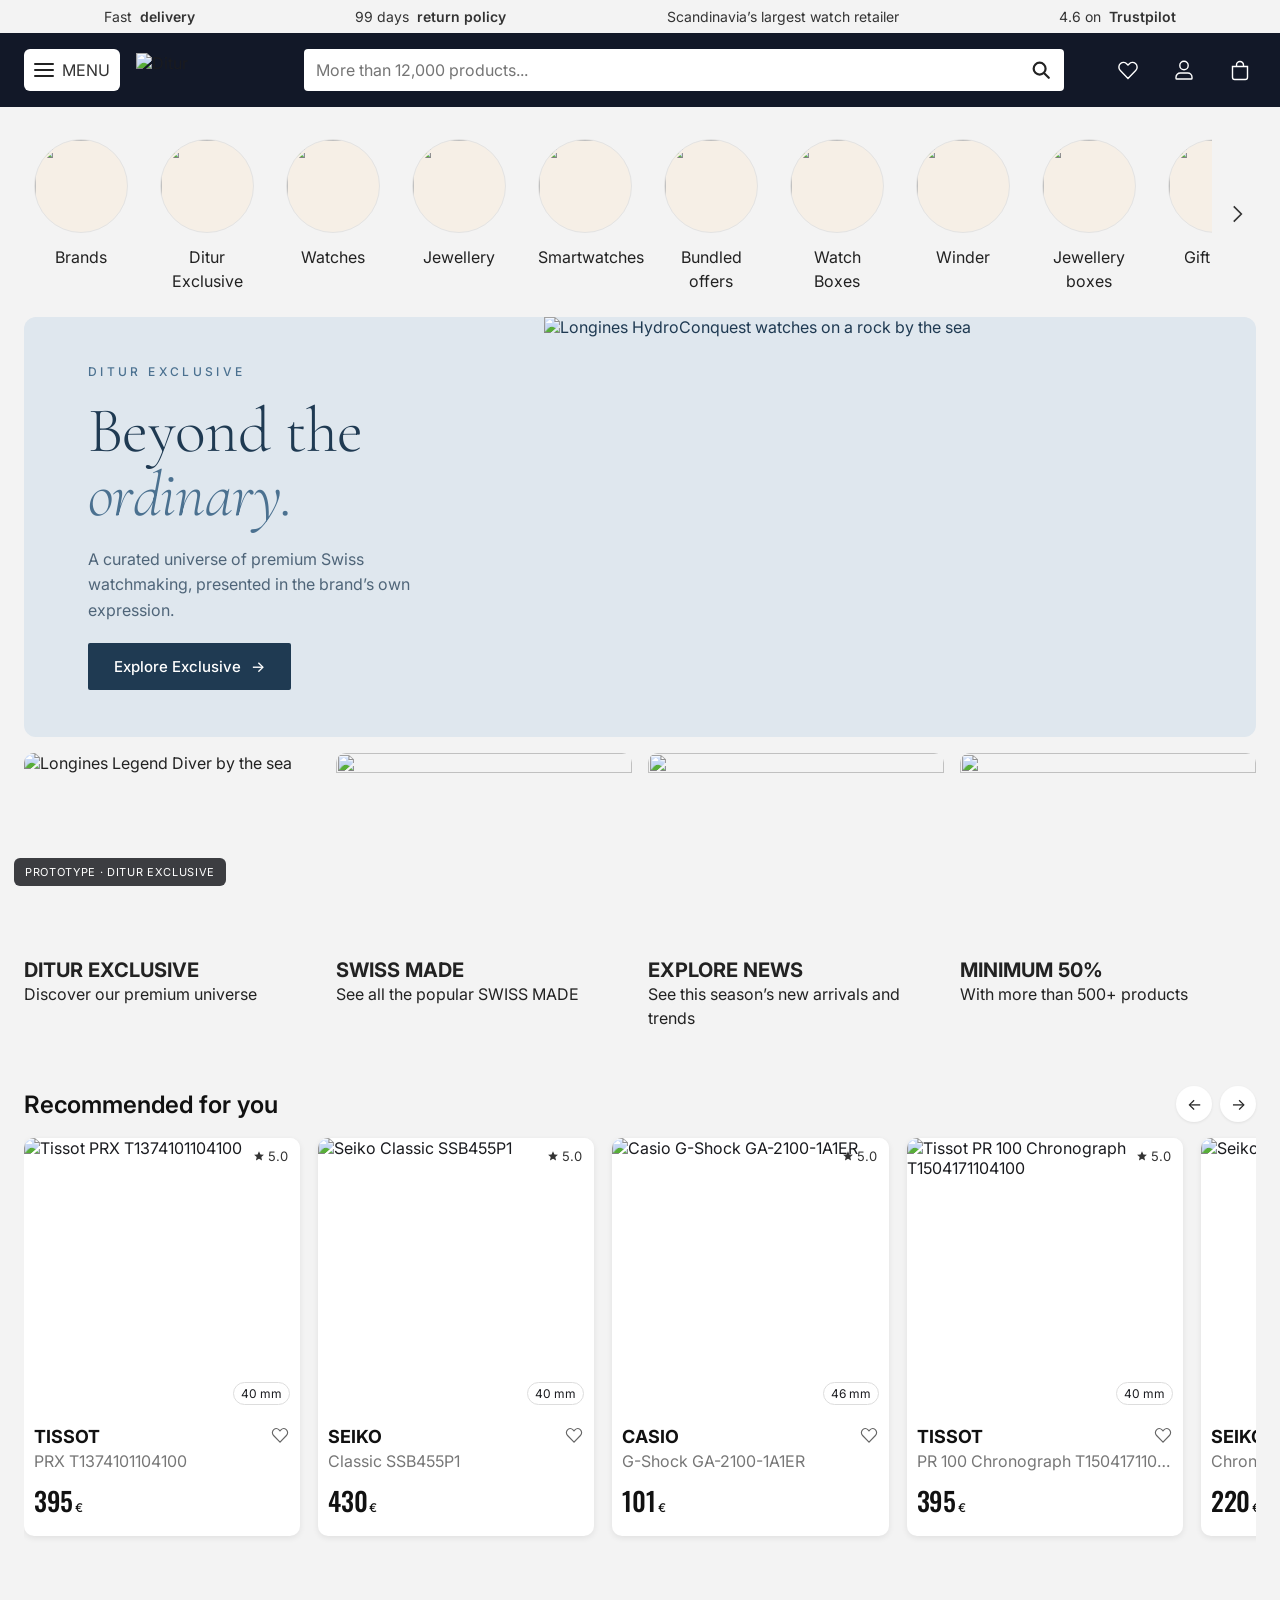
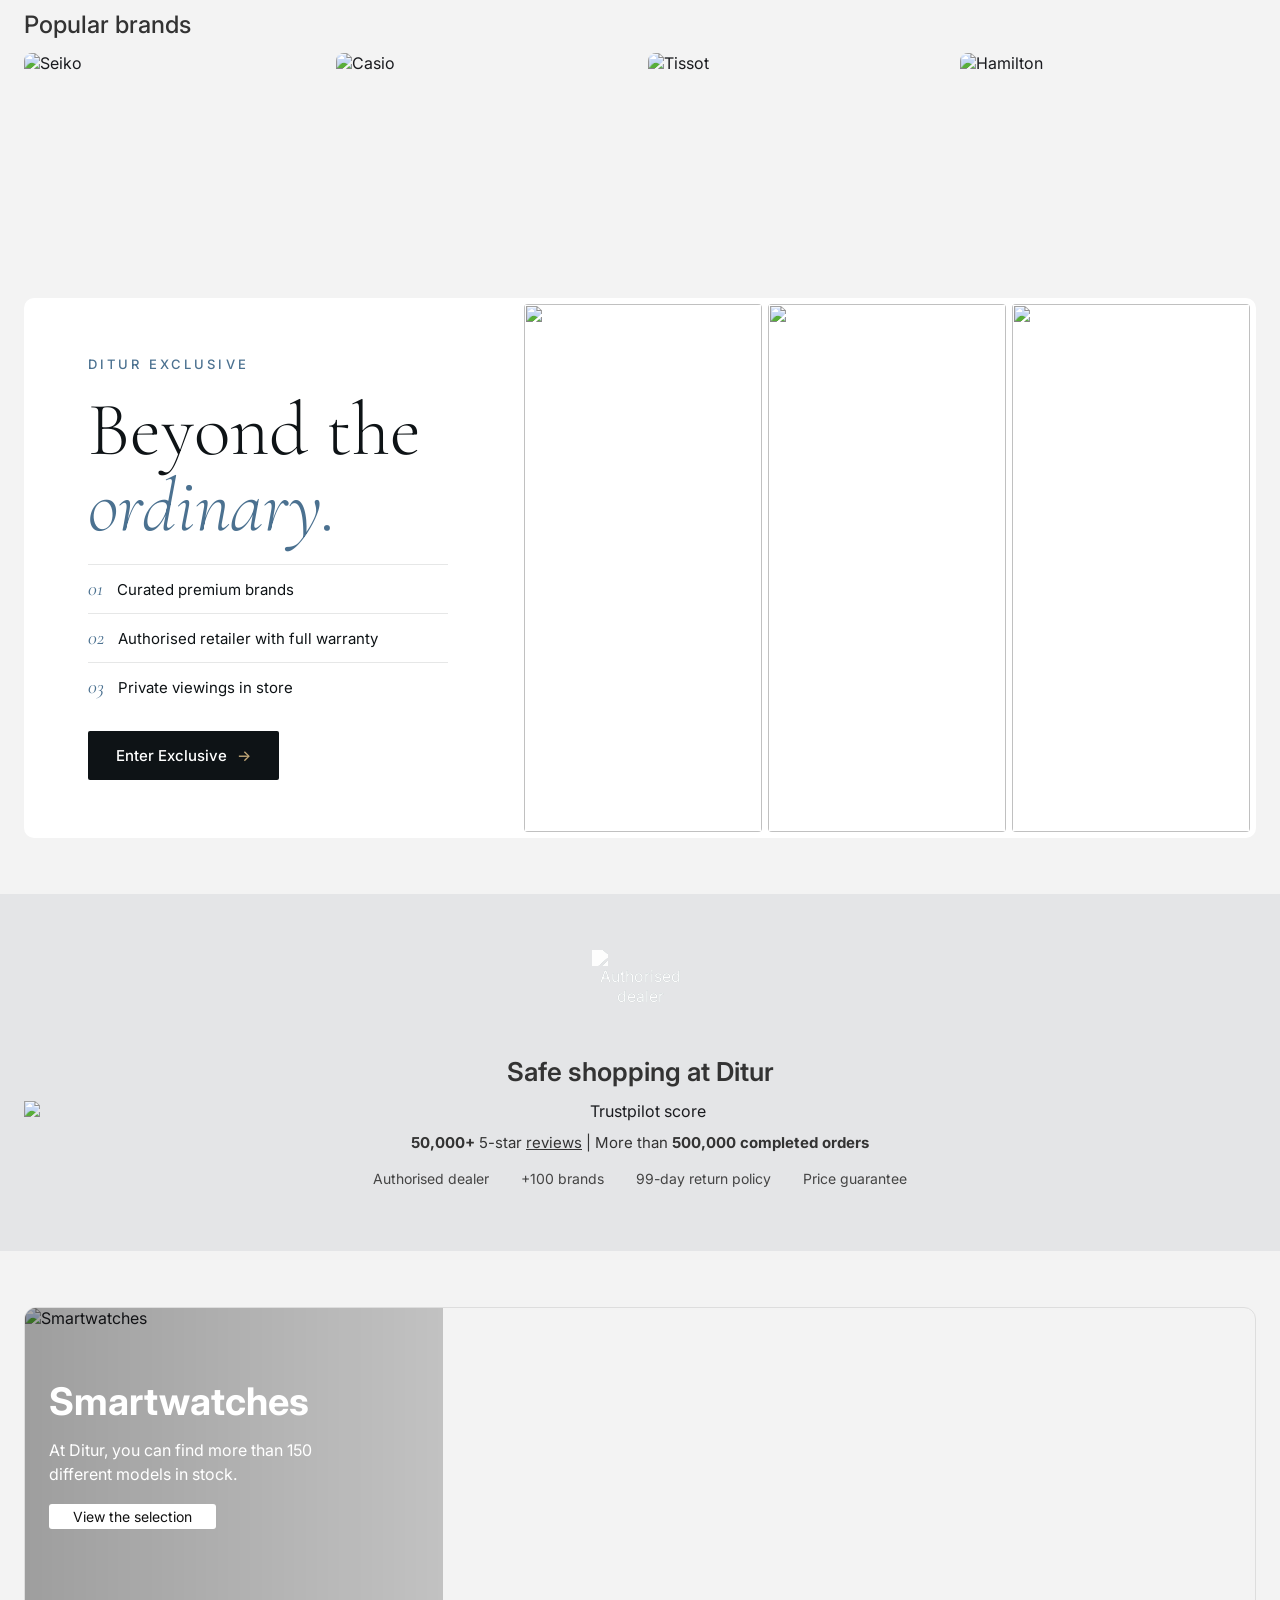
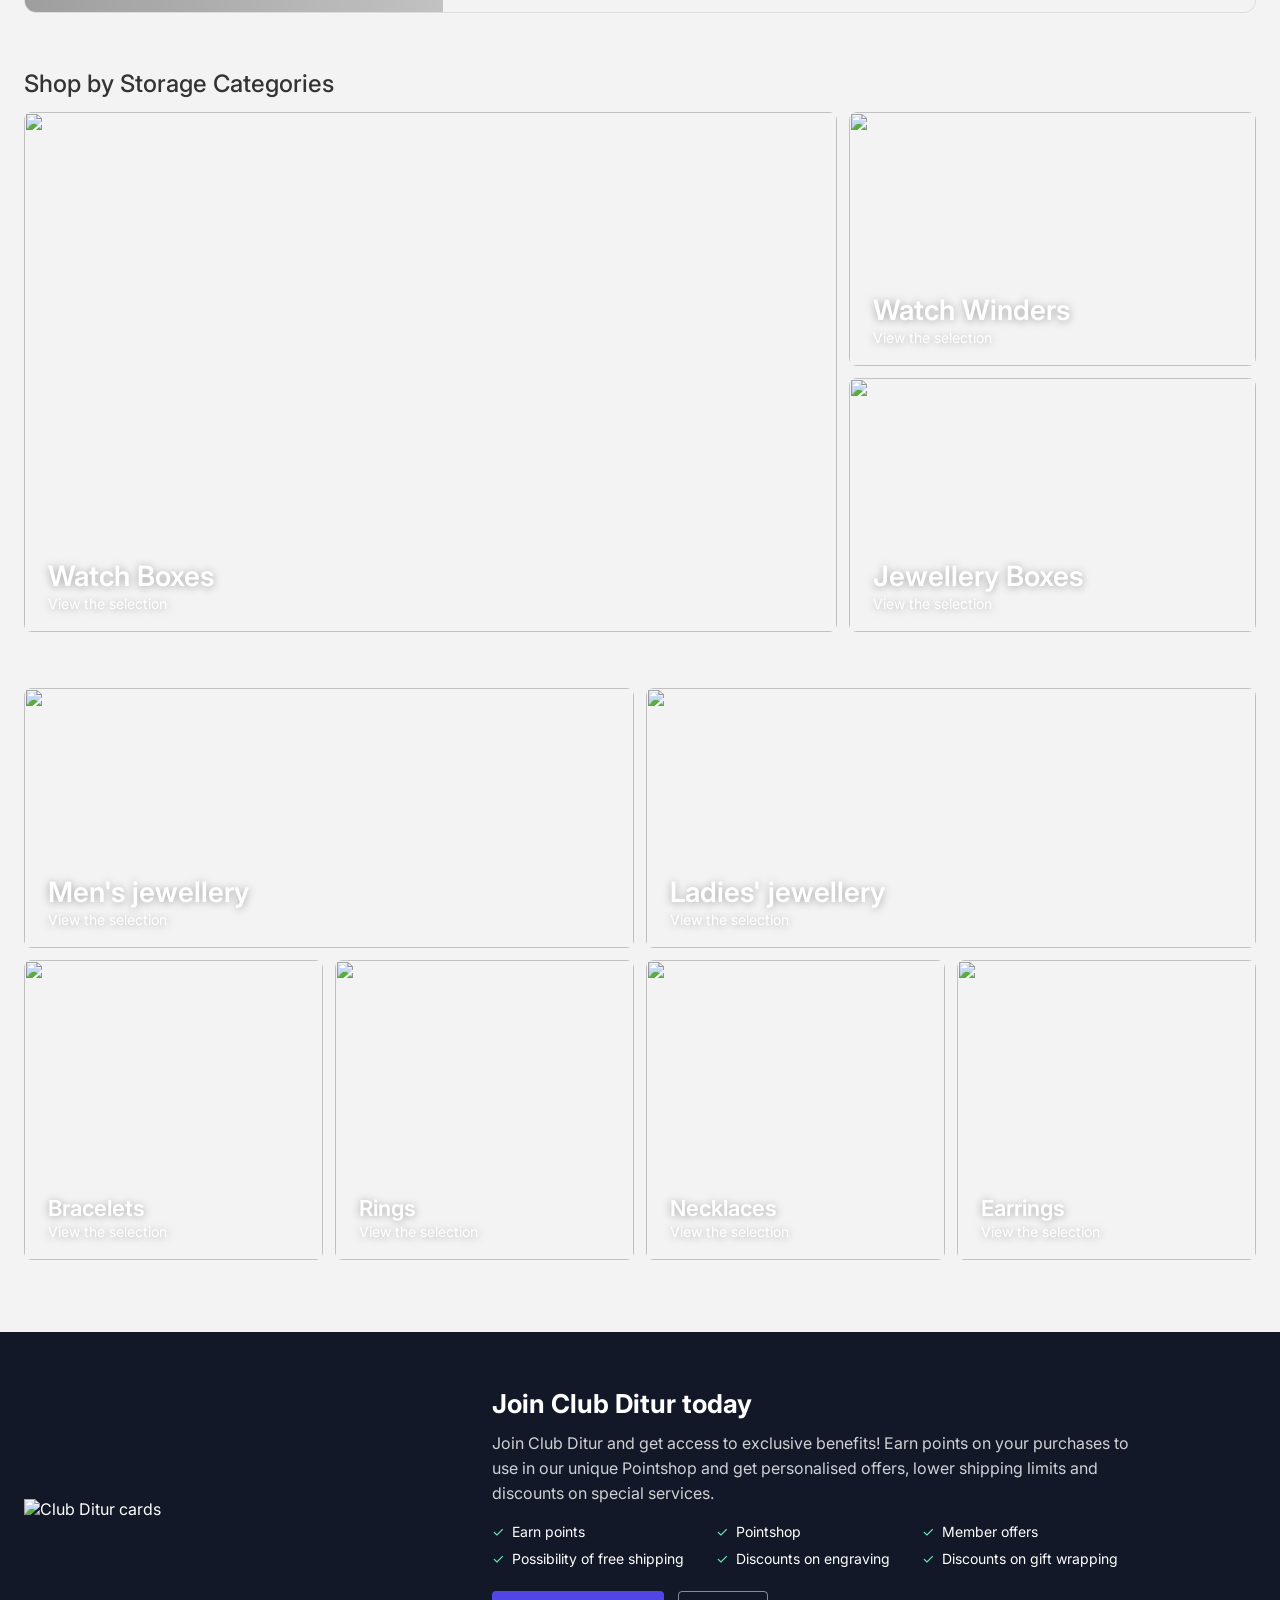
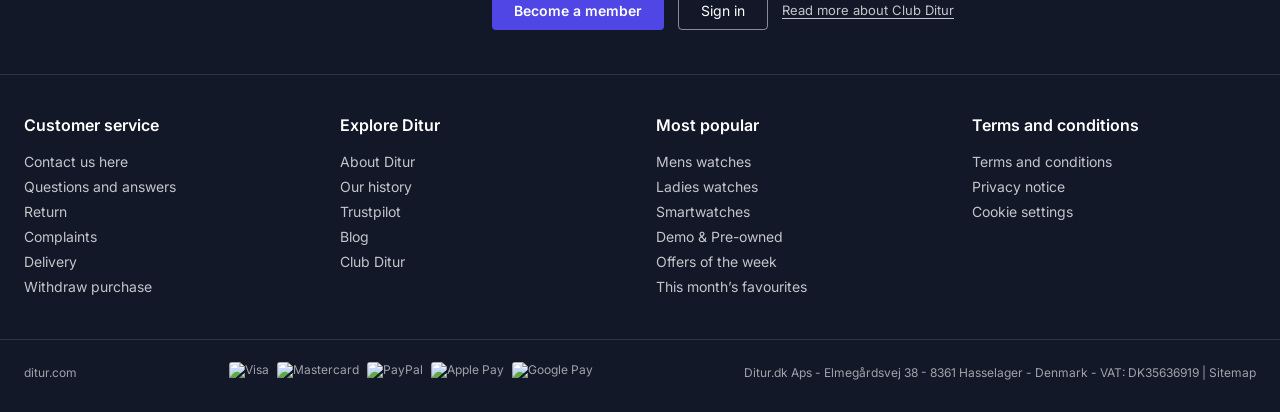
==== index.html @ abeaf521 "Add files via upload" ====
<!DOCTYPE html>
<html lang="en">
<head>
<meta charset="UTF-8">
<meta name="viewport" content="width=device-width, initial-scale=1">
<title>Ditur: Watches at the best prices</title>
<link rel="preconnect" href="https://fonts.googleapis.com">
<link href="https://fonts.googleapis.com/css2?family=Inter:wght@400;500;600;700&family=DM+Sans:wght@400;600&family=Oswald:wght@500&family=Cormorant+Garamond:ital,wght@0,300;0,500;0,700;1,300;1,400&display=swap" rel="stylesheet">
<link rel="stylesheet" href="style.css">
<link rel="stylesheet" href="exclusive-v2.css">
<link rel="stylesheet" href="live.css">
</head>
<body class="home">
  <div id="topbar"></div>
  <header id="header"></header>

  <main>
    <nav class="cats wrap" aria-label="Categories">
      <div class="cats-rail" id="cats-rail">
        <a href="#"><img src="img/live/FP-TOP_Q4_Update-BRANDS_1.jpg" alt=""><span>Brands</span></a>
        <a href="exclusive.html" class="cat-exclusive"><img src="img/live/EXCLUSIVE_FP_Top.jpg" alt=""><span>Ditur Exclusive</span></a>
        <a href="#"><img src="img/live/URE_FP_Top.jpg" alt=""><span>Watches</span></a>
        <a href="#"><img src="img/live/SMYKKER_FP_Top.jpg" alt=""><span>Jewellery</span></a>
        <a href="#"><img src="img/live/SMARTWATCHES_FP_Top.jpg" alt=""><span>Smartwatches</span></a>
        <a href="#"><img src="img/live/FP-TOP_Q4_Update-Urboks_inkl_ure.jpg" alt=""><span>Bundled offers</span></a>
        <a href="#"><img src="img/live/Urboks_FP_Top.jpg" alt=""><span>Watch Boxes</span></a>
        <a href="#"><img src="img/live/WATCHWINDER_FP_Top.jpg" alt=""><span>Winder</span></a>
        <a href="#"><img src="img/live/SMYKKESKRIN_FP_Top_org.jpg" alt=""><span>Jewellery boxes</span></a>
        <a href="#"><img src="img/live/GAVES_T_FP_Top_org_1.jpg" alt=""><span>Gift Sets</span></a>
        <a href="#"><img src="img/live/URREMME_FP_Top_org.jpg" alt=""><span>Watch Straps</span></a>
        <a href="#"><img src="img/live/Accessories_FP_Top_1.jpg" alt=""><span>Accessories</span></a>
        <a href="#"><img src="img/live/TILBEH_R_FP_Top_org.jpg" alt=""><span>Equipment</span></a>
        <a href="#"><img src="img/live/V_GURE_FP_Top_org.jpg" alt=""><span>Wall Clocks</span></a>
        <a href="#"><img src="img/live/SALE_FP_Top_org.jpg" alt=""><span>Sale</span></a>
      </div>
      <button type="button" class="cats-next" aria-label="More categories" onclick="document.getElementById('cats-rail').scrollBy({left: 500, behavior: 'smooth'})"><svg viewBox="0 0 24 24" width="26" height="26" fill="none" stroke="currentColor" stroke-width="1.5"><path d="m9 5 7 7-7 7"/></svg></button>
    </nav>

    <section class="hero-live wrap">
      <a href="exclusive.html" class="hx hx-a on" data-v="a">
        <div class="hx-copy">
          <p class="hx-eyebrow">Ditur Exclusive</p>
          <h2>Beyond the <em>ordinary.</em></h2>
          <p class="hx-lead">A curated universe of premium Swiss watchmaking, presented in the brand’s own expression.</p>
          <span class="hx-btn">Explore Exclusive <i>→</i></span>
        </div>
        <div class="hx-img"><img src="img/hero.jpg" alt="Longines HydroConquest watches on a rock by the sea"></div>
      </a>
    </section>

    <section class="campaigns wrap">
      <a href="exclusive.html" class="camp-exclusive"><img src="img/live/EXCLUSIVE_campaign.jpg" alt="Longines Legend Diver by the sea"><b>DITUR EXCLUSIVE</b><span>Discover our premium universe</span></a>
      <a href="#"><img src="img/live/Swiss_1.jpg" alt=""><b>SWISS MADE</b><span>See all the popular SWISS MADE</span></a>
      <a href="#"><img src="img/live/News.jpg" alt=""><b>EXPLORE NEWS</b><span>See this season’s new arrivals and trends</span></a>
      <a href="#"><img src="img/live/Minimum_50_.jpg" alt=""><b>MINIMUM 50%</b><span>With more than 500+ products</span></a>
    </section>

    <section class="popular wrap" id="popular"></section>

    <section class="brands wrap">
      <h2 class="sec-title">Popular brands</h2>
      <div class="brands-rail">
        <a href="#"><img src="img/live/Seiko_brandbanner_2.jpg" alt="Seiko"></a>
        <a href="#"><img src="img/live/casio_brandbanner.jpg" alt="Casio"></a>
        <a href="#"><img src="img/live/tissot_brandbanner_1.jpg" alt="Tissot"></a>
        <a href="#"><img src="img/live/BRAND_SLIDER_HAMILTON_1.jpg" alt="Hamilton"></a>
        <a href="#"><img src="img/live/Citizen_brandbanner.jpg" alt="Citizen"></a>
        <a href="#"><img src="img/live/orient_brandbanner.jpg" alt="Orient"></a>
        <a href="#"><img src="img/live/maserati_brandbanner_1.jpg" alt="Maserati"></a>
        <a href="#"><img src="img/live/fossil_brandbanner.jpg" alt="Fossil"></a>
        <a href="#"><img src="img/live/Samsung_brand_banner.jpg" alt="Samsung"></a>
      </div>
    </section>

    <div class="exb-wrap">
      <section class="exb exb-c exb-blue on">
        <a href="exclusive.html">
          <div class="exb-c-copy">
            <p class="eyebrow">Ditur Exclusive</p>
            <h2>Beyond the<br><em>ordinary.</em></h2>
            <ul>
              <li><b>01</b>Curated premium brands</li>
              <li><b>02</b>Authorised retailer with full warranty</li>
              <li><b>03</b>Private viewings in store</li>
            </ul>
            <span class="btn-light">Enter Exclusive <span>→</span></span>
          </div>
          <div class="exb-c-imgs"><img src="img/col-conquest-heritage.jpg" alt=""><img src="img/hero.jpg" alt=""><img src="img/col-legend-diver.jpg" alt=""></div>
        </a>
      </section>
    </div>

    <section class="safe">
      <img src="img/live/AUTHORIZED_HVID.png" alt="Authorised dealer" class="safe-badge">
      <h2>Safe shopping at Ditur</h2>
      <img src="img/live/Secure_shopping_green.png" alt="Trustpilot score" class="safe-stars">
      <p><b>50,000+</b> 5-star <u>reviews</u> | More than <b>500,000 completed orders</b></p>
      <ul><li>Authorised dealer</li><li>+100 brands</li><li>99-day return policy</li><li>Price guarantee</li></ul>
    </section>

    <section class="wide-banner wrap">
      <a href="#" class="wb-inner">
        <img src="img/live/DESKTOP_-_SMARTWATCH_-_FP_ELEMENT_new2.jpg" alt="Smartwatches">
        <div><h3>Smartwatches</h3><p>At Ditur, you can find more than 150 different models in stock.</p><span>View the selection</span></div>
      </a>
    </section>

    <section class="storage wrap">
      <h2 class="sec-title">Shop by Storage Categories</h2>
      <div class="storage-grid">
        <a href="#"><img src="img/live/FP-storage-category-Watch-boxes.jpg" alt=""><span><b>Watch Boxes</b>View the selection</span></a>
        <a href="#"><img src="img/live/FP-storage-category-Watch-winders.jpg" alt=""><span><b>Watch Winders</b>View the selection</span></a>
        <a href="#"><img src="img/live/FP-storage-category-Jewellery-boxes.jpg" alt=""><span><b>Jewellery Boxes</b>View the selection</span></a>
      </div>
    </section>

    <section class="jewel wrap">
      <div class="jewel-wide">
        <a href="#"><img src="img/live/HERRE_FORSIDE_SMYKKE_ELEMENT.jpg" alt=""><span><b>Men's jewellery</b>View the selection</span></a>
        <a href="#"><img src="img/live/DAME_FORSIDE_SMYKKE_ELEMENT.jpg" alt=""><span><b>Ladies' jewellery</b>View the selection</span></a>
      </div>
      <div class="jewel-sq">
        <a href="#"><img src="img/live/armb_nd_herre_og_dame.jpg" alt=""><span><b>Bracelets</b>View the selection</span></a>
        <a href="#"><img src="img/live/fingerringe_1.jpg" alt=""><span><b>Rings</b>View the selection</span></a>
        <a href="#"><img src="img/live/halsk_der_4.jpg" alt=""><span><b>Necklaces</b>View the selection</span></a>
        <a href="#"><img src="img/live/_reinge_i_guld_1.jpg" alt=""><span><b>Earrings</b>View the selection</span></a>
      </div>
    </section>
  </main>
  <footer id="footer"></footer>

  <div class="proto-flag">PROTOTYPE · DITUR EXCLUSIVE</div>
  <script src="app.js"></script>
  <script src="store.js"></script>
</body>
</html>
---- style.css ----
:root {
  --ink: #1a1b1f;
  --muted: #6b6e76;
  --line: #e4e4e6;
  --bg: #f3f3f3;
  --header: #62666f;
  --topbar: #f2f2f2;
  --cta: #4338ca;
  --cta-hover: #3730a3;
  --green: #22c55e;
  --mist: #7c97a0;
  --wrap: 1380px;
}

* { box-sizing: border-box; }
html { scroll-behavior: smooth; }
body { margin: 0; font-family: "Inter", system-ui, sans-serif; color: var(--ink); background: #fff; -webkit-font-smoothing: antialiased; }
img { display: block; max-width: 100%; }
a { color: inherit; text-decoration: none; }
button { font: inherit; cursor: pointer; }
.wrap { max-width: var(--wrap); margin: 0 auto; padding: 0 24px; }
.price { font-family: "Oswald", "Inter", sans-serif; font-weight: 500; font-size: 22px; letter-spacing: -.01em; margin: 6px 0 0; }
.price small { font-family: "Inter"; font-size: 11px; font-weight: 500; margin-left: 2px; }

/* prototype-mærkat */
.proto-flag { position: fixed; left: 14px; bottom: 14px; z-index: 60; background: rgba(20,21,26,.82); color: #fff; font-size: 11px; letter-spacing: .06em; padding: 7px 11px; border-radius: 6px; backdrop-filter: blur(6px); }

/* --- topbar + header --- */
#topbar { background: var(--topbar); color: #555; font-size: 13px; }
.topbar-inner { max-width: var(--wrap); margin: 0 auto; padding: 9px 24px; display: flex; justify-content: space-between; }
.topbar-inner span { display: inline-flex; align-items: center; gap: 9px; }
#header { background: var(--header); position: sticky; top: 0; z-index: 40; }
.header-inner { max-width: var(--wrap); margin: 0 auto; padding: 15px 24px; display: flex; align-items: center; gap: 16px; }
.menu-btn { display: inline-flex; align-items: center; gap: 10px; background: #fff; color: #333; border: 0; border-radius: 5px; padding: 0 12px; height: 38px; font-size: 14px; }
.burger, .burger::before, .burger::after { display: block; width: 17px; height: 2px; background: #444; border-radius: 2px; position: relative; }
.burger::before, .burger::after { content: ""; position: absolute; left: 0; }
.burger::before { top: -6px; } .burger::after { top: 6px; }
.logo img { height: 31px; width: auto; }
.search { flex: 1; max-width: 888px; margin-left: 52px; position: relative; }
.search input { width: 100%; height: 45px; border: 0; border-radius: 4px; padding: 0 48px 0 12px; font: 14px Inter; color: #333; }
.search span { position: absolute; right: 12px; top: 12px; color: #222; }
.header-icons { display: flex; gap: 14px; margin-left: auto; color: #fff; }
.header-icons a { position: relative; display: inline-flex; padding: 4px; }
.badge { position: absolute; top: -3px; right: -5px; background: #fff; color: var(--ink); font-size: 10px; min-width: 17px; height: 17px; border-radius: 9px; display: grid; place-items: center; font-weight: 700; }
.badge:empty { display: none; }

/* --- homepage --- */
.home { background: var(--bg); padding-bottom: 0; }
.home-img { max-width: var(--wrap); margin: 0 auto; padding: 0 24px; }
.home-img img { width: 100%; height: auto; }
.home-full img { width: 100%; height: auto; }
.home-img.campaign { max-width: 1328px; }

.ex-banner { max-width: 1582px; margin: 60px auto; padding: 0 24px; }
.ex-banner a { position: relative; display: grid; place-items: center; height: 467px; border-radius: 12px; overflow: hidden; color: #fff; text-align: center; isolation: isolate; }
.ex-banner .bg { position: absolute; inset: 0; background: url(img/banner1.jpg) 50% 100% / cover; z-index: -2; transform: scale(1.02); transition: transform 1.6s cubic-bezier(.2,.7,.2,1); }
.ex-banner a::after { content: ""; position: absolute; inset: 0; background: radial-gradient(ellipse at center, rgba(8,9,12,.42), rgba(8,9,12,.78)); z-index: -1; }
.ex-banner a:hover .bg { transform: scale(1.08); }
.ex-banner .kick { font-size: 18px; margin: 0; letter-spacing: .02em; }
.ex-banner h2 { font-size: 64px; margin: 6px 0 18px; font-weight: 700; letter-spacing: -.01em; }
.ex-banner p.lead { max-width: 610px; margin: 0 auto 30px; font-size: 17px; line-height: 1.5; }
.btn-white { display: inline-flex; align-items: center; gap: 8px; background: #fff; color: var(--ink); height: 64px; padding: 0 76px; border-radius: 10px; font-size: 22px; transition: transform .25s, box-shadow .25s; }
.ex-banner a:hover .btn-white { transform: translateY(-2px); box-shadow: 0 10px 30px rgba(0,0,0,.35); }
.btn-white .arr { transition: transform .25s; }
.ex-banner a:hover .arr { transform: translateX(4px); }

/* --- exclusive hero --- */
.ex-hero { position: relative; padding-bottom: 56px; background: var(--mist); overflow: hidden; isolation: isolate; }
.ex-hero .bg { position: absolute; inset: 0 0 auto; height: 640px; background: url(img/hero.jpg) right top / max(100% - 320px, 1100px) auto no-repeat; z-index: -2; transform-origin: 50% 0; }
.ex-hero::before { content: ""; position: absolute; inset: 0 0 auto; height: 640px; z-index: -1;
  background: linear-gradient(90deg, var(--mist) 0%, var(--mist) calc(360px - 2vw), rgba(124,151,160,.0) calc(360px + 22vw)),
              linear-gradient(180deg, rgba(124,151,160,0) 42%, var(--mist) 79%); }
.ex-hero .wrap { padding-top: 110px; }
.hero-copy { margin-left: 26px; max-width: 580px; color: #fff; }
.hero-copy .kick { font-size: 18px; margin: 0; opacity: .9; letter-spacing: .03em; }
.hero-copy h1 { font-size: 72px; margin: 2px 0 18px; font-weight: 700; letter-spacing: -.015em; line-height: 1.1; }
.hero-copy p { font-size: 17px; line-height: 1.32; margin: 0; text-shadow: 0 1px 12px rgba(0,0,0,.18); }
.hero-copy > * { opacity: 0; transform: translateY(18px); animation: rise .9s cubic-bezier(.2,.7,.2,1) forwards; }
.hero-copy > :nth-child(2) { animation-delay: .12s; } .hero-copy > :nth-child(3) { animation-delay: .24s; }
@keyframes rise { to { opacity: 1; transform: none; } }

.collections { display: grid; grid-template-columns: repeat(3, 1fr); gap: 10px; margin-top: 110px; }
.col-tile { position: relative; aspect-ratio: 453/450; border-radius: 12px; overflow: hidden; border: 0; padding: 0; background: #ccd; text-align: left; box-shadow: 0 18px 40px rgba(30,45,52,.18); }
.col-tile img { width: 100%; height: 100%; object-fit: cover; transition: transform 1.1s cubic-bezier(.2,.7,.2,1), filter .4s; }
.col-tile::after { content: ""; position: absolute; inset: 0; background: linear-gradient(180deg, transparent 60%, rgba(0,0,0,.35)); }
.col-tile span { position: absolute; right: 15px; bottom: 12px; z-index: 1; color: #fff; font-weight: 700; font-size: 20px; letter-spacing: .02em; display: flex; align-items: center; gap: 8px; }
.col-tile span i { font-style: normal; opacity: 0; transform: translateX(-6px); transition: .3s; }
.col-tile:hover img { transform: scale(1.06); }
.col-tile:hover span i { opacity: 1; transform: none; }
.col-tile.active { outline: 3px solid #fff; outline-offset: -3px; }

.reveal { opacity: 0; transform: translateY(26px); transition: opacity .8s, transform .8s cubic-bezier(.2,.7,.2,1); }
.reveal.in { opacity: 1; transform: none; }
.collections .col-tile:nth-child(2) { transition-delay: .1s; } .collections .col-tile:nth-child(3) { transition-delay: .2s; }

/* --- PLP --- */
.plp { max-width: 1536px; margin: 0 auto; padding: 32px 24px 40px; display: grid; grid-template-columns: 275px 1fr; gap: 32px; }
.filters h2 { font-size: 24px; margin: 0 0 22px; }
.chosen { font-size: 12px; margin-bottom: 18px; }
.chosen b { display: block; font-size: 13px; margin-bottom: 4px; }
.chosen p { color: var(--muted); margin: 0; }
.chips { display: flex; flex-wrap: wrap; gap: 6px; margin-top: 8px; }
.chip { border: 1px solid var(--ink); background: #fff; border-radius: 20px; padding: 4px 10px; font-size: 12px; display: inline-flex; gap: 6px; align-items: center; }
.chip-clear { border: 0; background: none; text-decoration: underline; font-size: 12px; padding: 4px 0; }
.facet { border-top: 1px solid var(--line); }
.facet > button { width: 100%; display: flex; justify-content: space-between; align-items: center; background: none; border: 0; padding: 15px 0; font-size: 13px; font-weight: 600; }
.facet > button .ic { width: 20px; height: 20px; border: 1px solid #bbb; border-radius: 4px; display: grid; place-items: center; transition: transform .25s; }
.facet.open > button .ic { transform: rotate(180deg); }
.facet ul { list-style: none; margin: 0; padding: 0 0 12px; display: none; }
.facet.open ul { display: block; }
.facet li label { display: flex; align-items: center; gap: 10px; font-size: 13px; padding: 5px 0; cursor: pointer; }
.facet li input { accent-color: var(--ink); width: 16px; height: 16px; }
.facet li .n { margin-left: auto; color: var(--muted); font-size: 12px; }

.plp-bar { display: flex; justify-content: space-between; align-items: center; font-size: 13px; margin-bottom: 18px; }
.plp-bar select { border: 0; font: 600 13px Inter; background: none; cursor: pointer; }
.filter-btn { display: none; }
.grid { display: grid; grid-template-columns: repeat(3, 1fr); gap: 36px 24px; }
.pcard { display: block; min-width: 0; }
.plp > div { min-width: 0; }
.pcard-img { position: relative; aspect-ratio: 1; background: #fff; overflow: hidden; }
.pcard-img img { position: absolute; inset: 0; width: 100%; height: 100%; object-fit: contain; transition: opacity .45s, transform .8s cubic-bezier(.2,.7,.2,1); }
.pcard--cover .pcard-img img, .pc-hover { object-fit: cover !important; }
.pc-hover { opacity: 0; }
.pcard:hover .pc-hover { opacity: 1; }
.pcard:hover .pc-main { transform: scale(1.04); }
.pc-tag { position: absolute; top: 0; left: 0; z-index: 2; background: var(--ink); color: #fff; font-size: 11px; font-weight: 600; padding: 4px 9px; }
.pc-mm { position: absolute; right: 8px; bottom: 8px; z-index: 2; background: #fff; font-size: 10px; padding: 3px 6px; border-radius: 3px; }
.pc-wish { position: absolute; right: 8px; top: 8px; z-index: 2; border: 0; background: rgba(255,255,255,.9); border-radius: 50%; width: 36px; height: 36px; display: grid; place-items: center; color: var(--ink); opacity: 0; transition: .25s; }
.pcard:hover .pc-wish, .pc-wish.on { opacity: 1; }
.pc-wish.on svg { fill: #e11d48; stroke: #e11d48; }
.pc-brand { font-size: 13px; font-weight: 700; margin: 14px 0 2px; letter-spacing: .02em; }
.pc-name { font-size: 13px; color: var(--muted); margin: 0; white-space: nowrap; overflow: hidden; text-overflow: ellipsis; }
.story-tile { position: relative; grid-row: span 1; overflow: hidden; background: #111; color: #fff; display: flex; align-items: flex-end; aspect-ratio: auto; min-height: 100%; }
.story-tile img { position: absolute; inset: 0; width: 100%; height: 100%; object-fit: cover; animation: kenburns 14s ease-in-out infinite alternate; opacity: .85; }
@keyframes kenburns { from { transform: scale(1.02) translate(0,0); } to { transform: scale(1.16) translate(-3%, -2%); } }
.story-tile div { position: relative; padding: 22px; background: linear-gradient(transparent, rgba(0,0,0,.7)); width: 100%; }
.story-tile p { margin: 0; font-size: 12px; letter-spacing: .14em; text-transform: uppercase; opacity: .8; }
.story-tile h3 { margin: 6px 0 10px; font-size: 22px; }
.story-tile span { font-size: 14px; text-decoration: underline; text-underline-offset: 4px; }
.empty { grid-column: 1 / -1; text-align: center; padding: 80px 0; color: var(--muted); }
.pagination { display: flex; justify-content: center; gap: 8px; padding: 30px 0 70px; font-size: 14px; }
.pagination span { min-width: 36px; height: 36px; border: 1px solid var(--line); display: grid; place-items: center; border-radius: 4px; }
.pagination .on { background: var(--ink); color: #fff; border-color: var(--ink); }

/* --- PDP --- */
.crumbs { max-width: var(--wrap); margin: 0 auto; padding: 12px 24px; font-size: 12px; color: var(--muted); }
.crumbs a:hover { text-decoration: underline; }
.pdp { max-width: var(--wrap); margin: 0 auto; padding: 18px 24px 60px; display: grid; grid-template-columns: 1fr 532px; gap: 48px; align-items: start; }
.gallery { display: grid; grid-template-columns: 76px 1fr; gap: 8px; }
.thumbs { display: flex; flex-direction: column; gap: 8px; }
.thumbs button { border: 1px solid transparent; padding: 0; border-radius: 6px; overflow: hidden; background: #fff; aspect-ratio: 1; }
.thumbs button img { width: 100%; height: 100%; object-fit: cover; }
.thumbs button.on { border-color: var(--ink); }
.stage { position: relative; aspect-ratio: 1; background: #fff; overflow: hidden; }
.stage img { width: 100%; height: 100%; object-fit: cover; transition: opacity .35s; }
.stage img.contain { object-fit: contain; }
.stage .nav { position: absolute; top: 50%; transform: translateY(-50%); width: 32px; height: 32px; border: 0; border-radius: 4px; background: rgba(255,255,255,.7); display: grid; place-items: center; }
.stage .nav.prev { left: 10px; } .stage .nav.next { right: 10px; }
.stage .nav.prev svg { transform: rotate(90deg); } .stage .nav.next svg { transform: rotate(-90deg); }
.stage .pc-mm { right: 14px; bottom: 14px; font-size: 12px; }

.buy .row1 { display: flex; justify-content: space-between; align-items: center; }
.ex-tag { background: var(--ink); color: #fff; font-size: 11px; font-weight: 700; padding: 3px 8px; border-radius: 2px; letter-spacing: .02em; }
.stars { display: inline-flex; align-items: center; gap: 2px; font-size: 14px; }
.stars span { margin-left: 6px; color: #333; }
.buy h1 { font-size: 24px; margin: 14px 0 0; }
.buy .sub { margin: 2px 0 0; font-size: 14px; color: #444; }
.buy .price { font-size: 38px; margin-top: 16px; }
.buy .price small { font-size: 15px; }
.klarna { font-size: 12px; margin: 4px 0 18px; }
.stock { font-size: 12px; margin: 0 0 6px; display: flex; align-items: center; gap: 8px; }
.dot { width: 11px; height: 11px; border-radius: 50%; background: var(--green); box-shadow: 0 0 0 0 rgba(34,197,94,.5); animation: pulse 2s infinite; }
@keyframes pulse { 70% { box-shadow: 0 0 0 7px rgba(34,197,94,0); } 100% { box-shadow: 0 0 0 0 rgba(34,197,94,0); } }
.cta-row { display: flex; gap: 10px; margin-top: 16px; }
.btn-primary { flex: 1; height: 48px; border: 0; border-radius: 4px; background: var(--cta); color: #fff; font-size: 17px; font-weight: 600; transition: background .2s, transform .1s; width: 100%; }
.btn-primary:hover { background: var(--cta-hover); }
.btn-primary:active { transform: scale(.99); }
.btn-wish { width: 56px; height: 48px; border: 1px solid #ccc; border-radius: 4px; background: #fff; display: grid; place-items: center; }
.btn-wish.on svg { fill: #e11d48; stroke: #e11d48; }
.usps { display: grid; grid-template-columns: 1fr 1fr; gap: 12px; margin: 26px 0 30px; font-size: 14px; justify-items: center; }
.usps span { display: inline-flex; gap: 8px; align-items: center; }
.buy h4 { font-size: 14px; margin: 0 0 10px; }
.models { display: flex; gap: 12px; margin-bottom: 40px; }
.models a { width: 60px; height: 60px; border: 1px solid var(--line); border-radius: 4px; overflow: hidden; background: #fff; display: grid; place-items: center; transition: border-color .2s; }
.models a img { width: 100%; height: 100%; object-fit: contain; }
.models a.on, .models a:hover { border-color: var(--ink); }
.warranty { display: grid; grid-template-columns: repeat(6, 1fr); gap: 8px; margin: 0 0 16px; }
.warranty button { border: 1px solid var(--line); border-radius: 3px; background: #fff; padding: 8px 2px; font-size: 11px; line-height: 1.3; }
.warranty button b { display: block; font-size: 12px; }
.warranty button.on { border-color: var(--ink); box-shadow: inset 0 0 0 1px var(--ink); }
.extras { border: 1px solid var(--line); border-radius: 4px; }
.extras label { display: flex; align-items: center; gap: 14px; padding: 10px 14px; border-top: 1px solid var(--line); font-size: 13px; font-weight: 600; cursor: pointer; min-height: 56px; }
.extras label:first-child { border-top: 0; }
.extras label img, .extras .noimg { width: 34px; height: 34px; object-fit: contain; }
.extras .noimg { display: grid; place-items: center; font-size: 18px; color: var(--muted); }
.extras label .p { margin-left: auto; }
.extras input { width: 22px; height: 22px; accent-color: var(--ink); }
.acc { border-top: 1px solid var(--line); }
.acc > button { width: 100%; background: none; border: 0; display: flex; justify-content: space-between; padding: 22px 0; font-size: 16px; font-weight: 600; }
.acc > button::after { content: "+"; font-size: 22px; font-weight: 300; line-height: 1; }
.acc.open > button::after { content: "–"; }
.acc .body { display: none; padding: 0 8px 24px; font-size: 14px; line-height: 1.5; }
.acc.open .body { display: block; }
.acc .body h5 { font-size: 16px; margin: 14px 0 2px; }
.specs { width: 100%; border-collapse: collapse; }
.specs td { padding: 8px 0; border-bottom: 1px solid var(--line); }
.specs td:first-child { color: var(--muted); width: 40%; }
.brand-story { background: #0f1a2c; color: #fff; border-radius: 10px; overflow: hidden; display: grid; grid-template-columns: 1fr 1fr; margin: 0 0 60px; }
.brand-story img { width: 100%; height: 100%; object-fit: cover; min-height: 320px; }
.brand-story div { padding: 44px; align-self: center; }
.brand-story p.k { font-size: 12px; letter-spacing: .18em; text-transform: uppercase; opacity: .7; margin: 0; }
.brand-story h3 { font-size: 30px; margin: 8px 0 14px; }
.brand-story p { line-height: 1.55; opacity: .9; }
.brand-story a { display: inline-block; margin-top: 10px; border-bottom: 1px solid #fff; padding-bottom: 3px; }
.pdp-accs { margin-top: 48px; }
.related h3 { font-size: 22px; margin: 0 0 20px; }
.rail { display: grid; grid-auto-flow: column; grid-auto-columns: calc((100% - 72px) / 4); gap: 24px; overflow-x: auto; scroll-snap-type: x mandatory; padding-bottom: 12px; scrollbar-width: thin; }
.rail .pcard { scroll-snap-align: start; }
.trust { max-width: var(--wrap); margin: 50px auto 0; padding: 0 24px; }
.footer img { width: 100%; }

/* --- drawer + toast --- */
.drawer-bg { position: fixed; inset: 0; background: rgba(0,0,0,.4); opacity: 0; pointer-events: none; transition: opacity .3s; z-index: 70; }
.drawer { position: fixed; top: 0; right: 0; bottom: 0; width: min(420px, 100%); background: #fff; z-index: 71; transform: translateX(100%); transition: transform .35s cubic-bezier(.2,.7,.2,1); display: flex; flex-direction: column; }
.drawer-open .drawer-bg { opacity: 1; pointer-events: auto; }
.drawer-open .drawer { transform: none; }
.drawer header { display: flex; justify-content: space-between; align-items: center; padding: 18px 20px; border-bottom: 1px solid var(--line); }
.drawer h3 { margin: 0; font-size: 18px; }
.drawer-close { background: none; border: 0; }
.drawer-body { flex: 1; overflow: auto; padding: 8px 20px; }
.cart-item { display: grid; grid-template-columns: 80px 1fr 24px; gap: 14px; padding: 16px 0; border-bottom: 1px solid var(--line); font-size: 13px; }
.cart-item img { width: 80px; height: 80px; object-fit: contain; border: 1px solid var(--line); }
.cart-item p { margin: 0 0 3px; }
.ci-brand { font-weight: 700; display: flex; gap: 8px; align-items: center; }
.ci-name { color: var(--muted); }
.ci-extra { font-size: 12px; color: var(--muted); }
.ci-price { font-weight: 700; margin-top: 6px !important; }
.ci-remove { background: none; border: 0; padding: 0; color: var(--muted); }
.cart-empty { color: var(--muted); padding: 30px 0; }
.drawer footer { padding: 18px 20px 22px; border-top: 1px solid var(--line); }
.cart-sum { display: flex; justify-content: space-between; font-size: 16px; }
.cart-free { font-size: 12px; color: #16a34a; margin: 6px 0 14px; }
.toast { position: fixed; left: 50%; bottom: 26px; transform: translate(-50%, 30px); background: var(--ink); color: #fff; padding: 12px 18px; border-radius: 6px; font-size: 14px; opacity: 0; pointer-events: none; transition: .3s; z-index: 80; }
.toast.show { opacity: 1; transform: translate(-50%, 0); }

/* --- tablet / mobil --- */
@media (max-width: 1100px) {
  .topbar-inner span:nth-child(3) { display: none; }
  .search { margin-left: 16px; }
  .pdp { grid-template-columns: 1fr; }
  .pdp-left { display: contents; }
  .gallery { order: 1; } .buy { order: 2; } .pdp-accs { order: 3; margin-top: 0 !important; }
  .rail { grid-auto-columns: calc((100% - 24px) / 2.3); }
}
@media (max-width: 760px) {
  .topbar-inner { justify-content: center; font-size: 12px; padding: 8px 16px; }
  .topbar-inner span:not(:first-child) { display: none; }
  .header-inner { flex-wrap: wrap; padding: 10px 16px; gap: 10px; }
  .menu-btn { height: 34px; padding: 0 10px; font-size: 13px; }
  .logo img { height: 25px; }
  .search { order: 5; flex-basis: 100%; margin: 0; }
  .search input { height: 40px; }
  .search span { top: 9px; }
  .header-icons { gap: 8px; }
  .wrap, .home-img { padding: 0 16px; }

  .ex-banner { padding: 0 16px; margin: 36px auto; }
  .ex-banner a { height: 420px; padding: 0 22px; }
  .ex-banner h2 { font-size: 44px; }
  .ex-banner p.lead { font-size: 15px; }
  .btn-white { height: 52px; padding: 0 40px; font-size: 18px; }

  .ex-hero { min-height: 0; padding-bottom: 32px; }
  .ex-hero .bg, .ex-hero::before { height: 300px; }
  .ex-hero .bg { background: url(img/hero.jpg) 70% 18% / cover; }
  .ex-hero::before { background: linear-gradient(180deg, rgba(124,151,160,.55) 0%, rgba(124,151,160,0) 40%, var(--mist) 100%); }
  .ex-hero .wrap { padding-top: 22px; }
  .hero-copy { margin: 0; }
  .hero-copy .kick { font-size: 14px; }
  .hero-copy h1 { font-size: 36px; margin: 0 0 8px; }
  .hero-copy p { font-size: 13px; text-shadow: 0 1px 8px rgba(0,0,0,.35); }
  .collections { grid-template-columns: none; grid-auto-flow: column; grid-auto-columns: 42%; overflow-x: auto; scroll-snap-type: x mandatory; margin: 26px -16px 0; scrollbar-width: none; padding: 0 16px 10px; }
  .col-tile { scroll-snap-align: start; }
  .col-tile { aspect-ratio: 160/226; }
  .col-tile span { font-size: 13px; left: 12px; right: 8px; line-height: 1.2; }
  .col-tile span i { display: none; }

  .plp { grid-template-columns: 1fr; padding: 22px 16px; gap: 0; }
  .filters { position: fixed; inset: 0; z-index: 72; background: #fff; padding: 20px; overflow: auto; transform: translateX(-100%); transition: transform .35s; }
  .filters-open .filters { transform: none; }
  .filters .close-f { display: flex !important; }
  .filter-btn { display: inline-flex; align-items: center; gap: 6px; border: 1px solid var(--ink); background: #fff; border-radius: 4px; padding: 8px 14px; font-size: 13px; font-weight: 600; }
  .plp-bar { flex-wrap: wrap; gap: 10px; }
  .grid { grid-template-columns: 1fr 1fr; gap: 26px 12px; }
  .pc-wish { opacity: 1; width: 30px; height: 30px; }
  .pc-wish svg { width: 18px; height: 18px; }
  .price { font-size: 19px; }
  .story-tile { grid-column: 1 / -1; min-height: 340px; }

  .pdp { padding: 8px 16px 40px; gap: 26px; }
  .gallery { grid-template-columns: 1fr; }
  .thumbs { flex-direction: row; order: 2; overflow-x: auto; }
  .thumbs button { width: 64px; flex: none; }
  .warranty { grid-template-columns: repeat(3, 1fr); }
  .usps { justify-items: start; font-size: 13px; }
  .brand-story { grid-template-columns: 1fr; }
  .brand-story div { padding: 28px; }
  .rail { grid-auto-columns: 46%; gap: 12px; }
  .proto-flag { display: none; }
}
.close-f { display: none; justify-content: space-between; align-items: center; margin-bottom: 14px; }
.close-f button { background: none; border: 0; }
---- exclusive-v2.css ----
/* Exclusive v2 - idéer fra Figma ("Exclusive - nye idéer") */
:root { --ex-ink: #0e1316; --ex-navy: #16233f; --ex-gold: #c2a878; --ex-gold-dark: #99804f; --ex-paper: #f6f4ef; }
.eyebrow { display: flex; align-items: center; gap: 12px; margin: 0; font-size: 13px; font-weight: 500; letter-spacing: .24em; text-transform: uppercase; color: var(--ex-gold-dark); }
.eyebrow::before { content: ""; width: 36px; height: 1px; background: currentColor; }
.btn-light, .btn-ghost, .btn-ink { display: inline-flex; align-items: center; gap: 10px; padding: 15px 28px; border-radius: 2px; font-size: 15px; font-weight: 500; transition: background .25s, color .25s; }
.btn-light { background: #fff; color: var(--ink); }
.btn-ghost { border: 1px solid rgba(255,255,255,.6); color: #fff; }
.btn-ghost:hover { background: rgba(255,255,255,.12); }
.btn-ink { background: var(--ex-ink); color: #fff; border: 0; }
.btn-ink span { color: var(--ex-gold); }
.btn-light span, .btn-ink span { display: inline-block; transition: transform .25s; }
.btn-light:hover span, .btn-ink:hover span { transform: translateX(4px); }

/* hero */
.ex-hero { background: var(--ex-ink); }
.ex-hero::before { background: linear-gradient(90deg, var(--ex-ink) 0%, var(--ex-ink) calc(320px - 2vw), rgba(14,19,22,.15) calc(320px + 26vw), rgba(14,19,22,0) 100%),
  linear-gradient(180deg, rgba(14,19,22,0) 40%, var(--ex-ink) 82%); }
.ex-hero .wrap { position: relative; padding-top: 104px; }
.hero-copy { max-width: 600px; }
.hero-copy .eyebrow { color: var(--ex-gold); margin-bottom: 22px; }
.hero-copy h1 { font-size: 88px; margin: 0; letter-spacing: -.02em; line-height: 1; }
.hero-copy .serif-sub { font-family: "Cormorant Garamond", Georgia, serif; font-style: italic; font-weight: 300; font-size: 40px; margin: 4px 0 22px; opacity: .92; }
.hero-copy .lead { font-size: 17px; line-height: 1.55; opacity: .85; max-width: 560px; }
.hero-ctas { display: flex; flex-wrap: wrap; gap: 12px; margin-top: 30px; }
.hero-copy > :nth-child(4) { animation-delay: .36s; } .hero-copy > :nth-child(5) { animation-delay: .48s; }
.seal { position: absolute; right: 24px; top: 110px; width: 148px; height: 148px; border-radius: 50%; border: 1px solid var(--ex-gold); display: grid; place-content: center; text-align: center; gap: 2px; background: rgba(14,19,22,.35); backdrop-filter: blur(4px); color: #fff; opacity: 0; animation: rise 1s .5s cubic-bezier(.2,.7,.2,1) forwards; }
.seal span { font-size: 10px; font-weight: 500; letter-spacing: .2em; text-transform: uppercase; color: var(--ex-gold); }
.seal b { font-family: "Cormorant Garamond", Georgia, serif; font-style: italic; font-weight: 400; font-size: 27px; }
.collections { margin-top: 96px; }
.col-tile { border-radius: 2px; aspect-ratio: 453/400; box-shadow: none; }
.col-tile::after { background: linear-gradient(180deg, transparent 35%, rgba(14,19,22,.88)); }
.col-tile .ct { left: 28px; right: 28px; bottom: 26px; display: flex; flex-direction: column; align-items: flex-start; gap: 6px; font-size: inherit; font-weight: 400; }
.col-tile .ct em { font-family: "Cormorant Garamond", Georgia, serif; font-style: italic; font-size: 34px; line-height: 1; color: var(--ex-gold); }
.col-tile .ct strong { font-size: 18px; font-weight: 600; letter-spacing: .08em; text-transform: uppercase; }
.col-tile .ct small { font-size: 14px; opacity: .8; }
.col-tile .ct i { opacity: 1; transform: none; padding-top: 6px; font-size: 13px; font-weight: 500; letter-spacing: .12em; text-transform: uppercase; color: var(--ex-gold); transition: letter-spacing .3s; }
.col-tile:hover .ct i { letter-spacing: .2em; }
.col-tile.active { outline: 2px solid var(--ex-gold); outline-offset: -2px; }
.scroll-hint { color: #fff; opacity: .5; font-size: 12px; letter-spacing: .12em; text-transform: uppercase; margin: 30px 0 0; }

/* service-bånd */
.usp-band { background: var(--ex-ink); border-top: 1px solid rgba(194,168,120,.18); }
.usp-inner { max-width: var(--wrap); margin: 0 auto; padding: 40px 24px; display: grid; grid-template-columns: repeat(4, 1fr); }
.usp-inner > div { display: flex; gap: 16px; align-items: center; padding: 0 30px; color: var(--ex-gold); }
.usp-inner > div + div { border-left: 1px solid rgba(194,168,120,.35); }
.usp-inner > div:first-child { padding-left: 0; }
.usp-inner svg { flex: none; }
.usp-inner p { margin: 0; display: grid; gap: 3px; }
.usp-inner b { color: #fff; font-size: 15px; font-weight: 600; }
.usp-inner span { color: rgba(255,255,255,.6); font-size: 13px; }

/* produktkort */
.pcard { background: #fff; transition: box-shadow .35s; }
.pcard:hover { box-shadow: inset 0 -2px 0 var(--ex-gold), 0 18px 40px rgba(14,19,22,.10); }
.pc-tag { display: inline-flex; align-items: center; gap: 6px; background: var(--ex-ink); font-size: 10px; font-weight: 500; letter-spacing: .18em; text-transform: uppercase; padding: 6px 10px; }
.pc-tag i { width: 5px; height: 5px; border-radius: 50%; background: var(--ex-gold); }
.pc-specs { position: absolute; left: 0; right: 0; bottom: 0; z-index: 3; display: flex; justify-content: space-between; align-items: center; padding: 12px 16px; background: rgba(14,19,22,.88); color: rgba(255,255,255,.85); font-size: 11px; transform: translateY(100%); transition: transform .35s cubic-bezier(.2,.7,.2,1); }
.pc-specs b { color: var(--ex-gold); font-weight: 500; letter-spacing: .1em; text-transform: uppercase; }
.pcard:hover .pc-specs { transform: none; }
.pcard:hover .pc-mm { opacity: 0; }
.pc-info { padding: 18px 4px 12px; }
.pc-col { margin: 0 0 4px; font-size: 11px; font-weight: 500; letter-spacing: .18em; text-transform: uppercase; color: var(--ex-gold-dark); }
.pc-col em { font-style: normal; color: var(--ink); }
.pc-info .pc-name { font-family: "Cormorant Garamond", Georgia, serif; font-weight: 500; font-size: 24px; line-height: 1.15; color: var(--ink); white-space: normal; }
.pc-ref { margin: 2px 0 0; font-size: 12px; color: var(--muted); }
.pc-info .price { margin-top: 8px; }

/* heritage */
.heritage { background: var(--ex-paper); color: var(--ink); }
.heritage-inner { max-width: var(--wrap); margin: 0 auto; padding: 104px 24px 96px; }
.heritage-story { display: grid; grid-template-columns: minmax(0, .85fr) minmax(0, 1.15fr); gap: 88px; align-items: center; }
.heritage .eyebrow { color: #4b7190; }
.heritage .year { font-family: "Cormorant Garamond", Georgia, serif; font-weight: 300; font-size: 190px; line-height: .82; letter-spacing: -.04em; color: var(--ex-navy); margin: 28px 0 20px; }
.heritage .year::before { content: "SINCE"; display: block; margin: 0 0 12px 8px; font: 500 11px/1 "Inter", system-ui, sans-serif; letter-spacing: .24em; color: #4b7190; }
.her-lead { font-size: 18px; line-height: 1.65; max-width: 500px; margin: 0; color: #42484c; }
.heritage-image { min-width: 0; margin: 0; }
.heritage-image img { display: block; width: 100%; aspect-ratio: 1.16; object-fit: cover; border-radius: 10px; }
.heritage-image figcaption { padding-top: 12px; color: #687178; font-size: 12px; letter-spacing: .08em; text-transform: uppercase; }
.timeline { list-style: none; padding: 0; margin: 68px 0 0; display: grid; grid-template-columns: repeat(3, minmax(0, 1fr)); gap: 32px; }
.timeline li { font-size: 14px; line-height: 1.5; color: #42484c; }
.timeline em { display: block; font-family: "Cormorant Garamond", Georgia, serif; font-size: 30px; font-style: normal; line-height: 1; color: var(--ex-navy); margin-bottom: 8px; }

/* personlig fremvisning */
.viewing { background: var(--ex-paper); padding: 100px 24px; }
.viewing-card { max-width: var(--wrap); margin: 0 auto; background: #fff; display: grid; grid-template-columns: 620px 1fr; }
.viewing-card img { width: 100%; height: 100%; min-height: 520px; object-fit: cover; }
.viewing-card > div { padding: 64px 72px; align-self: center; }
.viewing h2 { font-family: "Cormorant Garamond", Georgia, serif; font-style: italic; font-weight: 300; font-size: 44px; line-height: 1.14; margin: 22px 0 18px; max-width: 560px; }
.viewing p { font-size: 16px; line-height: 1.55; color: var(--muted); max-width: 560px; }
.steps { list-style: none; padding: 0; margin: 24px 0 30px; display: flex; flex-wrap: wrap; gap: 28px; font-size: 14px; font-weight: 500; }
.steps li { display: flex; align-items: center; gap: 10px; }
.steps i { width: 30px; height: 30px; border-radius: 50%; border: 1px solid var(--ex-gold); display: grid; place-items: center; font-family: "Cormorant Garamond", Georgia, serif; font-size: 17px; color: var(--ex-gold-dark); }
.viewing-cta { display: flex; align-items: center; gap: 18px; }
.viewing-cta small { color: var(--muted); font-size: 13px; }

/* booking-dialog */
.modal { position: fixed; inset: 0; z-index: 75; background: rgba(14,19,22,.55); display: grid; place-items: center; padding: 16px; opacity: 0; pointer-events: none; transition: opacity .3s; }
.modal.open { opacity: 1; pointer-events: auto; }
.modal-card { position: relative; background: #fff; width: min(520px, 100%); max-height: 100%; overflow: auto; padding: 40px; border-top: 2px solid var(--ex-gold); transform: translateY(16px); transition: transform .35s cubic-bezier(.2,.7,.2,1); }
.modal.open .modal-card { transform: none; }
.modal-close { position: absolute; right: 14px; top: 14px; background: none; border: 0; }
.modal h3 { font-family: "Cormorant Garamond", Georgia, serif; font-style: italic; font-weight: 300; font-size: 36px; margin: 14px 0 4px; }
.bk-product { color: var(--muted); font-size: 14px; margin: 0 0 18px; }
.modal h4 { font-size: 13px; margin: 18px 0 10px; }
.bk-chips { display: flex; flex-wrap: wrap; gap: 8px; }
.bk-chips button { border: 1px solid var(--line); background: #fff; border-radius: 2px; padding: 9px 14px; font-size: 13px; text-transform: capitalize; }
.bk-chips button b { display: block; font-size: 11px; font-weight: 500; color: var(--muted); }
.bk-chips button.on { border-color: var(--ex-ink); box-shadow: inset 0 0 0 1px var(--ex-ink); }
.bk-fields { display: grid; grid-template-columns: 1fr 1fr; gap: 8px; margin-bottom: 22px; }
.bk-fields input { border: 1px solid var(--line); border-radius: 2px; padding: 12px; font: 14px Inter, sans-serif; min-width: 0; }
.modal .btn-ink { width: 100%; justify-content: center; }
.bk-note { font-size: 12px; color: var(--muted); text-align: center; margin: 12px 0 0; }

/* PDP: det følger med */
.package { border: 1px solid rgba(194,168,120,.5); background: var(--ex-paper); margin: 0 0 16px; }
.package header { display: flex; justify-content: space-between; align-items: center; background: var(--ex-ink); color: #fff; padding: 16px 22px; }
.package header span { font-family: "Cormorant Garamond", Georgia, serif; font-style: italic; font-size: 21px; }
.package header b { font-size: 10px; font-weight: 500; letter-spacing: .2em; text-transform: uppercase; color: var(--ex-gold); }
.package > div { display: flex; gap: 14px; align-items: center; padding: 14px 22px; border-top: 1px solid rgba(14,19,22,.08); }
.package > div:first-of-type { border-top: 0; }
.package svg { flex: none; }
.package p { margin: 0; display: grid; gap: 2px; }
.package p b { font-size: 14px; }
.package p span { font-size: 12px; color: var(--muted); }
.book-link { display: inline-block; margin-top: 14px; font-size: 14px; color: var(--ex-gold-dark); border-bottom: 1px solid currentColor; padding-bottom: 2px; }

/* forside-banner v2 */
.ex-banner2 { max-width: 1582px; margin: 60px auto; padding: 0 24px; }
.ex-banner2 a { display: grid; grid-template-columns: 640px 1fr; min-height: 520px; border-radius: 12px; overflow: hidden; background: var(--ex-ink); color: #fff; }
.eb-text { padding: 72px 64px 72px 80px; display: flex; flex-direction: column; align-items: flex-start; gap: 20px; justify-content: center; }
.eb-text .eyebrow { color: var(--ex-gold); }
.eb-text h2 { font-family: "Cormorant Garamond", Georgia, serif; font-style: italic; font-weight: 300; font-size: 96px; line-height: 1; margin: 0; }
.eb-text .lead { font-size: 17px; line-height: 1.55; opacity: .8; max-width: 460px; margin: 0; }
.eb-thumbs { display: flex; gap: 8px; }
.eb-thumbs img { width: 72px; height: 72px; object-fit: cover; border-radius: 2px; transition: transform .3s; }
.ex-banner2 a:hover .eb-thumbs img { transform: translateY(-3px); }
.ex-banner2 a:hover .eb-thumbs img:nth-child(2) { transition-delay: .05s; }
.ex-banner2 a:hover .eb-thumbs img:nth-child(3) { transition-delay: .1s; }
.eb-img { overflow: hidden; }
.eb-img img { width: 100%; height: 100%; object-fit: cover; object-position: 60% 50%; transition: transform 1.6s cubic-bezier(.2,.7,.2,1); }
.ex-banner2 a:hover .eb-img img { transform: scale(1.05); }
.ex-banner2 a:hover .btn-light span { transform: translateX(4px); }

@media (max-width: 1100px) {
  .usp-inner { grid-template-columns: 1fr 1fr; gap: 24px 0; }
  .usp-inner > div:nth-child(3) { border-left: 0; padding-left: 0; }
  .heritage-story, .viewing-card, .ex-banner2 a { grid-template-columns: 1fr; }
  .heritage-story { gap: 36px; }
  .heritage-image img { aspect-ratio: 1.5; }
  .seal { display: none; }
}
@media (max-width: 760px) {
  .ex-hero::before { background: linear-gradient(180deg, rgba(14,19,22,.5) 0%, rgba(14,19,22,.1) 40%, var(--ex-ink) 100%); }
  .hero-copy .eyebrow { font-size: 11px; margin-bottom: 12px; }
  .hero-copy h1 { font-size: 44px; }
  .hero-copy .serif-sub { font-size: 26px; margin-bottom: 12px; }
  .hero-copy .lead { font-size: 14px; }
  .hero-ctas { margin-top: 18px; }
  .btn-light, .btn-ghost, .btn-ink { padding: 13px 20px; font-size: 14px; }
  .collections { margin-top: 36px; }
  .col-tile .ct { left: 14px; right: 10px; bottom: 14px; gap: 3px; }
  .col-tile .ct em { font-size: 24px; }
  .col-tile .ct strong { font-size: 13px; }
  .col-tile .ct small, .col-tile .ct i { display: none; }
  .scroll-hint { display: none; }
  .usp-inner { grid-template-columns: 1fr; padding: 28px 16px; gap: 18px; }
  .usp-inner > div { padding: 0 !important; border-left: 0 !important; }
  .pc-info .pc-name { font-size: 19px; }
  .pc-tag { font-size: 9px; padding: 5px 7px; }
  .pc-specs { display: none; }
  .heritage-inner { padding: 64px 16px; }
  .heritage-story { gap: 28px; }
  .heritage .year { font-size: 120px; }
  .timeline { grid-template-columns: 1fr; gap: 0; margin-top: 40px; }
  .timeline li { display: grid; grid-template-columns: 72px 1fr; align-items: baseline; gap: 12px; }
  .timeline em { margin: 0; }
  .viewing { padding: 48px 16px; }
  .viewing-card img { min-height: 280px; }
  .viewing-card > div { padding: 32px 22px; }
  .viewing h2 { font-size: 32px; }
  .viewing-cta { flex-wrap: wrap; }
  .modal-card { padding: 30px 22px; }
  .ex-banner2 { padding: 0 16px; margin: 36px auto; }
  .eb-text { padding: 40px 26px; }
  .eb-text h2 { font-size: 64px; }
  .eb-img { height: 260px; order: -1; }
}

/* menu */
.menu-bg { position: fixed; inset: 0; z-index: 72; background: rgba(0,0,0,.45); opacity: 0; pointer-events: none; transition: opacity .3s; }
.menu-drawer { position: fixed; top: 0; left: 0; bottom: 0; z-index: 73; width: min(444px, 100%); background: #f2f2f2; overflow-y: auto; padding: 18px 30px 30px; transform: translateX(-100%); transition: transform .35s cubic-bezier(.2,.7,.2,1); }
.menu-open .menu-bg { opacity: 1; pointer-events: auto; }
.menu-open .menu-drawer { transform: none; }
.mn-top { display: flex; align-items: center; gap: 12px; margin-bottom: 18px; }
.mn-logo img { height: 26px; filter: invert(1) brightness(.25); }
.mn-sign { margin-left: auto; border: 1px solid #d4d4d4; background: #fff; border-radius: 8px; padding: 7px 24px; font-size: 15px; }
.mn-close { width: 40px; height: 40px; border-radius: 50%; border: 1px solid #d4d4d4; background: #fff; display: grid; place-items: center; }
.mn-group { background: #fff; border: 1px solid #e2e2e2; border-radius: 8px; padding: 0 14px; margin-bottom: 16px; }
.mn-row { display: flex; align-items: center; gap: 14px; padding: 12px 2px; font-size: 16px; color: #222; border-top: 1px solid #e6e6e6; }
.mn-group .mn-row:first-child { border-top: 0; }
.mn-row span { flex: 1; }
.mn-row:hover { color: #000; }
.mn-row:hover > svg:last-child { transform: translateX(3px); }
.mn-row > svg:last-child { transition: transform .2s; }
.mn-exclusive { margin: 6px -14px 0; padding: 14px 16px; border-top: 0; background: var(--ex-ink); color: #fff !important; border-radius: 0 0 7px 7px; }
.mn-exclusive > svg:first-child { color: var(--ex-gold); }
.mn-exclusive span { font-weight: 600; letter-spacing: .2em; font-size: 14px; }
.mn-exclusive em { font-style: normal; font-size: 10px; font-weight: 600; letter-spacing: .12em; text-transform: uppercase; color: var(--ex-ink); background: var(--ex-gold); padding: 3px 7px; border-radius: 2px; }
.mn-plain { display: grid; gap: 4px; padding: 4px 16px; }
.mn-plain a { display: flex; gap: 14px; align-items: center; padding: 8px 0; font-size: 16px; }

/* populært lige nu (almindeligt sortiment) */
.popular { margin: 40px auto 0; }
.pop-head { display: flex; justify-content: space-between; align-items: center; margin-bottom: 14px; }
.pop-head h2 { font-size: 22px; margin: 0; color: #444; }
.pop-nav { width: 30px; height: 30px; border-radius: 50%; border: 0; background: #fff; color: #888; margin-left: 8px; box-shadow: 0 1px 3px rgba(0,0,0,.08); }
.pop-rail { display: grid; grid-auto-flow: column; grid-auto-columns: calc((100% - 48px) / 4.6); gap: 12px; overflow-x: auto; scroll-snap-type: x mandatory; padding: 2px 2px 18px; scrollbar-width: thin; }
.scard { scroll-snap-align: start; background: #fff; border-radius: 6px; box-shadow: 0 1px 4px rgba(0,0,0,.08); overflow: hidden; transition: box-shadow .25s; }
.scard:hover { box-shadow: 0 6px 18px rgba(0,0,0,.12); }
.scard-img { position: relative; aspect-ratio: 1; background: #fafafa; }
.scard-img img { width: 100%; height: 100%; object-fit: contain; mix-blend-mode: multiply; }
.sc-rate { position: absolute; right: 10px; top: 8px; z-index: 1; font-size: 11px; display: flex; gap: 3px; align-items: center; color: #333; }
.sc-rate svg { width: 12px; height: 12px; }
.sc-body { padding: 12px 10px 14px; }
.sc-brand { display: flex; justify-content: space-between; align-items: center; margin: 0; font-size: 15px; font-weight: 600; color: #333; }
.sc-brand svg { width: 20px; height: 20px; color: #666; }
.sc-name { margin: 2px 0 0; font-size: 13px; color: #8a8a8a; white-space: nowrap; overflow: hidden; text-overflow: ellipsis; }
.scard .price { color: #e0526b; font-size: 22px; }
@media (max-width: 760px) {
  .pop-rail { grid-auto-columns: 46%; }
  .popular { padding: 0 16px; }
  .menu-drawer { padding: 14px 16px 24px; }
}
---- live.css ----
/* Matcher ditur.com (live) - header, forside-sektioner, footer */
:root { --header: #121828; --bg: #f3f3f3; }
body { background: var(--bg); }
.pdp, .crumbs { background: transparent; }

/* topbar + header */
#topbar { background: #f3f3f3; color: #333; font-size: 14px; }
.topbar-inner { max-width: 1352px; padding: 8px 24px; justify-content: space-around; }
.topbar-inner b { font-weight: 600; }
#header { background: var(--header); }
.header-inner { max-width: 1352px; padding: 16px 24px; }
.menu-btn { height: 42px; border-radius: 6px; font-size: 16px; padding: 0 10px; gap: 8px; }
.burger, .burger::before, .burger::after { width: 20px; height: 2px; background: #222; }
.burger::before { top: -6px; } .burger::after { top: 6px; }
.logo img { height: 34px; }
.search { max-width: 760px; margin-left: 100px; }
.search input { height: 42px; border-radius: 4px; font-size: 16px; }
.search span { top: 10px; }
.header-icons { gap: 24px; }

/* kategorier */
.cats { position: relative; display: flex; align-items: center; padding-top: 32px; max-width: 1352px; }
.cats-rail { display: flex; gap: 32px; overflow-x: auto; scroll-behavior: smooth; scrollbar-width: none; padding: 0 10px; }
.cats-rail::-webkit-scrollbar { display: none; }
.cats-rail a { flex: none; width: 94px; text-align: center; font-size: 16px; line-height: 1.5; color: #222; }
.cats-rail img { width: 94px; height: 94px; border-radius: 50%; object-fit: cover; margin: 0 auto 12px; border: 1px solid #e3e3e3; background: #f6efe6; transition: transform .25s; }
.cats-rail a:hover img { transform: translateY(-3px); }
.cats-next { flex: none; border: 0; background: none; color: #333; margin-left: 6px; }

/* hero */
.hero-live { max-width: 1428px; margin-top: 24px; }
.hero-live-inner { position: relative; display: block; border-radius: 12px; overflow: hidden; }
.hero-live-inner > img { width: 100%; height: 420px; object-fit: cover; object-position: 70% 50%; }
.hero-box { position: absolute; left: 48px; top: 50%; transform: translateY(-50%); width: 526px; height: 222px; display: flex; flex-direction: column; align-items: center; justify-content: center; gap: 10px; color: #fff; text-align: center; border: 1px solid rgba(110,160,255,.55); border-radius: 8px; background: linear-gradient(135deg, rgba(20,40,110,.85), rgba(12,30,80,.75)); }
.hero-box img { height: 50px; }
.hero-box p { margin: 0; font-size: 19px; font-weight: 600; }
.hero-box span { background: #fff; color: #111; font-size: 14px; font-weight: 600; padding: 5px 24px; border-radius: 3px; }

/* kampagner */
.campaigns { max-width: 1296px; display: grid; grid-template-columns: repeat(4, 1fr); gap: 16px; margin-top: 16px; }
.campaigns a { display: block; color: #222; }
.campaigns img { width: 100%; aspect-ratio: 3/2; object-fit: cover; border-radius: 10px; margin-bottom: 8px; transition: filter .25s; }
.campaigns a:hover img { filter: brightness(1.06); }
.campaigns b { display: block; font-size: 20px; font-weight: 700; }
.campaigns span { font-size: 16px; line-height: 1.5; }

/* produktkort (live) */
.popular { max-width: 1296px; margin-top: 56px; }
.pop-head h2 { font-size: 24px; font-weight: 600; color: #111; }
.pop-nav { width: 36px; height: 36px; color: #222; font-size: 16px; }
.pop-rail { grid-auto-columns: calc((100% - 54px) / 4.25); gap: 18px; }
.scard { border-radius: 10px; box-shadow: 0 2px 6px rgba(0,0,0,.08); }
.scard-img { background: #fff; }
.sc-rate { font-size: 13px; right: 12px; top: 10px; }
.scard .pc-mm { border-radius: 12px; border: 1px solid #ddd; font-size: 12px; padding: 3px 7px; right: 10px; bottom: 10px; }
.sc-body { padding: 10px 10px 16px; }
.sc-brand { font-size: 18px; font-weight: 700; color: #111; }
.sc-name { font-size: 16px; color: #777; }
.scard .price { color: #111; font-size: 26px; margin-top: 10px; }
.scard .price small { font-size: 12px; }

/* sektionstitler + brands */
.sec-title { font-size: 24px; font-weight: 500; color: #333; margin: 0 0 14px; }
.brands { max-width: 1296px; margin-top: 56px; }
.brands-rail { display: grid; grid-auto-flow: column; grid-auto-columns: calc((100% - 48px) / 4); gap: 16px; overflow-x: auto; scroll-snap-type: x mandatory; padding-bottom: 12px; scrollbar-width: thin; }
.brands-rail a { scroll-snap-align: start; border-radius: 8px; overflow: hidden; }
.brands-rail img { width: 100%; aspect-ratio: 750/450; object-fit: cover; transition: transform .4s; }
.brands-rail a:hover img { transform: scale(1.04); }

/* exclusive-banner på forsiden: samme bredde som hero */
.home .ex-banner2 { max-width: 1428px; margin: 56px auto; }

/* safe shopping */
.safe { background: #e4e5e7; text-align: center; padding: 56px 24px 64px; margin-top: 56px; }
.safe-badge { width: 96px; height: 96px; margin: 0 auto 10px; filter: brightness(0) invert(1) drop-shadow(0 0 0 #9aa); opacity: .9; }
.safe h2 { font-size: 26px; font-weight: 600; color: #333; margin: 0 0 14px; }
.safe-stars { height: 22px; width: auto; margin: 0 auto 10px; }
.safe p { margin: 0 0 18px; font-size: 15px; color: #333; }
.safe ul { list-style: none; padding: 0; margin: 0; display: flex; justify-content: center; flex-wrap: wrap; gap: 32px; font-size: 14px; color: #444; }

/* bred banner (smartwatches) */
.wide-banner { max-width: 1296px; margin-top: 56px; }
.wb-inner { position: relative; display: block; border-radius: 12px; overflow: hidden; border: 1px solid #ddd; }
.wb-inner img { width: 100%; height: 304px; object-fit: cover; }
.wb-inner > div { position: absolute; left: 0; top: 0; bottom: 0; width: 34%; padding: 70px 24px; background: linear-gradient(90deg, rgba(0,0,0,.35), rgba(0,0,0,.2)); color: #fff; }
.wb-inner h3 { margin: 0 0 14px; font-size: 38px; }
.wb-inner p { margin: 0 0 18px; font-size: 16px; line-height: 1.5; max-width: 300px; }
.wb-inner span { display: inline-block; background: #fff; color: #111; padding: 4px 24px; border-radius: 3px; font-size: 14px; }

/* storage + smykker */
.storage, .jewel { max-width: 1296px; margin-top: 56px; }
.storage-grid { display: grid; grid-template-columns: 2fr 1fr; grid-template-rows: 1fr 1fr; gap: 12px; height: 520px; }
.storage-grid a:first-child { grid-row: span 2; }
.storage-grid a, .jewel a { position: relative; border-radius: 8px; overflow: hidden; color: #fff; }
.storage-grid img, .jewel img { width: 100%; height: 100%; object-fit: cover; transition: transform .5s; }
.storage-grid a:hover img, .jewel a:hover img { transform: scale(1.04); }
.storage-grid span, .jewel span { position: absolute; left: 24px; bottom: 20px; font-size: 14px; text-shadow: 0 1px 8px rgba(0,0,0,.35); }
.storage-grid b, .jewel b { display: block; font-size: 28px; font-weight: 600; margin-bottom: 2px; }
.jewel-wide { display: grid; grid-template-columns: 1fr 1fr; gap: 12px; height: 260px; }
.jewel-sq { display: grid; grid-template-columns: repeat(4, 1fr); gap: 12px; margin-top: 12px; height: 300px; }
.jewel-sq b { font-size: 22px; }

/* footer */
.site-footer { background: var(--header); color: #fff; margin-top: 72px; padding: 56px 0 28px; }
.club { display: grid; grid-template-columns: 420px 1fr; gap: 48px; align-items: center; max-width: 1296px; padding-bottom: 44px; border-bottom: 1px solid rgba(255,255,255,.12); }
.club img { width: 100%; }
.club h3 { font-size: 26px; margin: 0 0 12px; }
.club p { color: rgba(255,255,255,.8); line-height: 1.55; margin: 0 0 16px; max-width: 640px; }
.club ul { list-style: none; padding: 0; margin: 0 0 22px; display: grid; grid-template-columns: repeat(3, auto); justify-content: start; gap: 8px 32px; font-size: 14px; }
.club li::before { content: "✓"; color: #6ee7b7; margin-right: 8px; }
.club-cta { display: flex; align-items: center; gap: 14px; flex-wrap: wrap; }
.club-join { background: #4f46e5; color: #fff; padding: 11px 22px; border-radius: 4px; font-weight: 600; font-size: 14px; }
.club-sign { border: 1px solid rgba(255,255,255,.5); padding: 10px 22px; border-radius: 4px; font-size: 14px; }
.club-more { font-size: 13px; text-decoration: underline; color: rgba(255,255,255,.75); }
.foot-cols { max-width: 1296px; display: grid; grid-template-columns: repeat(4, 1fr); gap: 32px; padding: 40px 24px; }
.foot-cols h4 { font-size: 16px; margin: 0 0 14px; }
.foot-cols a { display: block; font-size: 14px; color: rgba(255,255,255,.75); padding: 4px 0; }
.foot-cols a:hover { color: #fff; }
.foot-bottom { max-width: 1296px; display: flex; justify-content: space-between; align-items: center; gap: 20px; flex-wrap: wrap; font-size: 12px; color: rgba(255,255,255,.6); border-top: 1px solid rgba(255,255,255,.12); padding-top: 22px; }
.pay { display: flex; gap: 8px; }
.pay img { height: 22px; width: auto; background: #fff; border-radius: 3px; padding: 2px 4px; }

@media (max-width: 1100px) {
  .search { margin-left: 16px; }
  .campaigns { grid-template-columns: 1fr 1fr; }
  .club { grid-template-columns: 1fr; }
  .foot-cols { grid-template-columns: 1fr 1fr; }
}
@media (max-width: 760px) {
  .topbar-inner { justify-content: center; }
  .cats-rail { gap: 14px; } .cats-rail a { width: 74px; font-size: 13px; } .cats-rail img { width: 74px; height: 74px; }
  .cats-next { display: none; }
  .hero-live-inner > img { height: 300px; object-position: 75% 50%; }
  .hero-box { left: 16px; right: 16px; width: auto; height: auto; padding: 18px; top: auto; bottom: 16px; transform: none; }
  .hero-box img { height: 34px; } .hero-box p { font-size: 15px; }
  .campaigns { padding: 0 16px; gap: 12px; } .campaigns b { font-size: 16px; } .campaigns span { font-size: 13px; }
  .pop-rail { grid-auto-columns: 62%; }
  .brands-rail { grid-auto-columns: 80%; }
  .wb-inner img { height: 220px; } .wb-inner > div { width: 70%; padding: 30px 18px; } .wb-inner h3 { font-size: 26px; }
  .storage-grid { grid-template-columns: 1fr 1fr; height: 360px; }
  .jewel-wide { grid-template-columns: 1fr; height: 300px; } .jewel-sq { grid-template-columns: 1fr 1fr; height: 400px; }
  .storage-grid b, .jewel b { font-size: 20px; }
  .club ul { grid-template-columns: 1fr 1fr; }
  .foot-cols { padding: 32px 16px; }
}

/* PDP: bento-grid (kun Longines) */
.bento { margin: 10px auto 60px; }
.bento-head { display: flex; justify-content: space-between; align-items: baseline; margin-bottom: 16px; }
.bento-head h3 { font-size: 24px; margin: 0; }
.bento-head span { font-size: 13px; color: var(--muted); }
.bento-row { position: relative; margin-bottom: 14px; }
.bento-track { display: flex; gap: 14px; overflow-x: auto; scroll-snap-type: x proximity; scrollbar-width: none; cursor: grab; padding: 2px 2px 6px; user-select: none; }
.bento-track::-webkit-scrollbar { display: none; }
.bento-track.dragging { cursor: grabbing; scroll-snap-type: none; }
.bento-track.dragging a { pointer-events: none; }
.bcard { flex: 0 0 262px; height: 410px; background: #fff; border-radius: 10px; box-shadow: 0 2px 6px rgba(0,0,0,.07); overflow: hidden; scroll-snap-align: start; position: relative; display: flex; flex-direction: column; transition: box-shadow .25s; }
.bcard:hover { box-shadow: 0 10px 26px rgba(0,0,0,.12); }
.bcard-img { position: relative; height: 270px; background: #fff; }
.bcard-img img { width: 100%; height: 100%; object-fit: contain; padding: 14px; transition: transform .5s; }
.bcard:hover .bcard-img img { transform: scale(1.05); }
.bc-rate { position: absolute; right: 12px; top: 10px; font-size: 12px; display: flex; gap: 3px; align-items: center; z-index: 1; }
.bc-rate svg { width: 12px; height: 12px; }
.bcard .pc-mm { border: 1px solid #ddd; border-radius: 12px; right: 10px; bottom: 10px; }
.bc-brand { display: flex; justify-content: space-between; align-items: center; margin: 8px 12px 0; font-size: 17px; font-weight: 700; }
.bc-brand .pc-wish { position: static; opacity: 1; width: 26px; height: 26px; background: none; }
.bc-brand .pc-wish svg { width: 20px; height: 20px; }
.bc-name { margin: 2px 12px 0; font-size: 14px; color: #777; white-space: nowrap; overflow: hidden; text-overflow: ellipsis; }
.bcard .price { margin: 8px 12px 0; font-size: 24px; }
.bcard--wide { flex-basis: 538px; color: #fff; }
#bento-2 .bcard--wide:first-child { flex-basis: 680px; }
.bcard--wide > img { position: absolute; inset: 0; width: 100%; height: 100%; object-fit: cover; transition: transform 1.2s cubic-bezier(.2,.7,.2,1); }
.bcard--wide:hover > img { transform: scale(1.05); }
.bcard--wide::after { content: ''; position: absolute; inset: 0; background: linear-gradient(180deg, transparent 55%, rgba(0,0,0,.6)); }
.bcard--wide .pc-tag { position: absolute; left: 12px; top: 12px; z-index: 2; }
.bcard--wide > .pc-wish { position: absolute; right: 12px; top: 12px; opacity: 1; z-index: 2; }
.bw-text { position: absolute; left: 18px; bottom: 16px; z-index: 2; display: grid; gap: 2px; }
.bw-text b { font-size: 18px; }
.bw-text small { font-size: 13px; opacity: .85; }
.bw-text em { font-style: normal; font-family: Oswald, Inter, sans-serif; font-size: 22px; margin-top: 4px; }
.bcard--wide .pc-mm { z-index: 2; color: #111; }
.bento-nav { position: absolute; top: 50%; transform: translateY(-50%); z-index: 3; width: 40px; height: 40px; border-radius: 50%; border: 0; background: #fff; box-shadow: 0 2px 10px rgba(0,0,0,.15); font-size: 16px; opacity: 0; transition: opacity .2s; }
.bento-row:hover .bento-nav { opacity: 1; }
.bento-nav.prev { left: -14px; } .bento-nav.next { right: -14px; }
@media (max-width: 760px) {
  .bcard { flex-basis: 200px; height: 340px; } .bcard-img { height: 210px; }
  .bcard--wide, #bento-2 .bcard--wide:first-child { flex-basis: 300px; }
  .bento-nav { display: none; }
  .bento-head span { display: none; }
}

/* Produktkort i Longines-stil (Exclusive PLP + PDP-bento) */
.lcard { display: flex; flex-direction: column; min-width: 0; color: #1d1d1b; }
.lc-img { position: relative; aspect-ratio: 318/398; background: #ededed; overflow: hidden; }
.lc-main { position: absolute; inset: 0; width: 100%; height: 100%; object-fit: contain; padding: 9% 10%; mix-blend-mode: multiply; transition: transform .6s cubic-bezier(.2,.7,.2,1), opacity .3s; }
.lc-main.cover { object-fit: cover; padding: 0; mix-blend-mode: normal; }
.lcard:hover .lc-main:not(.cover) { transform: scale(1.04); }
.lc-new { position: absolute; left: 6px; top: 6px; z-index: 2; background: #fff; font-size: 12px; padding: 5px 10px; }
.lc-next { position: absolute; right: 8px; top: 50%; transform: translateY(-50%); z-index: 2; width: 36px; height: 36px; border: 0; background: none; color: #1d1d1b; display: grid; place-items: center; opacity: 0; transition: opacity .25s; }
.lcard:hover .lc-next { opacity: 1; }
.lcard .pc-wish { position: absolute; right: 8px; top: 8px; z-index: 2; background: rgba(255,255,255,.85); opacity: 0; }
.lcard:hover .pc-wish, .lcard .pc-wish.on { opacity: 1; }
.lc-thumbs { display: flex; gap: 6px; max-height: 0; overflow: hidden; margin-top: 0; transition: max-height .35s ease, margin .35s ease; }
.lcard:hover .lc-thumbs { max-height: 60px; margin-top: 10px; }
.lc-thumbs button { width: 44px; height: 44px; flex: none; border: 1px solid transparent; background: #ededed; padding: 0; cursor: pointer; }
.lc-thumbs button.on { border-color: #1d1d1b; }
.lc-thumbs img { width: 100%; height: 100%; object-fit: contain; mix-blend-mode: multiply; padding: 3px; }
.lc-title { margin: 16px 0 0; font-size: 14px; font-weight: 700; letter-spacing: .02em; text-transform: uppercase; line-height: 1.25; }
.lc-spec { margin: 8px 0 0; font-size: 14px; color: #5f5f5f; line-height: 1.4; }
.lc-price { margin: 10px 0 0; font-size: 14px; color: #5f5f5f; }
.lc-shop { display: none; margin-top: 10px; align-self: flex-start; font-size: 14px; color: #1d1d1b; border-bottom: 1px solid currentColor; padding-bottom: 2px; }
.lcard:hover .lc-price { display: none; }
.lcard:hover .lc-shop { display: inline-block; }
.plp .grid { gap: 40px 14px; }
.story-tile { min-height: 0; aspect-ratio: auto; }
.bento-track .lcard { flex: 0 0 300px; scroll-snap-align: start; }
.bento-track { align-items: flex-start; }
.bcard--wide { border-radius: 0; box-shadow: none; height: 376px; align-self: flex-start; }
.bento-track .lcard .lc-img { aspect-ratio: 300/376; }
.bento-row { min-height: 0; }
@media (max-width: 760px) {
  .lc-next, .lcard .pc-wish { opacity: 1; }
  .lc-thumbs { display: none; }
  .bento-track .lcard { flex-basis: 200px; }
  .lc-title, .lc-spec, .lc-price { font-size: 12px; }
}

/* skjul synlige scrollbars overalt (scroll virker stadig) */
html, body, * { scrollbar-width: none !important; -ms-overflow-style: none !important; }
*::-webkit-scrollbar { display: none !important; width: 0 !important; height: 0 !important; }

/* Exclusive-banner varianter på forsiden */
.exb-wrap { max-width: 1428px; margin: 56px auto; padding: 0 24px; }
.exb-switch { display: flex; justify-content: flex-end; align-items: center; gap: 6px; margin-bottom: 10px; font-size: 12px; }
.exb-switch span { color: #888; margin-right: 4px; letter-spacing: .08em; text-transform: uppercase; }
.exb-switch button { border: 1px solid #d5d5d5; background: #fff; border-radius: 999px; padding: 6px 12px; font-size: 12px; color: #444; }
.exb-switch button[aria-selected="true"] { background: var(--ex-ink); border-color: var(--ex-ink); color: #fff; }
.exb { display: none; }
.exb.on { display: block; animation: rise .6s cubic-bezier(.2,.7,.2,1) both; }
.home .exb-wrap .ex-banner2 { max-width: none; margin: 0; padding: 0; }
/* B: fuldt billede, centreret */
.exb-b a { position: relative; display: grid; place-items: center; min-height: 500px; border-radius: 12px; overflow: hidden; color: #fff; text-align: center; isolation: isolate; }
.exb-b .bg { position: absolute; inset: 0; z-index: -2; background: url(img/banner1.jpg) 50% 100% / cover; transition: transform 1.6s cubic-bezier(.2,.7,.2,1); }
.exb-b a::after { content: ''; position: absolute; inset: 0; z-index: -1; background: radial-gradient(ellipse at center, rgba(8,9,12,.45), rgba(8,9,12,.82)); }
.exb-b a:hover .bg { transform: scale(1.06); }
.exb-b-copy { max-width: 640px; padding: 40px 24px; display: flex; flex-direction: column; align-items: center; gap: 16px; }
.exb-b .eyebrow { color: var(--ex-gold); }
.exb-b .eyebrow::after { content: ''; width: 36px; height: 1px; background: currentColor; }
.exb-b h2 { font-size: 72px; margin: 0; letter-spacing: -.02em; }
.exb-b p:not(.eyebrow) { margin: 0 0 8px; font-size: 17px; line-height: 1.55; opacity: .9; }
/* C: editorial, lys */
.exb-c a { display: grid; grid-template-columns: 1fr 1.25fr; min-height: 500px; border-radius: 12px; overflow: hidden; background: #fff; color: var(--ink); }
.exb-c-copy { padding: 64px 72px; display: flex; flex-direction: column; justify-content: center; align-items: flex-start; gap: 20px; }
.exb-c h2 { font-family: 'Cormorant Garamond', Georgia, serif; font-weight: 300; font-size: 76px; line-height: .98; margin: 0; }
.exb-c h2 em { color: var(--ex-gold-dark); }
.exb-c ul { list-style: none; padding: 0; margin: 4px 0 10px; display: grid; gap: 10px; font-size: 15px; }
.exb-c li { display: flex; gap: 14px; align-items: baseline; border-top: 1px solid rgba(14,19,22,.1); padding-top: 10px; min-width: 320px; }
.exb-c li b { font-family: 'Cormorant Garamond', Georgia, serif; font-style: italic; font-weight: 400; font-size: 20px; color: var(--ex-gold-dark); }
.exb-c .btn-light { background: var(--ex-ink); color: #fff; }
.exb-c .btn-light span { color: var(--ex-gold); }
.exb-c-imgs { display: grid; grid-template-columns: 1fr 1.3fr 1fr; gap: 8px; padding: 8px; }
.exb-c-imgs img { width: 100%; height: 100%; object-fit: cover; transition: transform .8s cubic-bezier(.2,.7,.2,1); }
.exb-c-imgs img:nth-child(2) { margin-top: 40px; height: calc(100% - 40px); }
.exb-c a:hover .exb-c-imgs img { transform: translateY(-6px); }
@media (max-width: 760px) {
  .exb-wrap { padding: 0 16px; margin: 36px auto; }
  .exb-switch { flex-wrap: wrap; }
  .exb-b h2 { font-size: 48px; }
  .exb-c a { grid-template-columns: 1fr; }
  .exb-c-copy { padding: 36px 24px; }
  .exb-c h2 { font-size: 52px; }
  .exb-c li { min-width: 0; }
  .exb-c-imgs { height: 240px; }
}

/* Hover uden at kortets højde ændrer sig */
.lc-thumbs, .lcard:hover .lc-thumbs { position: absolute; left: 10px; bottom: 10px; z-index: 2; max-height: none; margin: 0; overflow: visible; opacity: 0; transform: translateY(8px); transition: opacity .3s, transform .3s; pointer-events: none; }
.lcard:hover .lc-thumbs { opacity: 1; transform: none; pointer-events: auto; }
.lc-thumbs button { background: rgba(255,255,255,.7); }
.lc-foot { display: grid; margin-top: 10px; }
.lc-foot > * { grid-area: 1 / 1; margin: 0; align-self: start; justify-self: start; transition: opacity .25s; }
.lc-price, .lcard:hover .lc-price { display: block; }
.lc-shop, .lcard:hover .lc-shop { display: inline-block; }
.lc-shop { opacity: 0; }
.lcard:hover .lc-price { opacity: 0; }
.lcard:hover .lc-shop { opacity: 1; }

/* Exclusive-mærke uden prik */
.pc-tag i { display: none; }

/* Forside-banner: Figma Idé 7 B (Editorial) med blå accent #4B7190 */
.exb-blue { --exb-accent: #4b7190; }
.exb-blue a { grid-template-columns: 620px 1fr; height: 540px; min-height: 0; }
.exb-blue .exb-c-copy { padding: 0 56px 0 80px; gap: 20px; }
.exb-blue .eyebrow { color: var(--exb-accent); }
.exb-blue h2 { font-size: 76px; line-height: 1; }
.exb-blue h2 em { color: var(--exb-accent); }
.exb-blue ul { gap: 0; margin: 0; }
.exb-blue li { min-width: 360px; padding: 12px 0; font-size: 15px; }
.exb-blue li b { color: var(--exb-accent); }
.exb-blue .btn-light span { color: var(--ex-gold); }
.exb-blue .exb-c-imgs { grid-template-columns: repeat(3, 1fr); gap: 8px; padding: 8px 8px 8px 0; }
.exb-blue .exb-c-imgs img, .exb-blue .exb-c-imgs img:nth-child(2) { margin-top: 0; height: 100%; }
.exb-blue .exb-c-imgs img:nth-child(2) { object-position: 45% 50%; }
@media (max-width: 1100px) { .exb-blue a { grid-template-columns: 1fr; height: auto; } .exb-blue .exb-c-copy { padding: 48px 40px; } .exb-blue .exb-c-imgs { height: 360px; padding: 0 8px 8px; } }
@media (max-width: 760px) { .exb-blue h2 { font-size: 52px; } .exb-blue li { min-width: 0; } .exb-blue .exb-c-copy { padding: 36px 24px; } .exb-blue .exb-c-imgs { height: 240px; } }

/* Exclusive hero + service-bånd: lyst look (Figma Idé 1 + 2, blå accent) */
:root { --ex-paper2: #f4f2ee; --ex-blue: #4b7190; }
.ex-hero { background: var(--ex-paper2); }
.ex-hero .bg { background: url(img/hero.jpg) right top / max(100% - 420px, 1100px) auto no-repeat; }
.ex-hero::before { background: linear-gradient(90deg, var(--ex-paper2) 0%, var(--ex-paper2) calc(420px - 2vw), rgba(244,242,238,.35) calc(420px + 18vw), rgba(244,242,238,0) calc(420px + 28vw)),
  linear-gradient(180deg, rgba(244,242,238,0) 45%, var(--ex-paper2) 82%); }
.hero-copy { color: var(--ink); }
.hero-copy .eyebrow { color: var(--ex-blue); }
.hero-copy .serif-sub { opacity: .85; }
.hero-copy .lead { color: #5f6368; opacity: 1; text-shadow: none; }
.hero-ctas .btn-light { background: var(--ex-ink); color: #fff; }
.hero-ctas .btn-ghost { border-color: rgba(14,19,22,.45); color: var(--ink); }
.hero-ctas .btn-ghost:hover { background: rgba(14,19,22,.05); }
.col-tile { border-radius: 4px; box-shadow: 0 16px 36px rgba(14,19,22,.12); }
.col-tile::after { background: linear-gradient(180deg, transparent 45%, rgba(14,19,22,.6)); }
.col-tile .ct em { color: rgba(255,255,255,.9); }
.col-tile .ct i { color: #fff; }
.col-tile.active { outline-color: var(--ex-blue); }
.scroll-hint { color: var(--ink); }
.usp-band { background: #fff; border-top: 1px solid rgba(14,19,22,.08); border-bottom: 1px solid rgba(14,19,22,.08); }
.usp-inner > div { color: var(--ex-blue); }
.usp-inner > div + div { border-left-color: rgba(75,113,144,.3); }
.usp-inner b { color: var(--ink); }
.usp-inner span { color: #5f6368; }
@media (max-width: 760px) {
  .ex-hero .bg { background: url(img/hero.jpg) 70% 18% / cover; }
  .ex-hero::before { background: linear-gradient(180deg, rgba(244,242,238,.2) 0%, rgba(244,242,238,.75) 45%, var(--ex-paper2) 100%); }
}

/* Mere blåt udtryk */
:root { --ex-mist: #dfe7ee; --ex-deep: #1f3a52; }
.ex-hero { background: var(--ex-mist); }
.ex-hero::before { background: linear-gradient(90deg, var(--ex-mist) 0%, var(--ex-mist) calc(420px - 2vw), rgba(223,231,238,.3) calc(420px + 18vw), rgba(223,231,238,0) calc(420px + 28vw)),
  linear-gradient(180deg, rgba(223,231,238,0) 45%, var(--ex-mist) 82%); }
.hero-copy h1, .hero-copy .serif-sub { color: var(--ex-deep); }
.hero-copy .lead { color: rgba(31,58,82,.75); }
.hero-ctas .btn-light { background: var(--ex-deep); }
.hero-ctas .btn-ghost { border-color: rgba(31,58,82,.5); color: var(--ex-deep); }
.scroll-hint { color: var(--ex-deep); }
.usp-band { background: var(--ex-blue); border: 0; }
.usp-inner > div { color: #fff; }
.usp-inner > div + div { border-left-color: rgba(255,255,255,.3); }
.usp-inner b { color: #fff; }
.usp-inner span { color: rgba(255,255,255,.75); }
@media (max-width: 760px) { .ex-hero::before { background: linear-gradient(180deg, rgba(223,231,238,.2) 0%, rgba(223,231,238,.75) 45%, var(--ex-mist) 100%); } }

/* Dybere blå hero */
:root { --ex-mist: #bccddc; }
.ex-hero .bg::after { content: ''; position: absolute; inset: 0; background: rgba(75,113,144,.18); }
.ex-hero::before { background: linear-gradient(90deg, var(--ex-mist) 0%, var(--ex-mist) calc(420px - 2vw), rgba(188,205,220,.4) calc(420px + 20vw), rgba(188,205,220,0) calc(420px + 34vw)),
  linear-gradient(180deg, rgba(188,205,220,0) 40%, var(--ex-mist) 82%); }
@media (max-width: 760px) { .ex-hero::before { background: linear-gradient(180deg, rgba(188,205,220,.25) 0%, rgba(188,205,220,.8) 45%, var(--ex-mist) 100%); } }

/* Story-flise: DolceVita */
.story-dolcevita img { object-position: 56% 50%; animation: none; opacity: 1; transition: transform 1.2s cubic-bezier(.2,.7,.2,1); }
.story-dolcevita:hover img { transform: scale(1.05); }
.story-dolcevita div { background: linear-gradient(transparent, rgba(14,19,22,.55)); }

/* PDP: "Included with your Longines" v2, lyseblå */
.package2 { background: #dfe7ee; border-radius: 6px; padding: 22px 22px 8px; margin: 0 0 16px; }
.pk-head { display: flex; justify-content: space-between; align-items: baseline; margin-bottom: 16px; }
.pk-head p { margin: 0; font-family: 'Cormorant Garamond', Georgia, serif; font-style: italic; font-size: 24px; color: #1f3a52; }
.pk-head span { font-size: 10px; font-weight: 600; letter-spacing: .2em; text-transform: uppercase; color: #4b7190; }
.pk-grid { display: grid; grid-template-columns: 1fr 1fr; gap: 0 18px; }
.pk-item { display: grid; grid-template-columns: 36px 1fr; column-gap: 12px; align-items: center; padding: 14px 0; border-top: 1px solid rgba(31,58,82,.12); }
.pk-item i { grid-row: span 2; width: 36px; height: 36px; border-radius: 50%; background: #fff; color: #4b7190; display: grid; place-items: center; }
.pk-item b { font-size: 13px; color: #1f3a52; }
.pk-item span { font-size: 12px; color: rgba(31,58,82,.65); }
.pk-item:last-child { grid-column: 1 / -1; }
@media (max-width: 760px) { .pk-grid { grid-template-columns: 1fr; } }

/* Film-sektion (Longines-video) */
.film { background: var(--ex-mist, #bccddc); padding: 72px 24px; }
.film-inner { position: relative; max-width: var(--wrap); margin: 0 auto; border-radius: 8px; overflow: hidden; aspect-ratio: 16/9; background: #1f3a52; box-shadow: 0 24px 60px rgba(31,58,82,.25); }
.film video { width: 100%; height: 100%; object-fit: cover; display: block; }
.film-ui { position: absolute; left: 0; right: 0; bottom: 0; display: flex; justify-content: space-between; align-items: center; padding: 24px 28px; }
.film-ui .eyebrow { color: #fff; }
.film-btns { display: flex; gap: 8px; }
.film-btns button { border: 1px solid rgba(255,255,255,.6); background: rgba(255,255,255,.12); color: #fff; padding: 8px 16px; border-radius: 999px; font-size: 12px; letter-spacing: .06em; backdrop-filter: blur(6px); }
.film-btns button:hover { background: rgba(255,255,255,.25); }
@media (max-width: 760px) { .film { padding: 40px 16px; } .film-ui { padding: 14px; } .film-ui .eyebrow { display: none; } }

/* Forside-banner: skil sig ud fra baggrunden + trappe-hover */
.exb-blue a { background: #dfe7ee; border-radius: 12px; overflow: hidden; box-shadow: 0 1px 0 rgba(31,58,82,.06), 0 18px 44px rgba(31,58,82,.14); transition: box-shadow .4s; }
.exb-blue a:hover { box-shadow: 0 1px 0 rgba(31,58,82,.06), 0 24px 56px rgba(31,58,82,.2); }
.exb-blue h2 { color: #1f3a52; }
.exb-blue li { border-top-color: rgba(31,58,82,.14); color: #1f3a52; }
.exb-blue .btn-light { background: #1f3a52; }
.exb-blue .exb-c-imgs img { border-radius: 4px; transition: transform .55s cubic-bezier(.2,.7,.2,1), box-shadow .55s; }
.exb-blue a:hover .exb-c-imgs img { transform: translateY(-10px); box-shadow: 0 14px 28px rgba(31,58,82,.22); }
.exb-blue .exb-c-imgs img:nth-child(1) { transition-delay: 0s; }
.exb-blue .exb-c-imgs img:nth-child(2) { transition-delay: .08s; }
.exb-blue .exb-c-imgs img:nth-child(3) { transition-delay: .16s; }
.exb-blue .exb-c-imgs { padding: 20px 20px 20px 0; gap: 10px; }

/* Forside-banner v3: papirflade, tynd blå kant, ingen skygger, diskret trappe-hover */
.exb-blue a, .exb-blue a:hover { background: #fff; border: 1px solid #bccddc; border-radius: 10px; box-shadow: none; grid-template-columns: 552px 1fr; }
.exb-blue h2 { color: #0e1316; }
.exb-blue li { color: #0e1316; border-top-color: rgba(14,19,22,.1); }
.exb-blue .btn-light { background: #0e1316; }
.exb-blue .exb-c-imgs { padding: 6px 6px 6px 0; gap: 6px; }
.exb-blue .exb-c-imgs img, .exb-blue a:hover .exb-c-imgs img { border-radius: 4px; box-shadow: none; }
.exb-blue .exb-c-imgs img:last-child { border-radius: 4px 8px 8px 4px; }
.exb-blue .exb-c-imgs img { transition: transform .9s cubic-bezier(.22,.61,.36,1); }
.exb-blue a:hover .exb-c-imgs img { transform: translateY(-4px); }
.exb-blue .exb-c-imgs img:nth-child(2) { transition-delay: .06s; }
.exb-blue .exb-c-imgs img:nth-child(3) { transition-delay: .12s; }
.exb-blue a:not(:hover) .exb-c-imgs img { transition-delay: 0s; }
@media (prefers-reduced-motion: reduce) { .exb-blue a:hover .exb-c-imgs img { transform: none; } }

/* Lysere kant på forside-banner */
.exb-blue a, .exb-blue a:hover { border-color: #dde6ee; }

/* Kun streg top og bund */
.exb-blue a, .exb-blue a:hover { border: 0; border-top: 1px solid #dde6ee; border-bottom: 1px solid #dde6ee; border-radius: 10px; }
.exb-blue .exb-c-imgs img:last-child { border-radius: 4px; }

/* Ingen streg */
.exb-blue a, .exb-blue a:hover { border: 0; }

/* Exclusive-banner samme bredde som Popular brands */
.home .exb-wrap { max-width: 1296px; }
.exb-blue a, .exb-blue a:hover { grid-template-columns: 500px 1fr; }
.exb-blue .exb-c-copy { padding: 0 48px 0 64px; }

/* Ingen streg foran eyebrow i forside-banneret */
.exb-blue .eyebrow::before { display: none; }

/* Ingen streg foran eyebrows overalt */
.eyebrow::before, .eyebrow::after { display: none !important; }

/* Private viewing: tekst under CTA, centrerede tal */
.viewing-cta { flex-direction: column; align-items: flex-start; gap: 10px; }
.steps i { font-family: "Inter", sans-serif; font-style: normal; font-size: 13px; font-weight: 500; line-height: 1; padding: 0; font-variant-numeric: lining-nums tabular-nums; }

/* Ingen streg i booking-dialogens eyebrow */
.modal .eyebrow::before, .modal .eyebrow::after { display: none !important; content: none !important; }

.story-legend img { object-position: 50% 50%; }

/* Ens ikonstørrelse i PDP-USPs */
.usps svg { width: 15px; height: 15px; flex: none; }

/* Tablet/mobil: banneret stables, også ved hover */
@media (max-width: 1100px) { .exb-blue a, .exb-blue a:hover { grid-template-columns: 1fr; } }

/* Exclusive intro: sekundviser tikker én omgang, derefter deler skærmen sig som et tæppe */
.intro { display: none; }
html.dx-intro .intro { display: block; position: fixed; inset: 0; z-index: 100; cursor: pointer; color: #1f3a52; }
.intro-half { position: absolute; left: 0; right: 0; height: 50.5%; background: #bccddc; transition: transform .75s cubic-bezier(.76,0,.24,1); }
.intro-top { top: 0; }
.intro-bottom { bottom: 0; }
.intro-dial { position: absolute; left: 50%; top: 50%; transform: translate(-50%, -50%); display: grid; justify-items: center; gap: 22px; transition: opacity .35s ease, transform .6s cubic-bezier(.76,0,.24,1); }
.intro-dial svg { overflow: visible; }
.intro-ring { stroke-dasharray: 360; stroke-dashoffset: 360; animation: intro-draw 1.2s linear forwards; }
.intro-hand { transform-origin: 80px 80px; animation: intro-tick 1.2s steps(60, end) forwards; }
.intro-dial p { margin: 0; font: 500 11px/1 Inter, sans-serif; letter-spacing: .32em; text-transform: uppercase; opacity: 0; animation: intro-fade .6s .2s ease forwards; }
@keyframes intro-draw { to { stroke-dashoffset: 0; } }
@keyframes intro-tick { to { transform: rotate(360deg); } }
@keyframes intro-fade { to { opacity: .8; } }
html.dx-intro.dx-intro-open .intro-top { transform: translateY(-100%); }
html.dx-intro.dx-intro-open .intro-bottom { transform: translateY(100%); }
html.dx-intro.dx-intro-open .intro-dial { opacity: 0; transform: translate(-50%, -50%) scale(.92); }
html.dx-intro.dx-intro-open .intro { pointer-events: none; }
/* hero-teksten venter med at glide ind til tæppet går op */
html.dx-intro:not(.dx-intro-open) .hero-copy > * { animation-play-state: paused; }
html.dx-intro:not(.dx-intro-open) body { overflow: hidden; }

/* Topbar: samme mørke farve som headeren, med ikoner */
#topbar { background: var(--header); color: rgba(255,255,255,.85); border-bottom: 1px solid rgba(255,255,255,.08); }
#topbar b { color: #fff; }
.topbar-inner span { display: inline-flex; align-items: center; gap: 8px; }
.topbar-inner svg { flex: none; opacity: .9; }

/* Film: fuld bredde, ingen boks (fashion-stil) */
.film { padding: 0; background: none; }
.film-inner { max-width: none; width: 100%; border-radius: 0; box-shadow: none; aspect-ratio: 21/9; background: #121828; }
.film video { object-position: 50% 55%; }
.film-ui { padding: 28px clamp(16px, 4vw, 56px); }
@media (max-width: 760px) { .film-inner { aspect-ratio: 4/5; } .film-ui { padding: 14px 16px; } }

/* Footer: Figma "Footer Variation 3b - Muted Minimal, Navy" (1:1 mål) */
.site-footer { background: #121828; color: rgba(255,255,255,.72); margin-top: 72px; padding: 72px 72px 48px; font-family: "DM Sans", Inter, sans-serif; display: grid; gap: 56px; }
.site-footer .wrap { max-width: 1296px; width: 100%; margin: 0 auto; padding: 0; }
.site-footer .club { display: grid; grid-template-columns: 420px 820px; gap: 56px; align-items: start; padding: 0 0 32px; border-bottom: 1px solid rgba(255,255,255,.12); }
.site-footer .club img { width: 420px; height: 257px; object-fit: contain; }
.site-footer .club > div { display: grid; gap: 24px; justify-items: start; }
.site-footer .club h3 { font: 700 56px/58px "Cormorant Garamond", Georgia, serif; color: #fff; margin: 0; }
.site-footer .club p { font-size: 16px; line-height: 29.34px; color: rgba(255,255,255,.72); margin: 0; max-width: 820px; }
.site-footer .club ul { list-style: none; padding: 0; margin: 0; display: grid; grid-template-columns: repeat(3, 257px); gap: 12px 24px; font-size: 14px; line-height: 18px; color: #fff; }
.site-footer .club li::before { content: "✓"; color: #c2a878; margin-right: 10px; }
.site-footer .club-cta { display: flex; align-items: center; gap: 16px; }
.site-footer .club-join { background: #fff; color: #121828; padding: 12px 18px; line-height: 18px; border-radius: 999px; font-weight: 600; font-size: 14px; }
.site-footer .club-sign { border: 1px solid rgba(255,255,255,.55); color: #fff; padding: 11px 17px; line-height: 18px; border-radius: 999px; font-size: 14px; }
.site-footer .club-more { font-size: 13px; color: rgba(255,255,255,.5); text-decoration: underline; text-underline-offset: 3px; }
.site-footer .club-more:hover { color: #fff; }
.site-footer .foot-cols { display: grid; grid-template-columns: repeat(4, 220px); gap: 56px; padding: 0; border: 0; }
.site-footer .foot-cols > div { display: grid; gap: 16px; align-content: start; }
.site-footer .foot-cols h4 { font: 700 16px/19px "Cormorant Garamond", Georgia, serif; color: #fff; margin: 0; }
.site-footer .foot-cols > div > a { font-size: 14px; line-height: 18px; color: rgba(255,255,255,.72); padding: 0; margin-top: -6px; }
.site-footer .foot-cols > div > h4 + a { margin-top: 0; }
.site-footer .foot-cols a:hover { color: #fff; }
.site-footer .foot-bottom { display: grid; grid-template-columns: 136px 400px 1fr; align-items: center; padding: 24px 0 0; border-top: 1px solid rgba(255,255,255,.12); font-size: 14px; color: rgba(255,255,255,.5); gap: 0; }
.site-footer .foot-bottom > span:last-child { justify-self: start; text-align: left; font-size: 13px; line-height: 20px; }
.site-footer .pay { display: flex; gap: 12px; align-items: center; }
.site-footer .pay img { height: 22px; width: auto; background: none; padding: 0; border-radius: 0; }
@media (max-width: 1439px) { .site-footer { padding-inline: clamp(24px, 5vw, 72px); } .site-footer .club { grid-template-columns: 420px minmax(0, 1fr); } .site-footer .club ul { grid-template-columns: repeat(3, minmax(0, 1fr)); } .site-footer .foot-cols { grid-template-columns: repeat(4, minmax(0, 220px)); } }
@media (max-width: 1100px) {
  .site-footer .club { grid-template-columns: 1fr; gap: 32px; } .site-footer .club img { width: 100%; max-width: 420px; height: auto; }
  .site-footer .foot-cols { grid-template-columns: 1fr 1fr; gap: 40px 24px; }
  .site-footer .foot-bottom { grid-template-columns: 1fr; gap: 16px; }
}
@media (max-width: 760px) { .site-footer { padding: 48px 16px 32px; gap: 40px; } .site-footer .club h3 { font-size: 40px; line-height: 44px; } .site-footer .club ul { grid-template-columns: 1fr 1fr; } .site-footer .club-cta { flex-wrap: wrap; } }

/* Scroll-animation for produktkort */
.sr-pre { opacity: 0; transform: translateY(32px); }
.sr-in { opacity: 1; transform: none; transition: opacity .7s ease var(--sr-d, 0ms), transform .9s cubic-bezier(.2,.7,.2,1) var(--sr-d, 0ms); }

@media (max-width: 1100px) { .site-footer .fbr { display: none; } }

/* Forside: Ditur Exclusive som kategori-cirkel og kampagnefelt */
.campaigns .camp-exclusive img { object-position: 50% 50%; }

/* Footer: kolonner og bundlinje fordelt over hele bredden */
.site-footer .foot-cols { grid-template-columns: repeat(4, minmax(0, 1fr)) !important; gap: 56px; }
.site-footer .foot-bottom { display: flex !important; justify-content: space-between; align-items: center; gap: 32px; }
.site-footer .foot-bottom > span:last-child { text-align: right; }
@media (max-width: 1100px) { .site-footer .foot-cols { grid-template-columns: 1fr 1fr !important; } .site-footer .foot-bottom { flex-direction: column; align-items: flex-start; } .site-footer .foot-bottom > span:last-child { text-align: left; } }

/* Forsiden (almindelig ditur.com): det gamle USP-bånd og den gamle footer. Exclusive og PDP beholder det nye. */
#topbar.topbar-classic { background: #f3f3f3; color: #333; border-bottom: 0; }
#topbar.topbar-classic b { color: #333; }
.site-footer.footer-classic { display: block; background: #121828; color: #fff; margin-top: 72px; padding: 56px 0 28px; font-family: Inter, system-ui, sans-serif; }
.footer-classic .wrap { max-width: 1296px; margin: 0 auto; padding-inline: 24px; width: auto; }
.footer-classic .club { display: grid; grid-template-columns: 420px 1fr; gap: 48px; align-items: center; padding: 0 24px 44px; border-bottom: 1px solid rgba(255,255,255,.12); }
.footer-classic .club img { width: 100%; height: auto; }
.footer-classic .club > div { display: block; }
.footer-classic .club h3 { font: 700 26px/1.2 Inter, sans-serif; color: #fff; margin: 0 0 12px; }
.footer-classic .club p { font-size: 16px; line-height: 1.55; color: rgba(255,255,255,.8); margin: 0 0 16px; max-width: 640px; }
.footer-classic .club ul { display: grid; grid-template-columns: repeat(3, auto); justify-content: start; gap: 8px 32px; margin: 0 0 22px; font-size: 14px; line-height: 1.4; color: #fff; }
.footer-classic .club li::before { content: "✓"; color: #6ee7b7; margin-right: 8px; }
.footer-classic .club-cta { display: flex; align-items: center; gap: 14px; flex-wrap: wrap; }
.footer-classic .club-join { background: #4f46e5; color: #fff; padding: 11px 22px; border-radius: 4px; font-weight: 600; font-size: 14px; line-height: normal; }
.footer-classic .club-sign { border: 1px solid rgba(255,255,255,.5); color: #fff; padding: 10px 22px; border-radius: 4px; font-size: 14px; line-height: normal; }
.footer-classic .club-more { font-size: 13px; text-decoration: underline; color: rgba(255,255,255,.75); }
.footer-classic .foot-cols { display: grid; grid-template-columns: repeat(4, 1fr) !important; gap: 32px; padding: 40px 24px; border: 0; }
.footer-classic .foot-cols > div { display: block; }
.footer-classic .foot-cols h4 { font: 600 16px Inter, sans-serif; color: #fff; margin: 0 0 14px; }
.footer-classic .foot-cols > div > a, .footer-classic .foot-cols > div > h4 + a { display: block; font-size: 14px; line-height: normal; color: rgba(255,255,255,.75); padding: 4px 0; margin: 0; }
.footer-classic .foot-bottom { display: flex !important; justify-content: space-between; align-items: center; gap: 20px; flex-wrap: wrap; font-size: 12px; color: rgba(255,255,255,.6); border-top: 1px solid rgba(255,255,255,.12); padding: 22px 24px 0; }
.footer-classic .foot-bottom > span:last-child { font-size: 12px; text-align: left; }
.footer-classic .pay { display: flex; gap: 8px; }
.footer-classic .pay img { height: 22px; width: auto; background: #fff; border-radius: 3px; padding: 2px 4px; }
@media (max-width: 1100px) { .footer-classic .club { grid-template-columns: 1fr; } .footer-classic .foot-cols { grid-template-columns: 1fr 1fr !important; } }

.footer-classic .pay img { background: none; padding: 0; }

/* Forside-hero: tre Ditur Exclusive-varianter (erstatter Maserati-banneret) */
.hx { display: none; position: relative; height: 420px; border-radius: 12px; overflow: hidden; color: #1f3a52; }
.hx.on { display: block; }
.hx img { width: 100%; height: 100%; object-fit: cover; }
.hx-eyebrow { margin: 0; font: 500 12px Inter, sans-serif; letter-spacing: .28em; text-transform: uppercase; color: #4b7190; }
.hx h2 { font: 300 64px/1 "Cormorant Garamond", Georgia, serif; margin: 0; letter-spacing: -.01em; }
.hx h2 em { font-style: italic; color: #4b7190; }
.hx-btn { display: inline-flex; align-items: center; gap: 10px; background: #1f3a52; color: #fff; padding: 14px 26px; border-radius: 2px; font: 500 15px Inter, sans-serif; }
.hx-btn i { font-style: normal; transition: transform .3s; }
.hx:hover .hx-btn i { transform: translateX(4px); }
.hx img { transition: transform 1.4s cubic-bezier(.2,.7,.2,1); }
.hx:hover img { transform: scale(1.03); }
/* A */
.hx-a.on { display: grid; grid-template-columns: 520px 1fr; background: #dfe7ee; }
.hx-copy { padding: 0 56px 0 64px; display: grid; align-content: center; gap: 20px; justify-items: start; }
.hx-lead { margin: 0; font: 16px/1.6 Inter, sans-serif; color: rgba(31,58,82,.75); max-width: 380px; }
.hx-img { overflow: hidden; }
/* B */
.hx-box { position: absolute; left: 48px; top: 50%; transform: translateY(-50%); width: 460px; padding: 36px 40px; display: grid; gap: 14px; justify-items: start; background: rgba(223,231,238,.82); backdrop-filter: blur(10px); border: 1px solid rgba(255,255,255,.6); border-radius: 8px; }
.hx-box h2 { font-size: 72px; }
.hx-box p:not(.hx-eyebrow) { margin: 0 0 6px; font: 16px/1.5 Inter, sans-serif; color: rgba(31,58,82,.8); }
.hx-b img { object-position: 70% 40%; }
/* C */
.hx-c::after { content: ""; position: absolute; inset: 0; background: linear-gradient(90deg, rgba(14,19,22,.55), rgba(14,19,22,.15) 55%, rgba(14,19,22,0)); }
.hx-c img { object-position: 50% 45%; }
.hx-center { position: absolute; left: 64px; top: 50%; transform: translateY(-50%); z-index: 1; color: #fff; display: grid; gap: 18px; justify-items: start; }
.hx-center .hx-eyebrow { color: rgba(255,255,255,.85); }
.hx-center h2 { font-size: 84px; color: #fff; }
.hx-center h2 em { color: #dfe7ee; }
.hx-link { font: 500 15px Inter, sans-serif; border-bottom: 1px solid currentColor; padding-bottom: 4px; }
/* Skifter */
.hx-switch { max-width: 1428px; display: flex; justify-content: flex-end; align-items: center; gap: 6px; margin-top: 10px; font: 12px Inter, sans-serif; }
.hx-switch span { color: #888; margin-right: 4px; letter-spacing: .08em; text-transform: uppercase; }
.hx-switch button { border: 1px solid #d5d5d5; background: #fff; border-radius: 999px; padding: 6px 12px; font-size: 12px; color: #444; }
.hx-switch button[aria-selected="true"] { background: #1f3a52; border-color: #1f3a52; color: #fff; }
@media (max-width: 900px) {
  .hx { height: auto; } .hx-a.on { grid-template-columns: 1fr; } .hx-copy { padding: 36px 24px; } .hx-img { height: 240px; order: -1; }
  .hx-b, .hx-c { height: 420px; } .hx-box { left: 16px; right: 16px; width: auto; top: auto; bottom: 16px; transform: none; padding: 24px; }
  .hx-center { left: 24px; } .hx h2 { font-size: 48px; } .hx-center h2, .hx-box h2 { font-size: 56px; }
}

.hx-a .hx-img img { object-position: 45% 40%; }
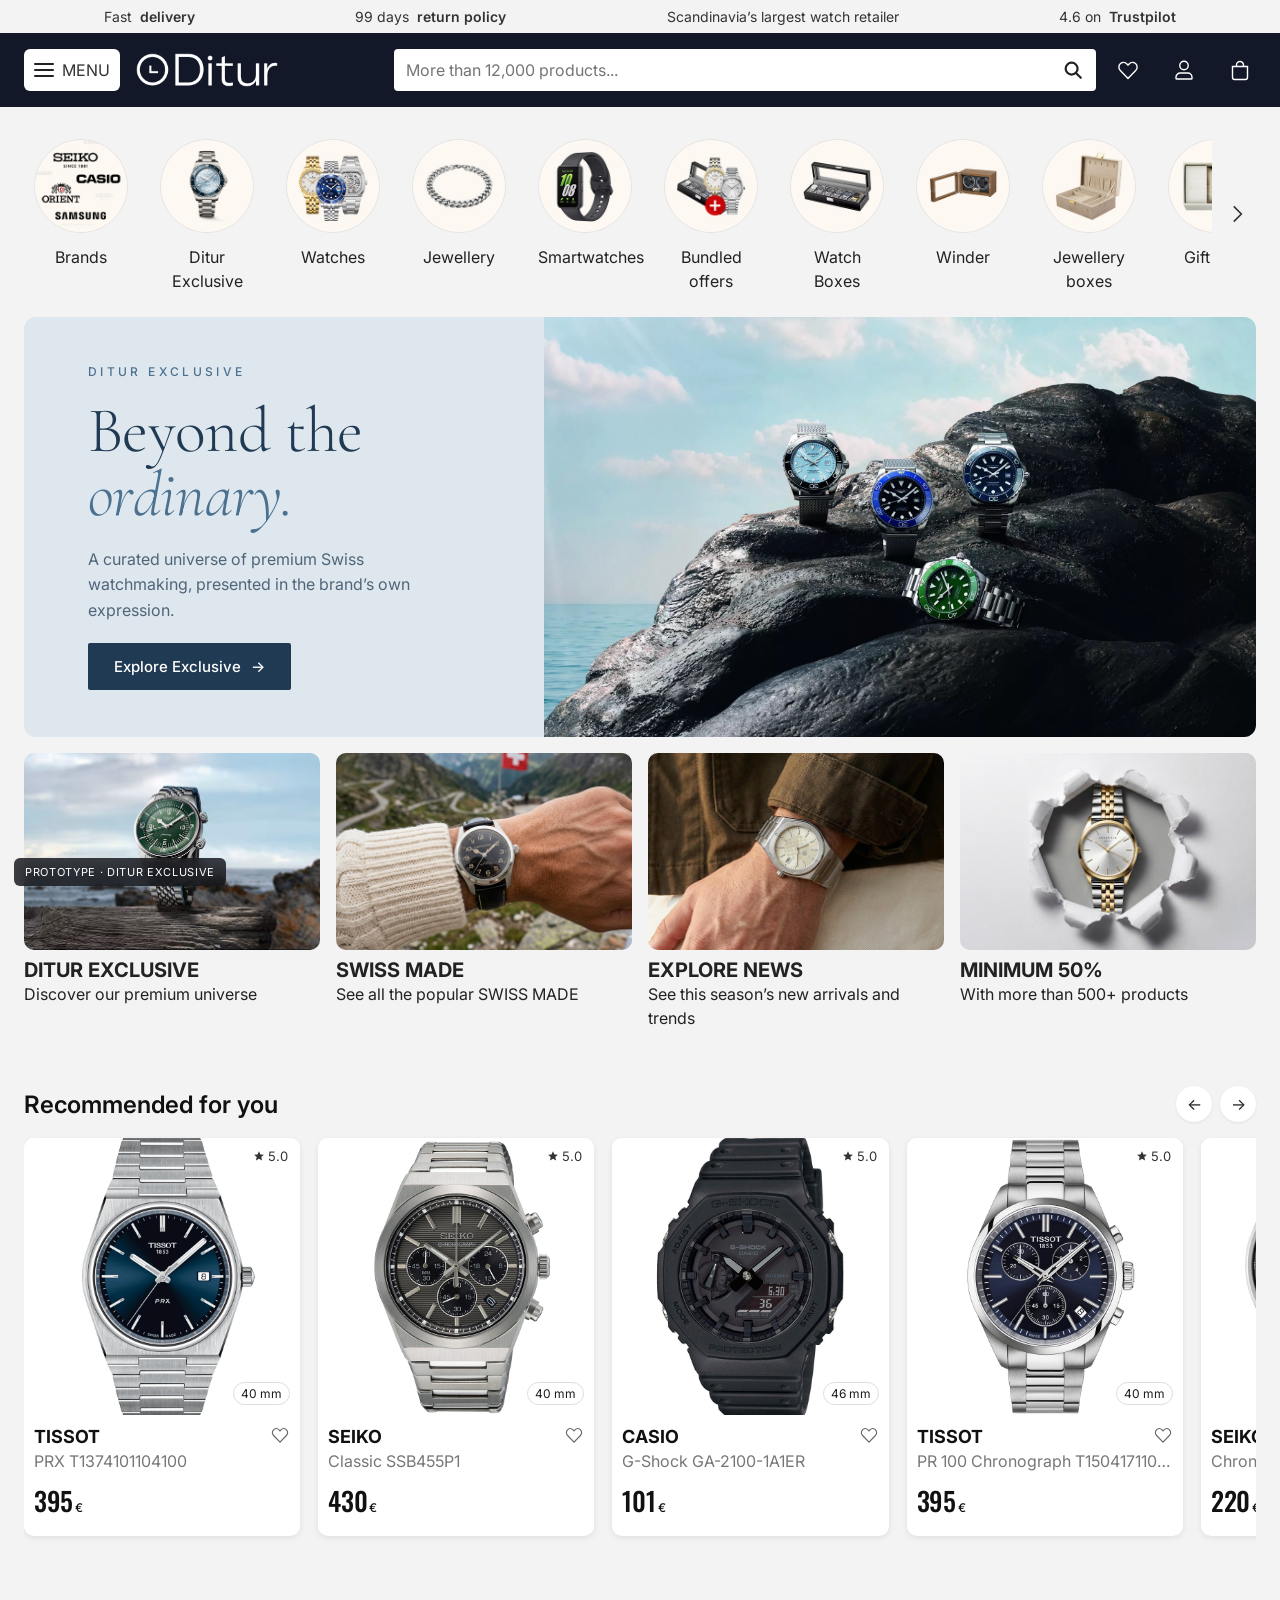
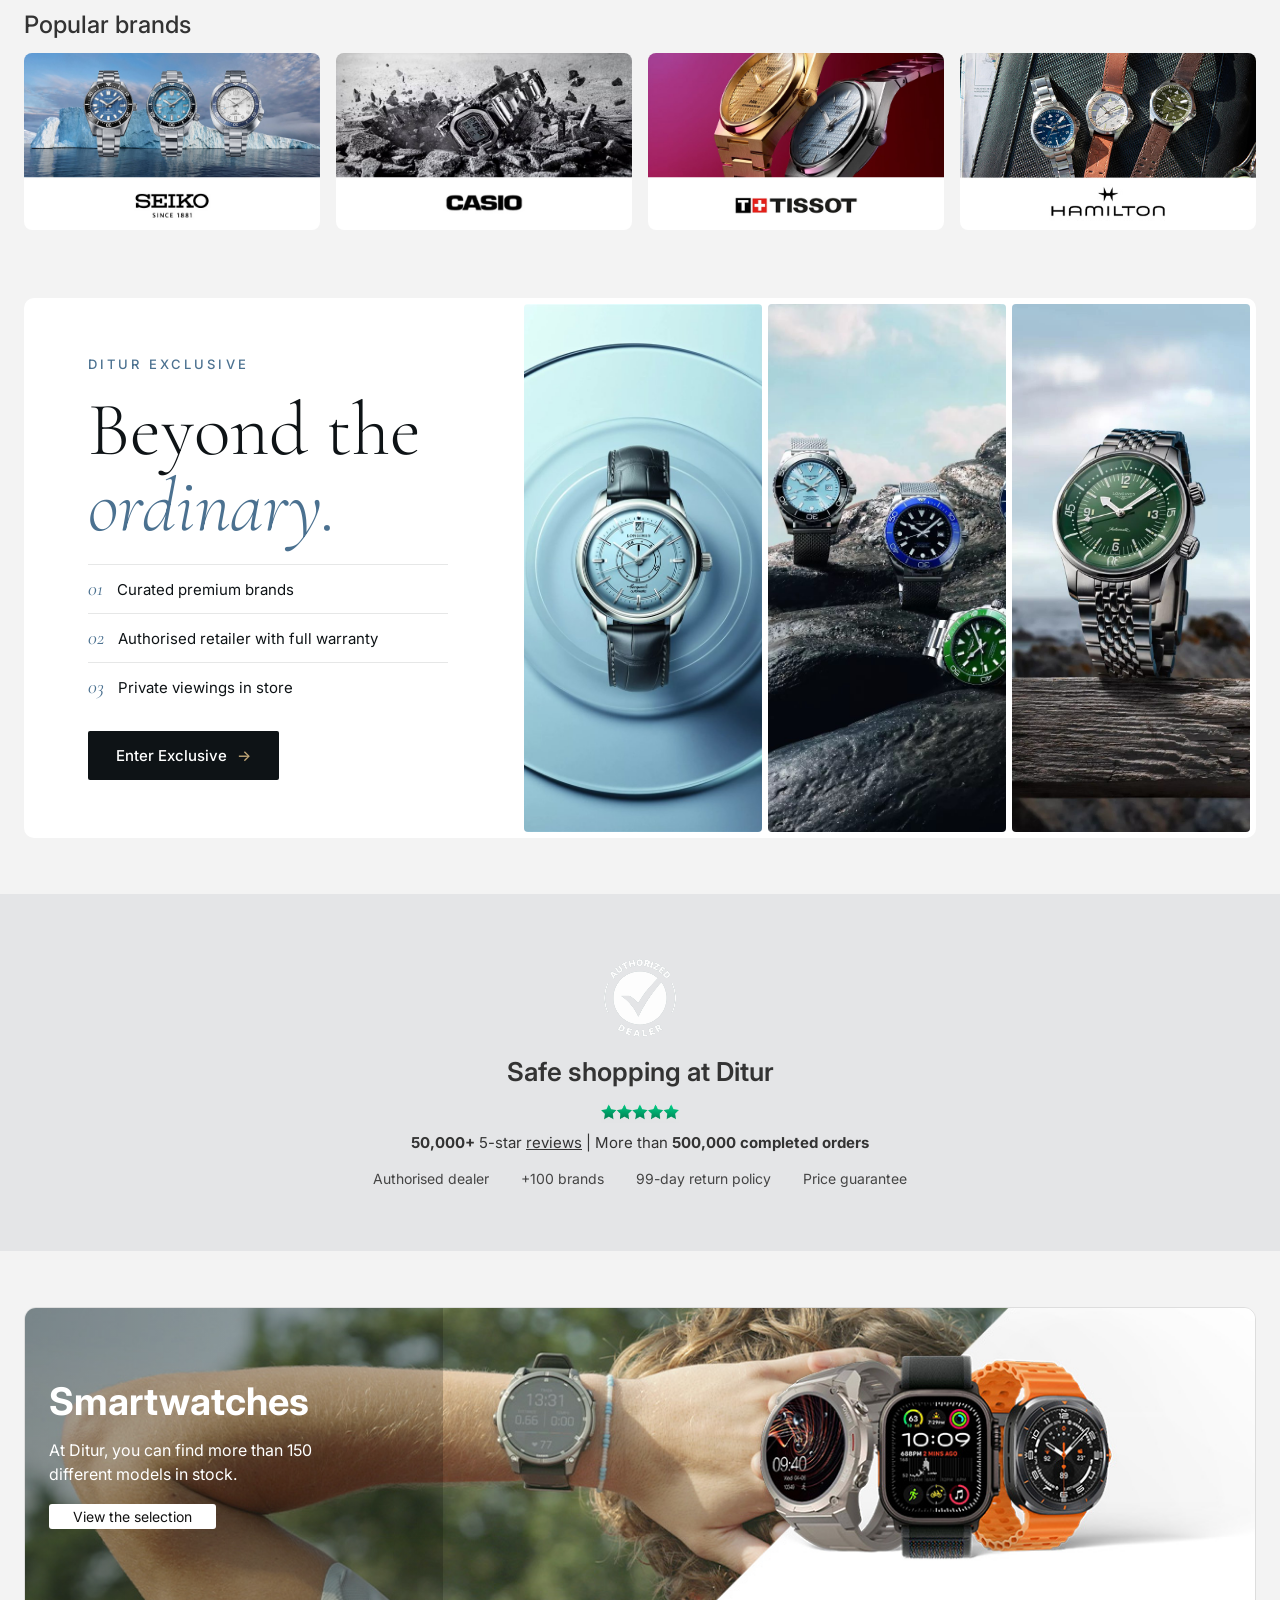
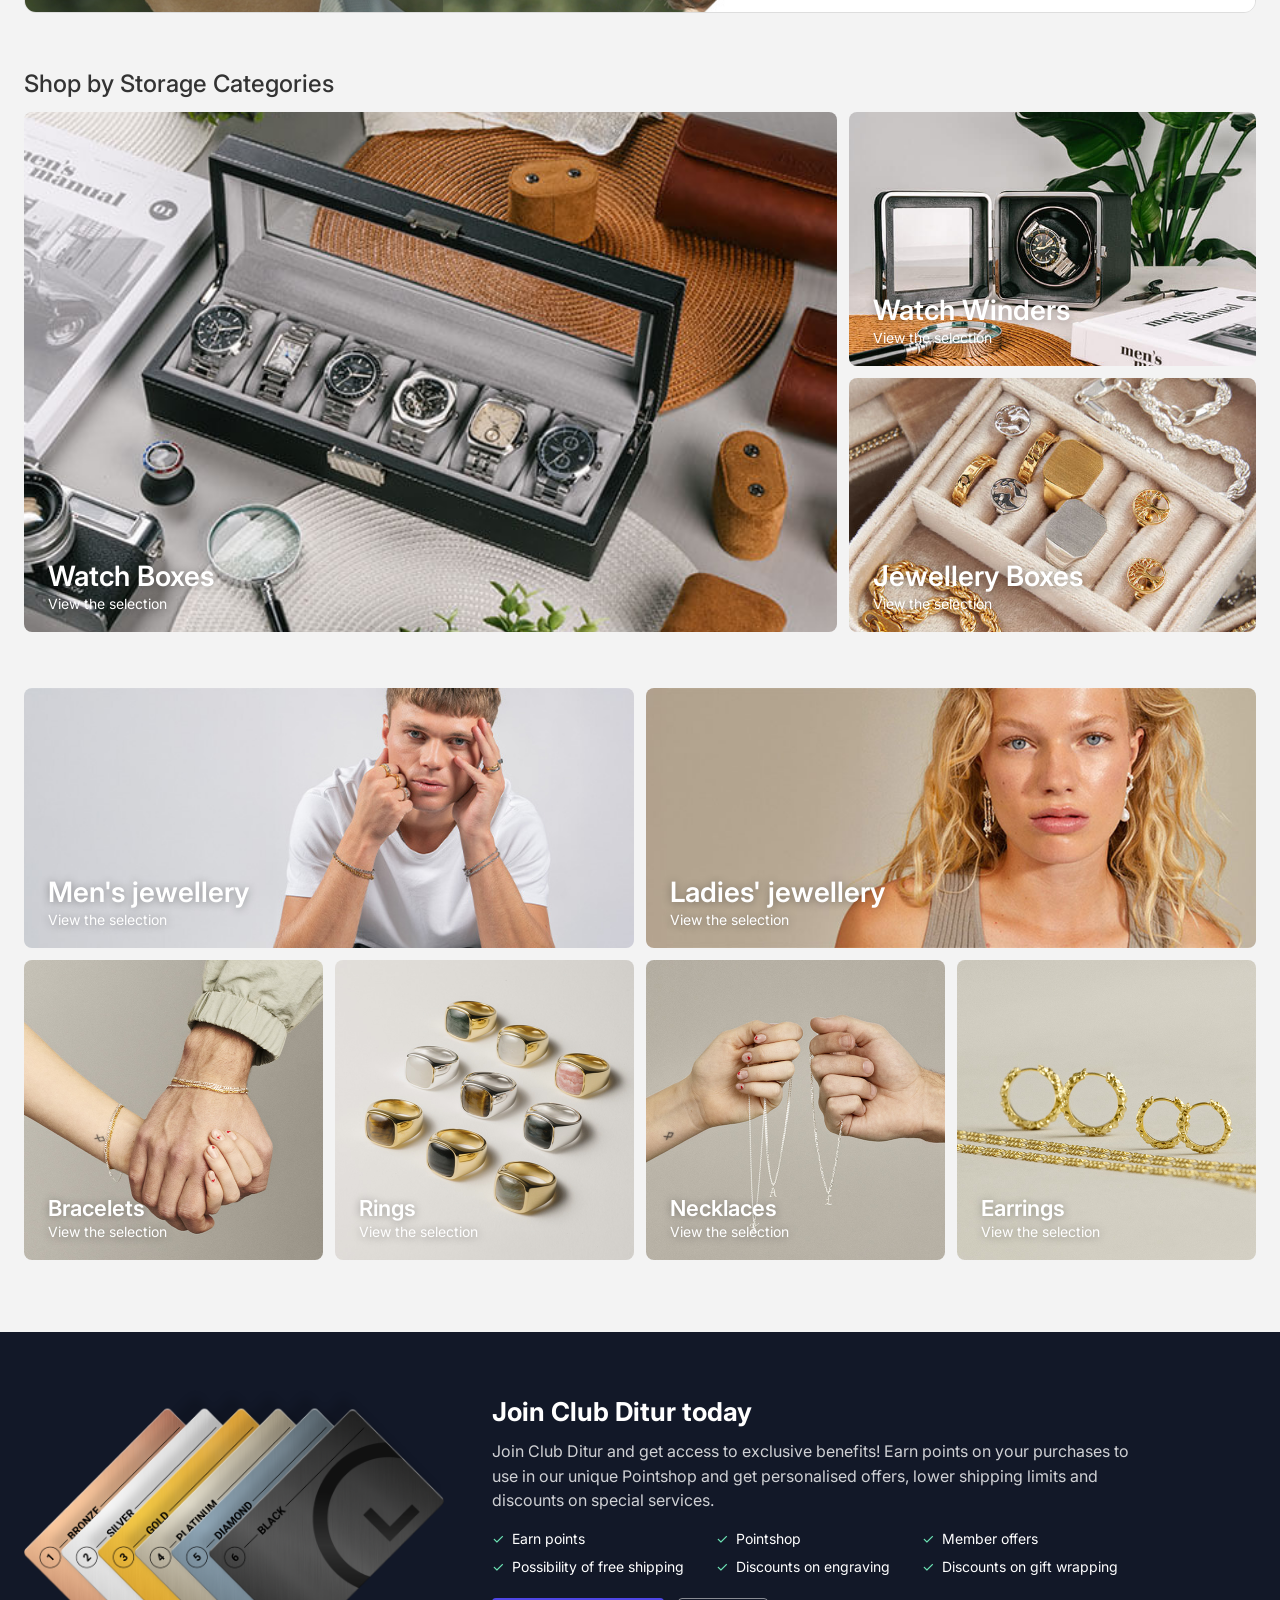
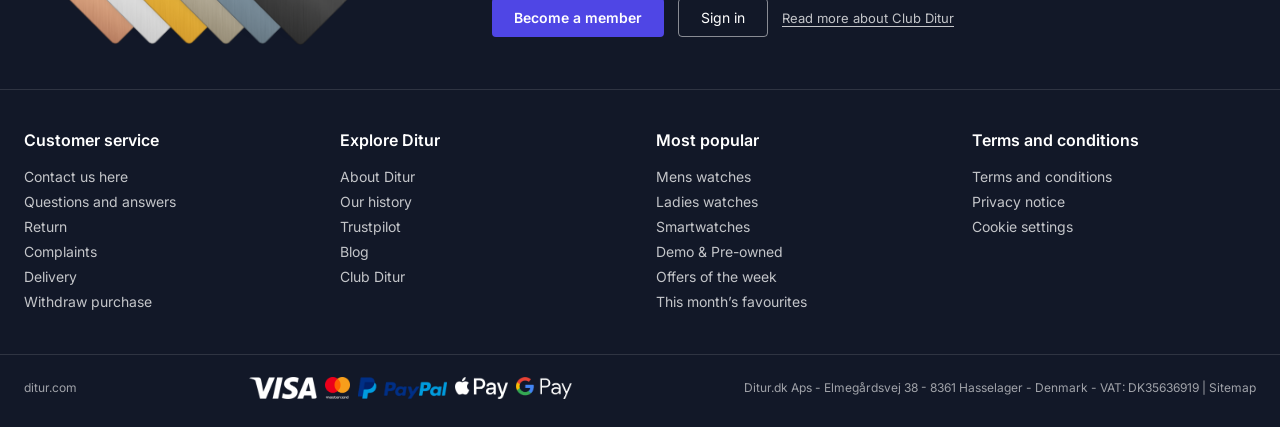
==== commit 9936c242: "Fix missing jewellery image" ====
--- a/index.html
+++ b/index.html
@@ -123,7 +123,7 @@
         <a href="#"><img src="img/live/armb_nd_herre_og_dame.jpg" alt=""><span><b>Bracelets</b>View the selection</span></a>
         <a href="#"><img src="img/live/fingerringe_1.jpg" alt=""><span><b>Rings</b>View the selection</span></a>
         <a href="#"><img src="img/live/halsk_der_4.jpg" alt=""><span><b>Necklaces</b>View the selection</span></a>
-        <a href="#"><img src="img/live/_reinge_i_guld_1.jpg" alt=""><span><b>Earrings</b>View the selection</span></a>
+        <a href="#"><img src="img/live/reinge_i_guld_1.jpg" alt=""><span><b>Earrings</b>View the selection</span></a>
       </div>
     </section>
   </main>
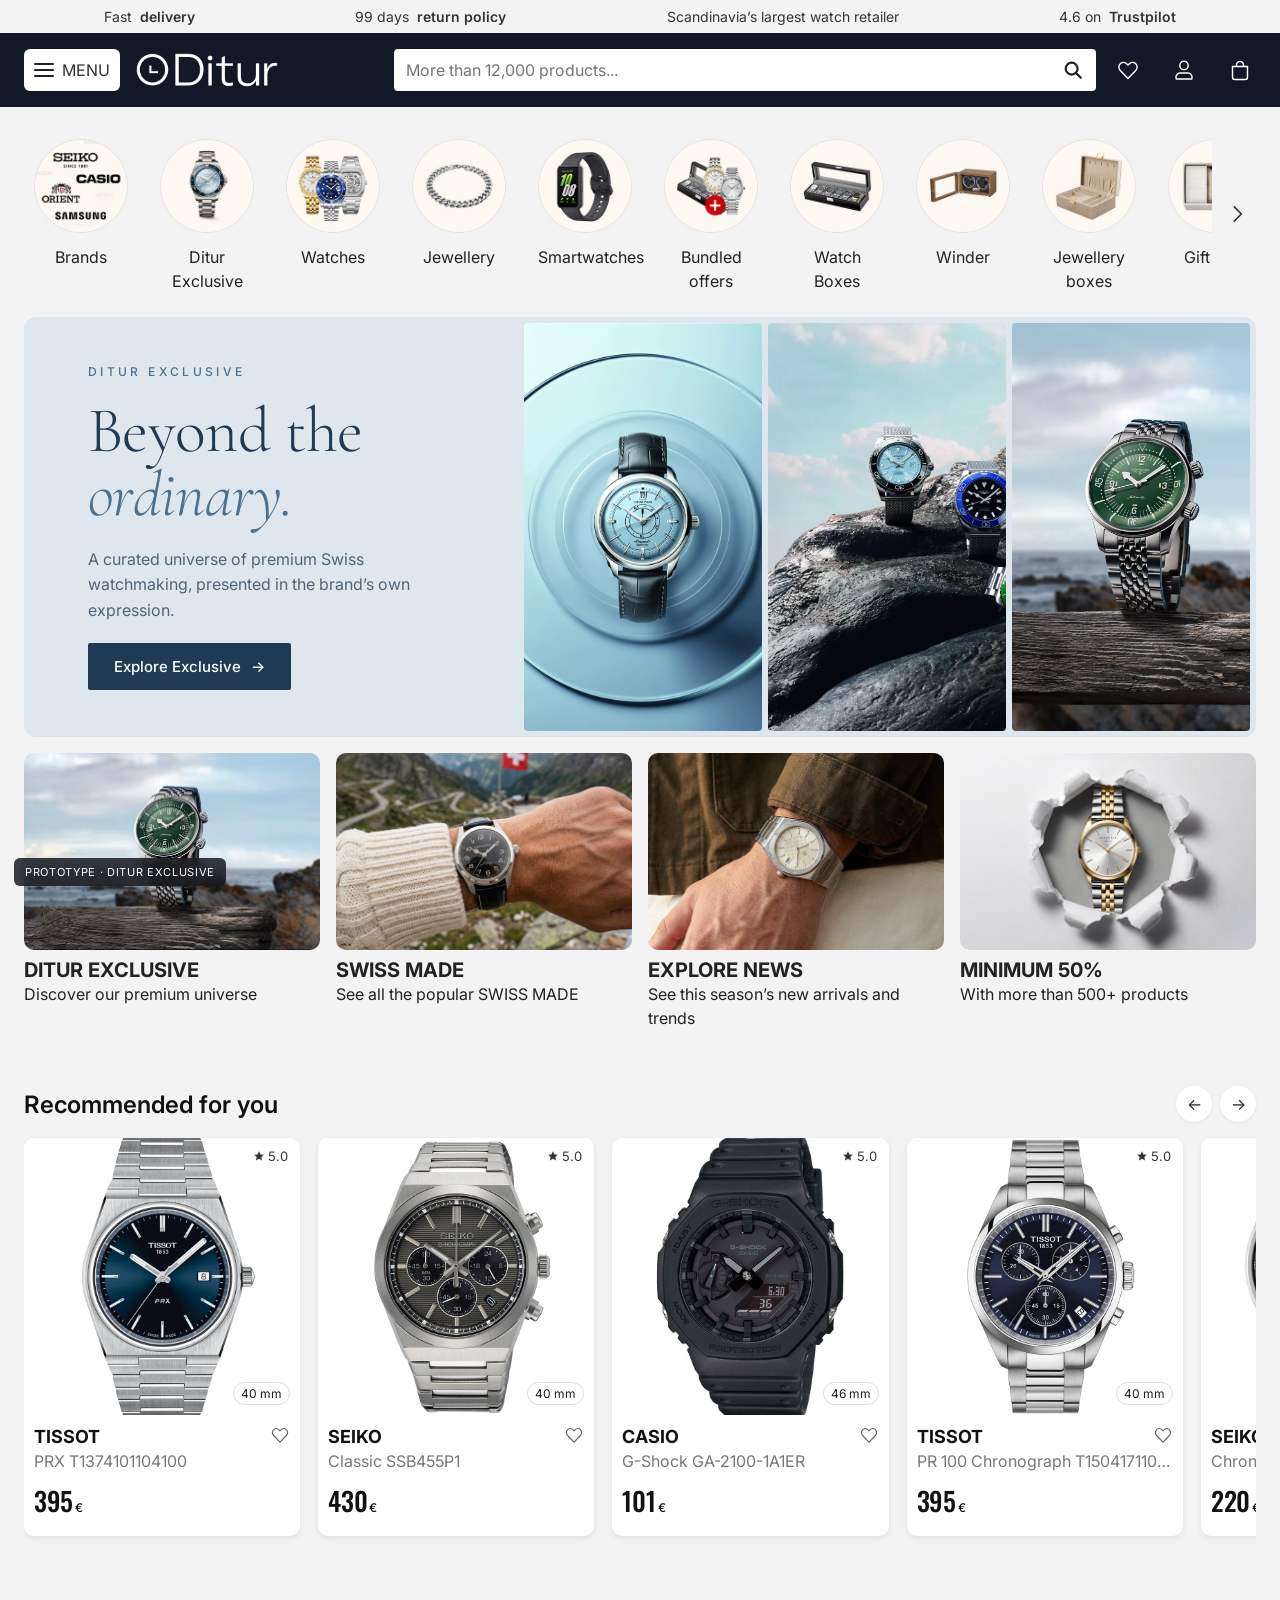
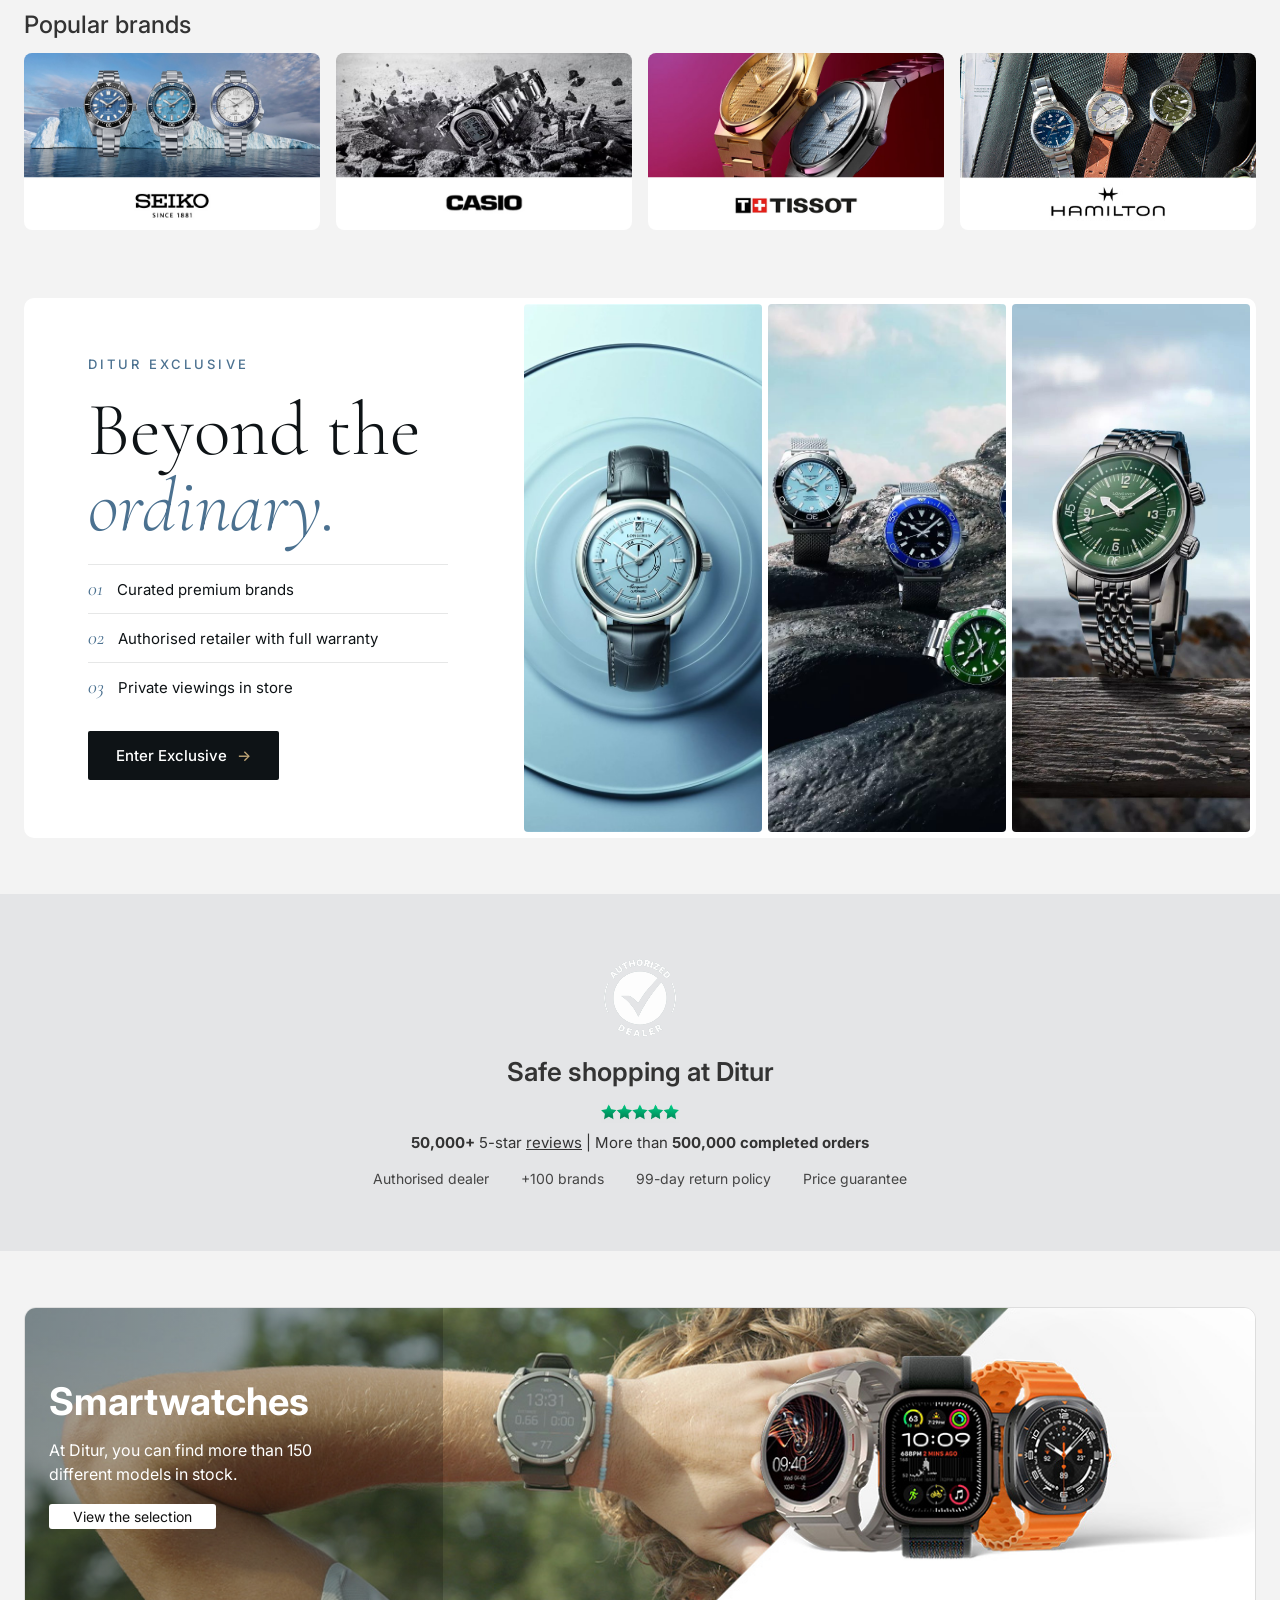
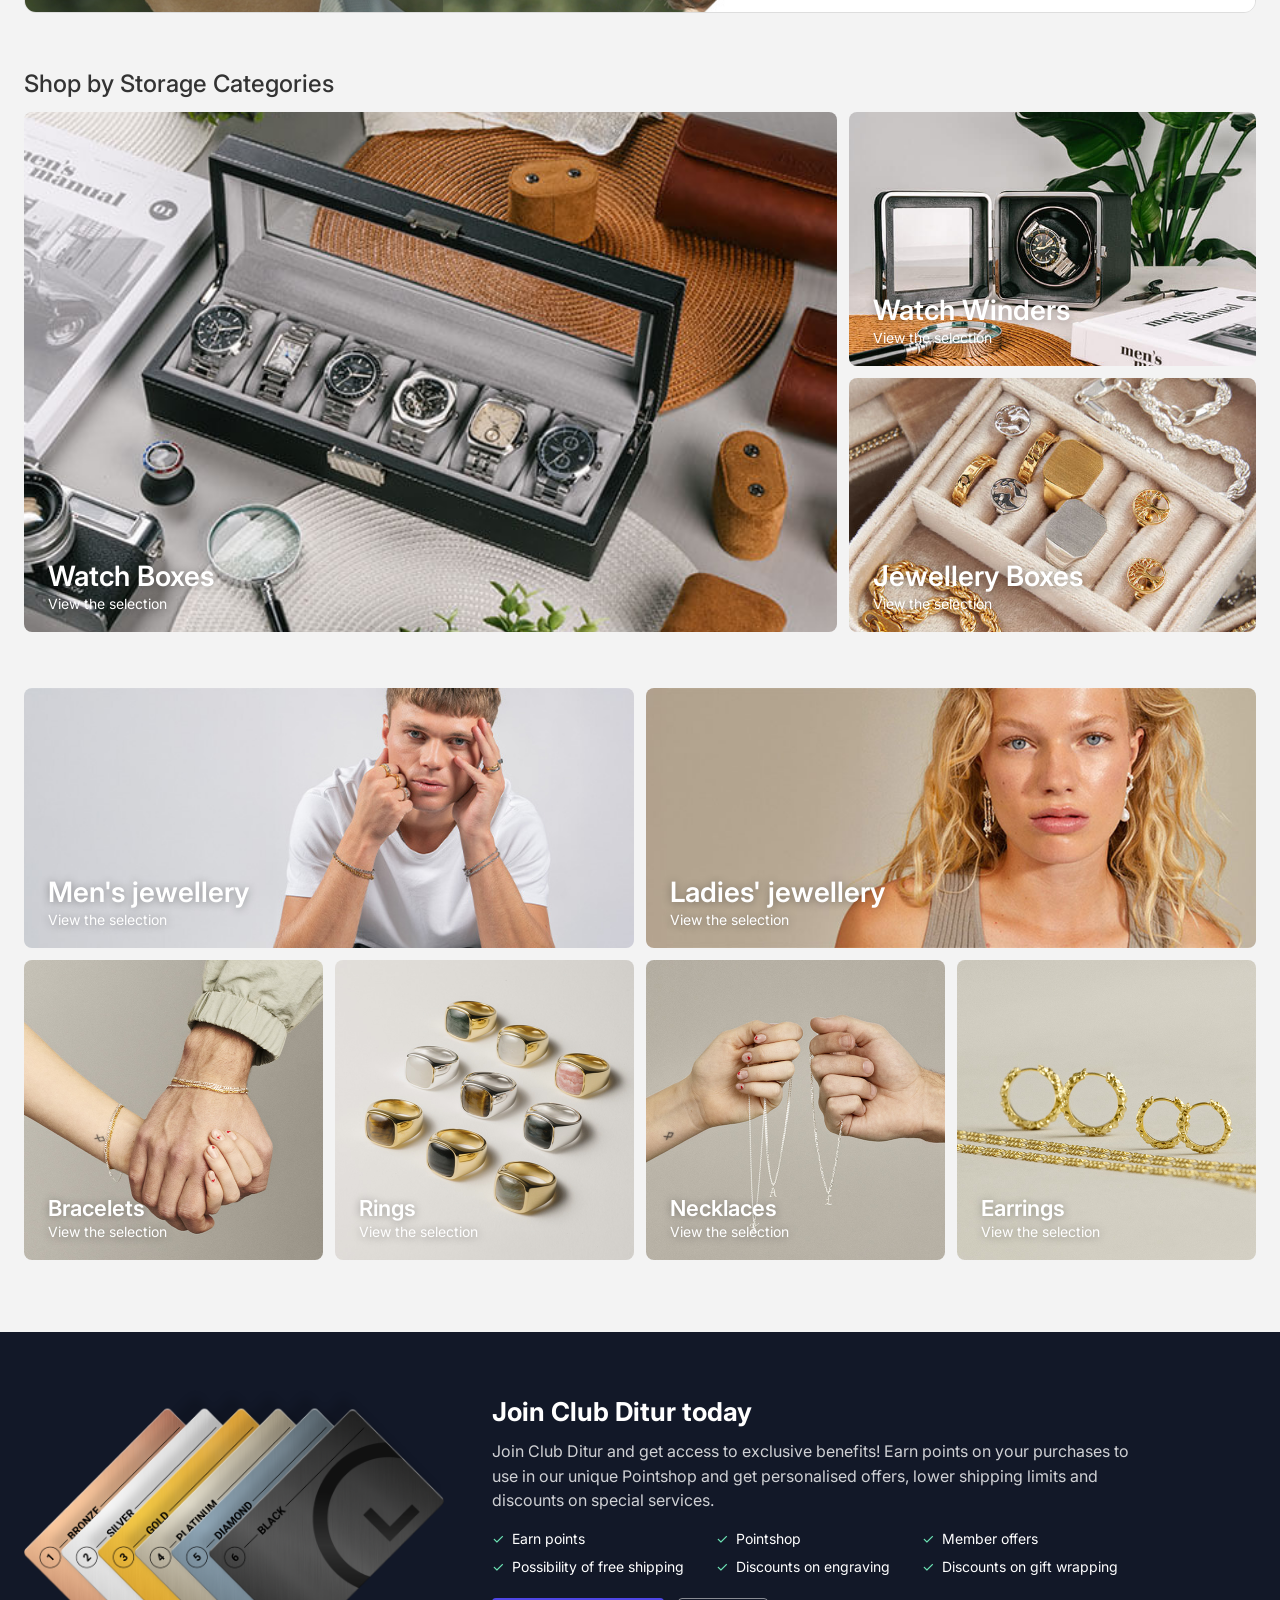
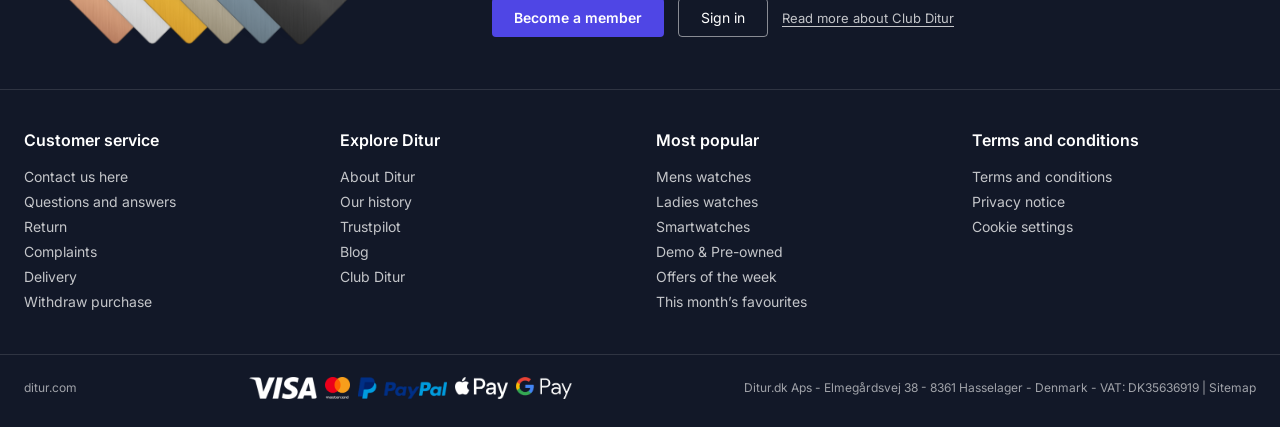
==== commit 1cf4b36a: "Homepage hero with three images" ====
--- a/index.html
+++ b/index.html
@@ -44,7 +44,7 @@
           <p class="hx-lead">A curated universe of premium Swiss watchmaking, presented in the brand’s own expression.</p>
           <span class="hx-btn">Explore Exclusive <i>→</i></span>
         </div>
-        <div class="hx-img"><img src="img/hero.jpg" alt="Longines HydroConquest watches on a rock by the sea"></div>
+        <div class="hx-img hx-tri"><img src="img/col-conquest-heritage.jpg" alt="Longines Conquest Heritage"><img src="img/hero.jpg" alt="Longines HydroConquest watches on a rock"><img src="img/col-legend-diver.jpg" alt="Longines Legend Diver by the sea"></div>
       </a>
     </section>
 
--- a/live.css
+++ b/live.css
@@ -604,3 +604,28 @@
 }
 
 .hx-a .hx-img img { object-position: 45% 40%; }
+
+/* Mobil-header som på ditur.com: menu-ikon i outlinet firkant, logo, ikoner til højre, søgning under */
+@media (max-width: 760px) {
+  .header-inner { display: grid !important; grid-template-columns: auto 1fr auto; grid-template-areas: "menu logo icons" "search search search"; align-items: center; column-gap: 10px; row-gap: 10px; padding: 10px 12px 12px !important; }
+  .menu-btn { grid-area: menu; width: 38px; height: 38px; padding: 0; justify-content: center; gap: 0; background: transparent; border: 1.5px solid #fff; border-radius: 9px; font-size: 0; color: transparent; }
+  .menu-btn .burger, .menu-btn .burger::before, .menu-btn .burger::after { width: 16px; height: 1.5px; background: #fff; }
+  .menu-btn .burger::before { top: -5px; } .menu-btn .burger::after { top: 5px; }
+  .logo { grid-area: logo; } .logo img { height: 28px; }
+  .header-icons { grid-area: icons; gap: 10px !important; margin: 0; }
+  .header-icons a { padding: 2px; } .header-icons svg { width: 24px; height: 24px; }
+  .search { grid-area: search; order: 0; margin: 0 !important; max-width: none; }
+  .search input { height: 40px; border-radius: 6px; font-size: 15px; padding-right: 44px; }
+  .search span { top: 9px; right: 10px; }
+}
+
+/* Forside-hero: tre billeder side om side (som Exclusive-banneret) */
+.hx-a.on { grid-template-columns: 500px 1fr; }
+.hx-tri { display: grid; grid-template-columns: repeat(3, minmax(0, 1fr)); gap: 6px; padding: 6px 6px 6px 0; }
+.hx-tri img { width: 100%; height: 100%; object-fit: cover; border-radius: 4px; transition: transform .9s cubic-bezier(.22,.61,.36,1); }
+.hx-tri img:nth-child(2) { object-position: 30% 50%; transition-delay: .06s; }
+.hx-tri img:nth-child(3) { transition-delay: .12s; }
+.hx:hover .hx-tri img { transform: translateY(-4px); }
+.hx:not(:hover) .hx-tri img { transition-delay: 0s; }
+@media (prefers-reduced-motion: reduce) { .hx:hover .hx-tri img { transform: none; } }
+@media (max-width: 900px) { .hx-tri { padding: 6px 6px 0; height: 260px; } }
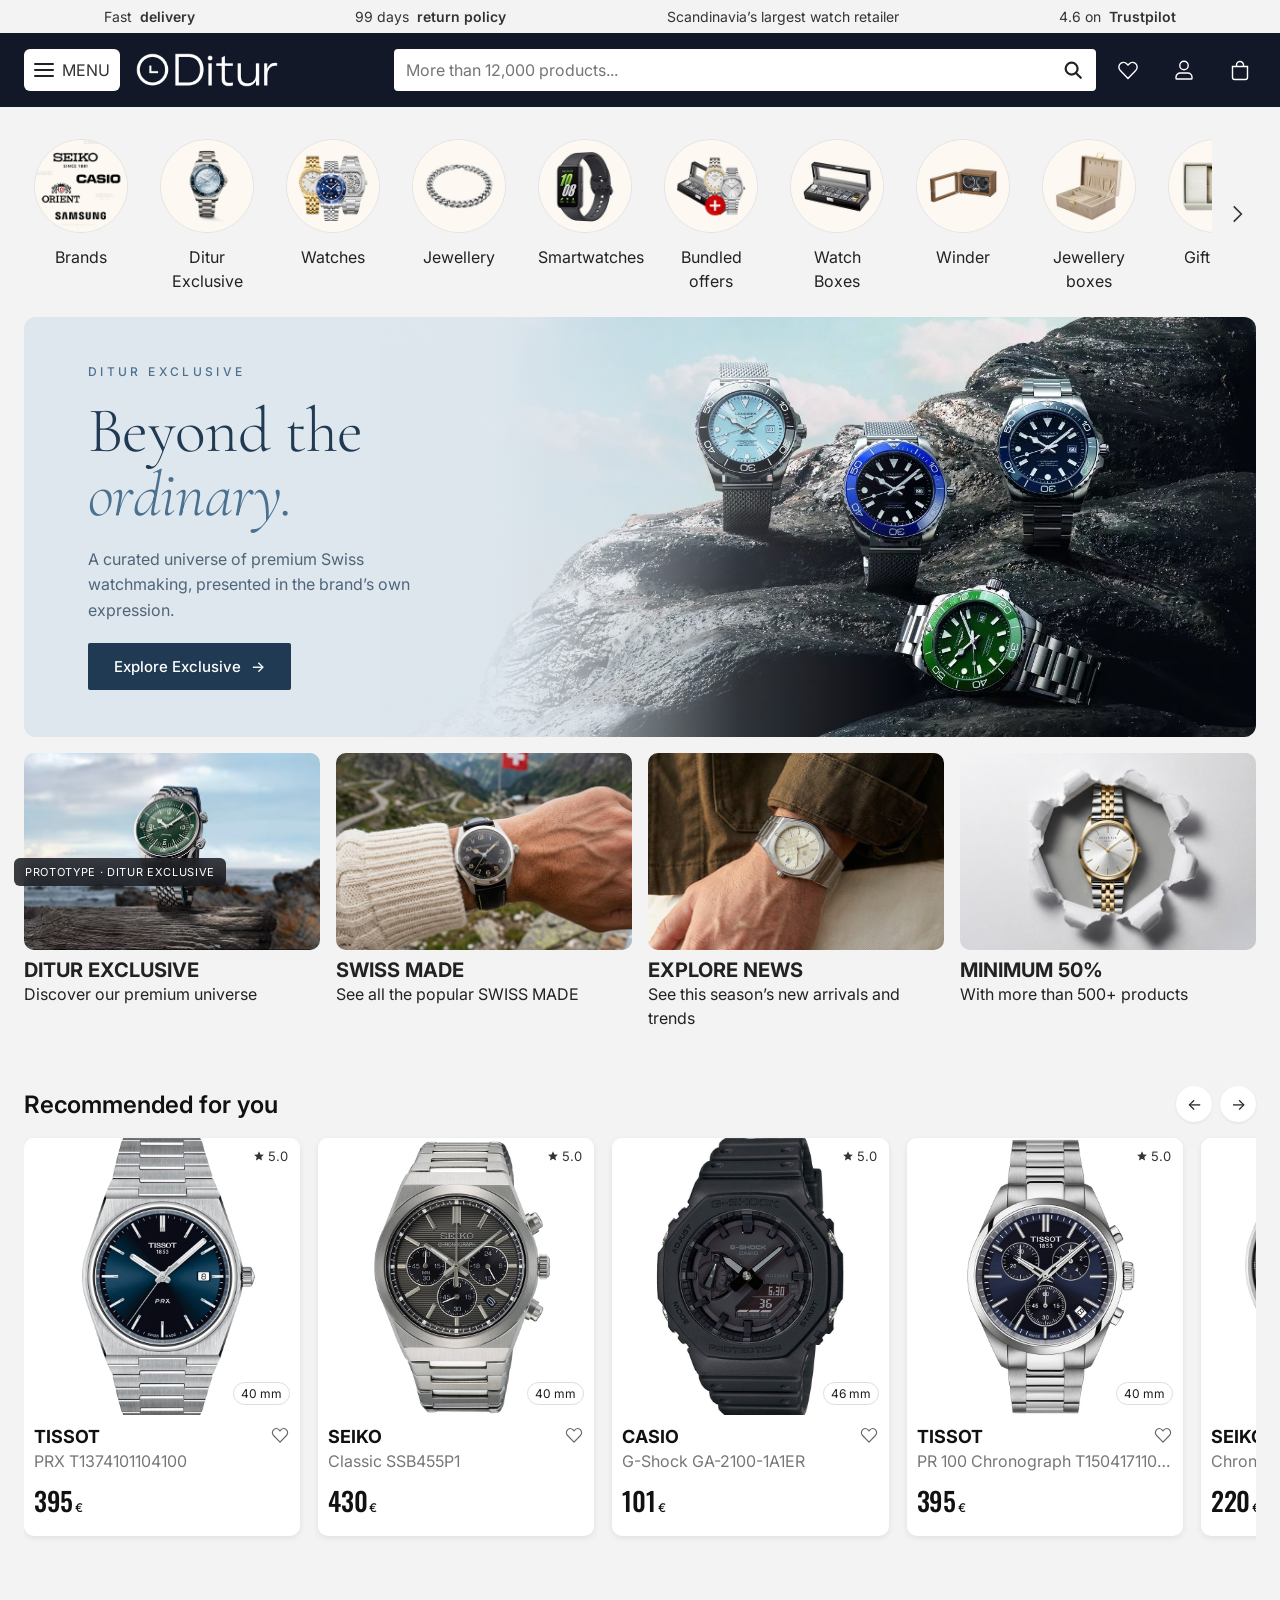
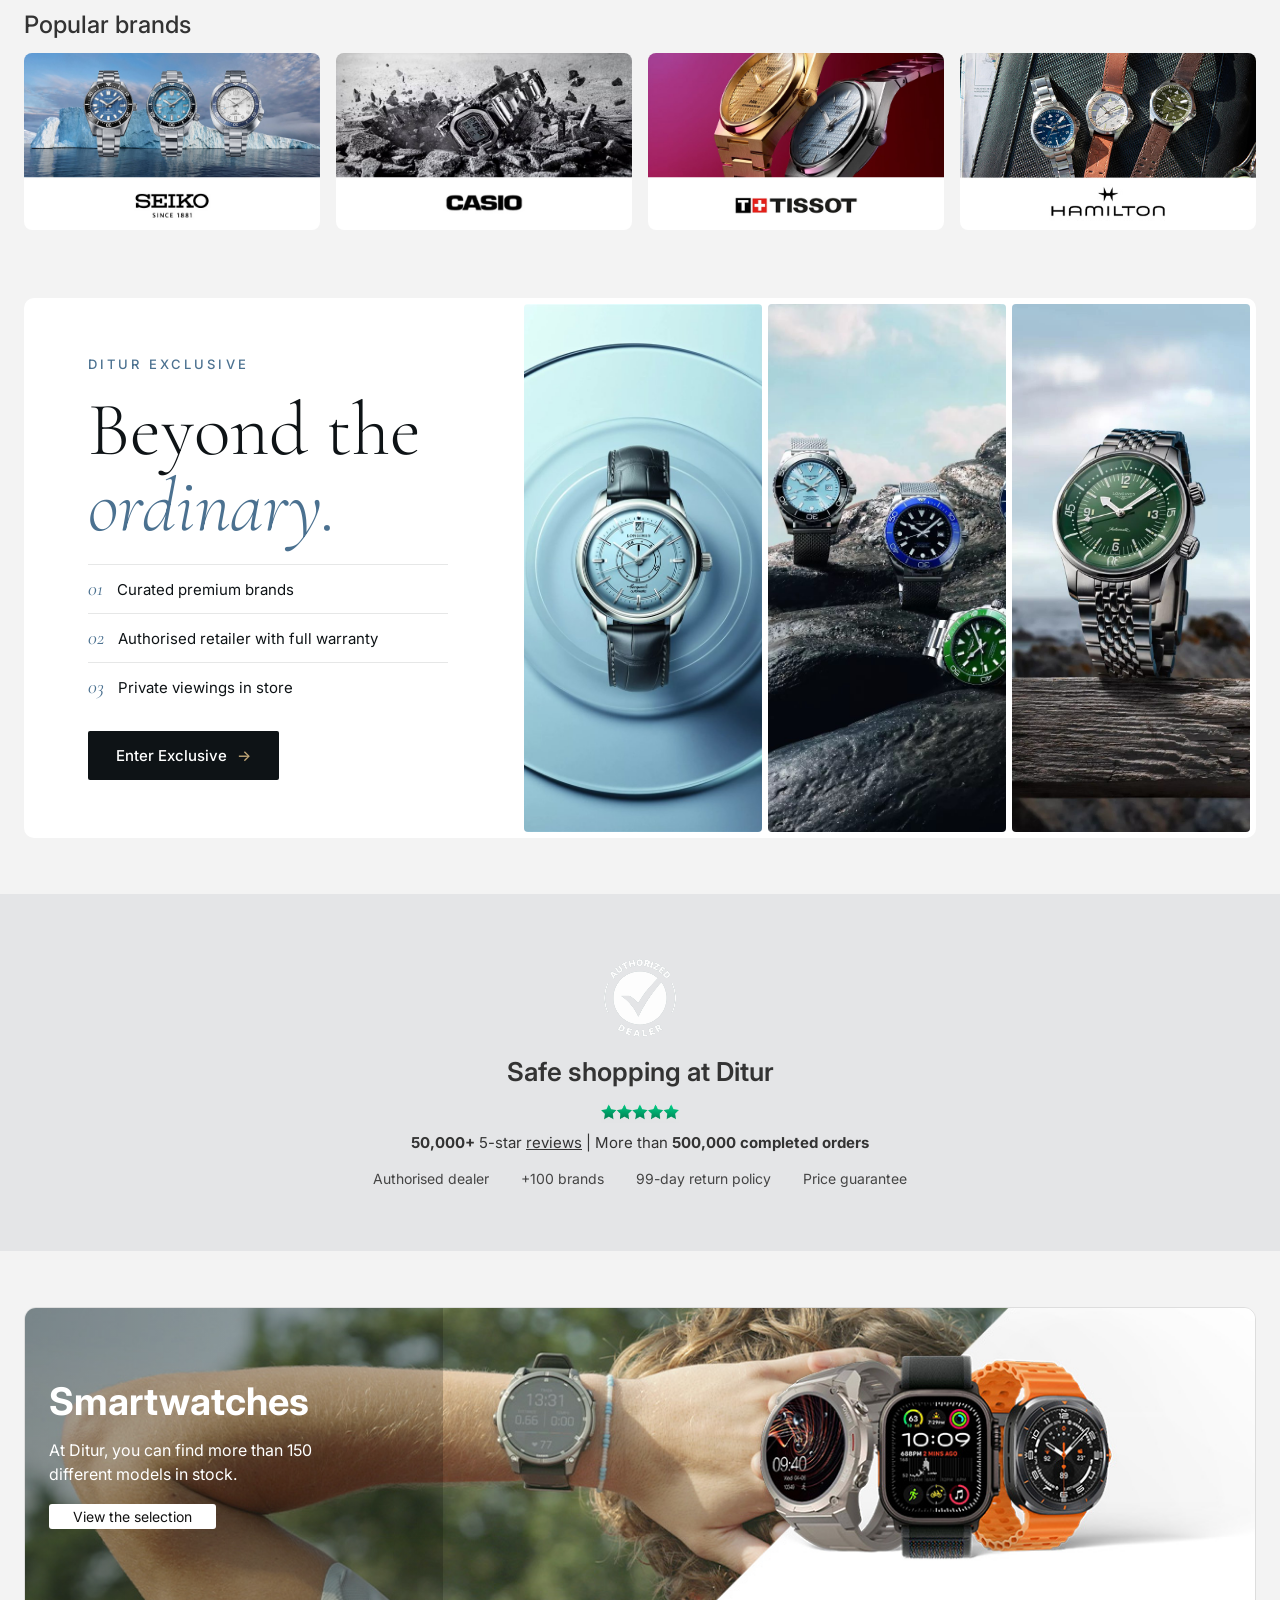
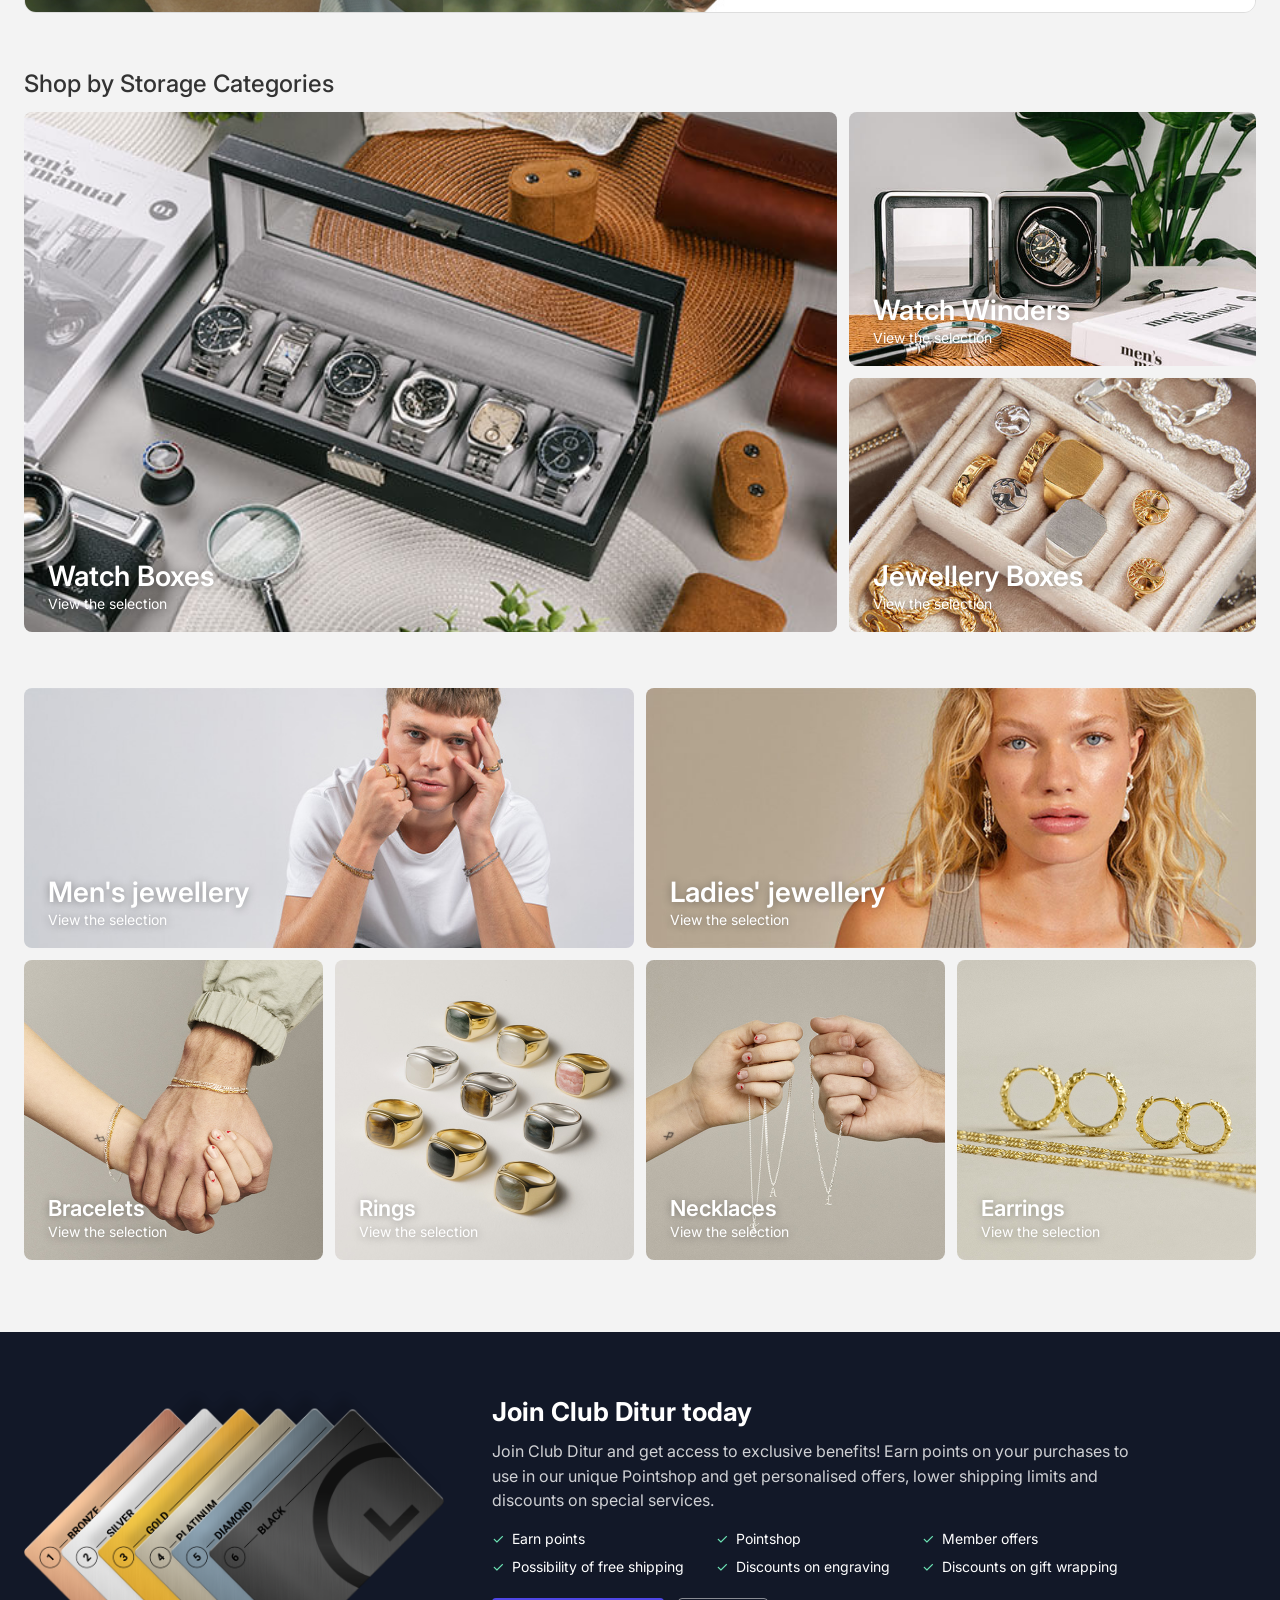
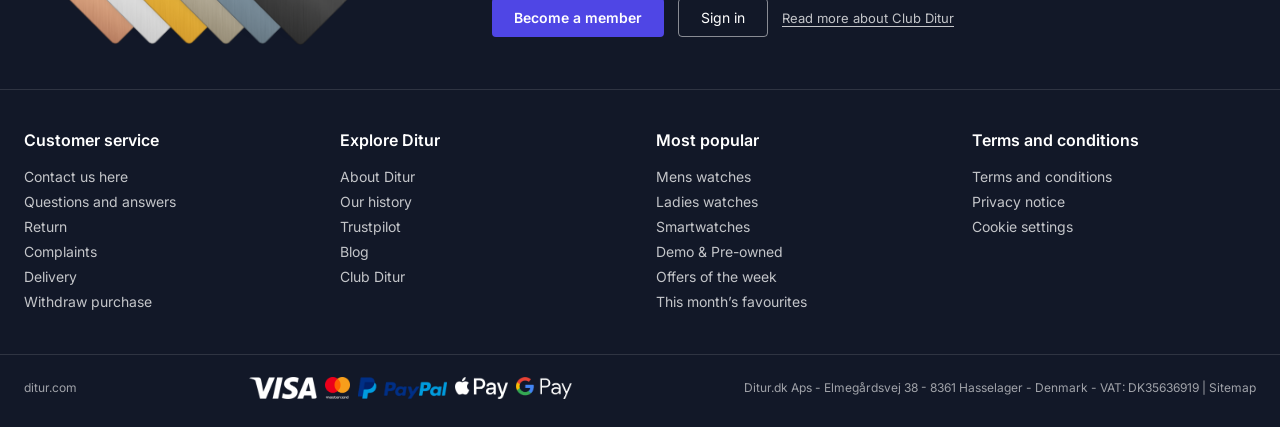
==== commit 6c95f147: "Homepage hero: full-width HydroConquest banner (option B)" ====
--- a/index.html
+++ b/index.html
@@ -37,14 +37,14 @@
     </nav>
 
     <section class="hero-live wrap">
-      <a href="exclusive.html" class="hx hx-a on" data-v="a">
+      <a href="exclusive.html" class="hx hx-full on">
+        <img class="hx-full-img" src="img/hero-banner.jpg" alt="Longines HydroConquest watches on a rock by the sea">
         <div class="hx-copy">
           <p class="hx-eyebrow">Ditur Exclusive</p>
-          <h2>Beyond the <em>ordinary.</em></h2>
+          <h2>Beyond the<br><em>ordinary.</em></h2>
           <p class="hx-lead">A curated universe of premium Swiss watchmaking, presented in the brand’s own expression.</p>
           <span class="hx-btn">Explore Exclusive <i>→</i></span>
         </div>
-        <div class="hx-img hx-tri"><img src="img/col-conquest-heritage.jpg" alt="Longines Conquest Heritage"><img src="img/hero.jpg" alt="Longines HydroConquest watches on a rock"><img src="img/col-legend-diver.jpg" alt="Longines Legend Diver by the sea"></div>
       </a>
     </section>
 
--- a/live.css
+++ b/live.css
@@ -623,9 +623,25 @@
 .hx-a.on { grid-template-columns: 500px 1fr; }
 .hx-tri { display: grid; grid-template-columns: repeat(3, minmax(0, 1fr)); gap: 6px; padding: 6px 6px 6px 0; }
 .hx-tri img { width: 100%; height: 100%; object-fit: cover; border-radius: 4px; transition: transform .9s cubic-bezier(.22,.61,.36,1); }
-.hx-tri img:nth-child(2) { object-position: 30% 50%; transition-delay: .06s; }
+.hx-tri img:nth-child(2) { object-position: 56% 50%; transition-delay: .06s; }
 .hx-tri img:nth-child(3) { transition-delay: .12s; }
 .hx:hover .hx-tri img { transform: translateY(-4px); }
 .hx:not(:hover) .hx-tri img { transition-delay: 0s; }
 @media (prefers-reduced-motion: reduce) { .hx:hover .hx-tri img { transform: none; } }
 @media (max-width: 900px) { .hx-tri { padding: 6px 6px 0; height: 260px; } }
+
+/* Menu: EXCLUSIVE-punktet i den dybe blå fra Exclusive-designet */
+.mn-exclusive { background: #1f3a52; }
+.mn-exclusive:hover { background: #24445f; }
+
+/* Forside-hero, valgt mulighed B: HydroConquest-billedet i fuld bredde, toner over i lyseblå bag teksten */
+.hx-full.on { display: block; background: #dfe7ee; }
+.hx-full .hx-full-img { position: absolute; top: 0; right: 0; width: 71%; height: 100%; object-fit: cover; object-position: 50% 50%; }
+.hx-full::after { content: ""; position: absolute; inset: 0; background: linear-gradient(90deg, #dfe7ee 0%, rgba(223,231,238,.95) 38%, rgba(223,231,238,.2) 58%, rgba(223,231,238,0) 72%); pointer-events: none; }
+.hx-full .hx-copy { position: relative; z-index: 1; height: 100%; padding: 0 0 0 64px; max-width: 500px; }
+@media (max-width: 900px) {
+  .hx-full.on { display: flex; flex-direction: column; }
+  .hx-full .hx-full-img { position: static; width: 100%; height: 240px; object-position: 60% 50%; }
+  .hx-full::after { inset: 0 0 auto; height: 240px; background: linear-gradient(0deg, #dfe7ee, rgba(223,231,238,0) 35%); }
+  .hx-full .hx-copy { padding: 8px 24px 36px; height: auto; }
+}
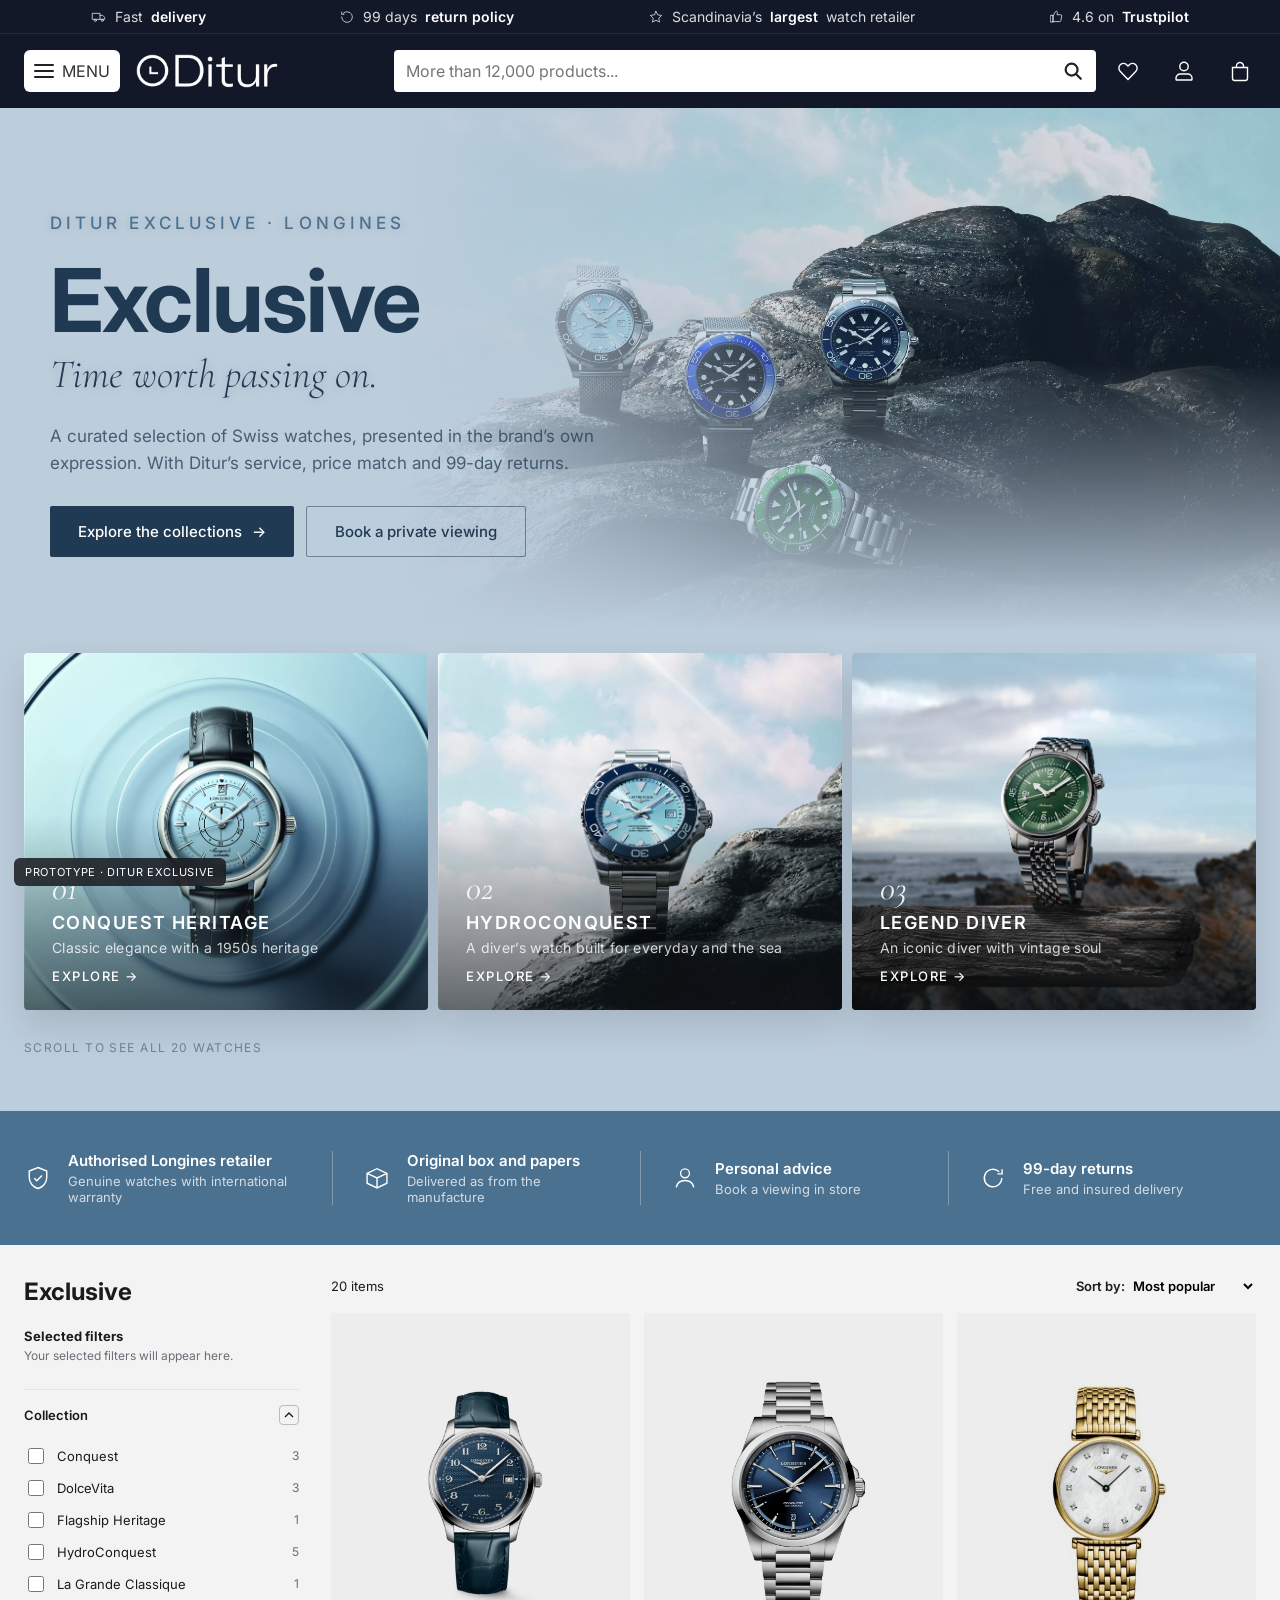
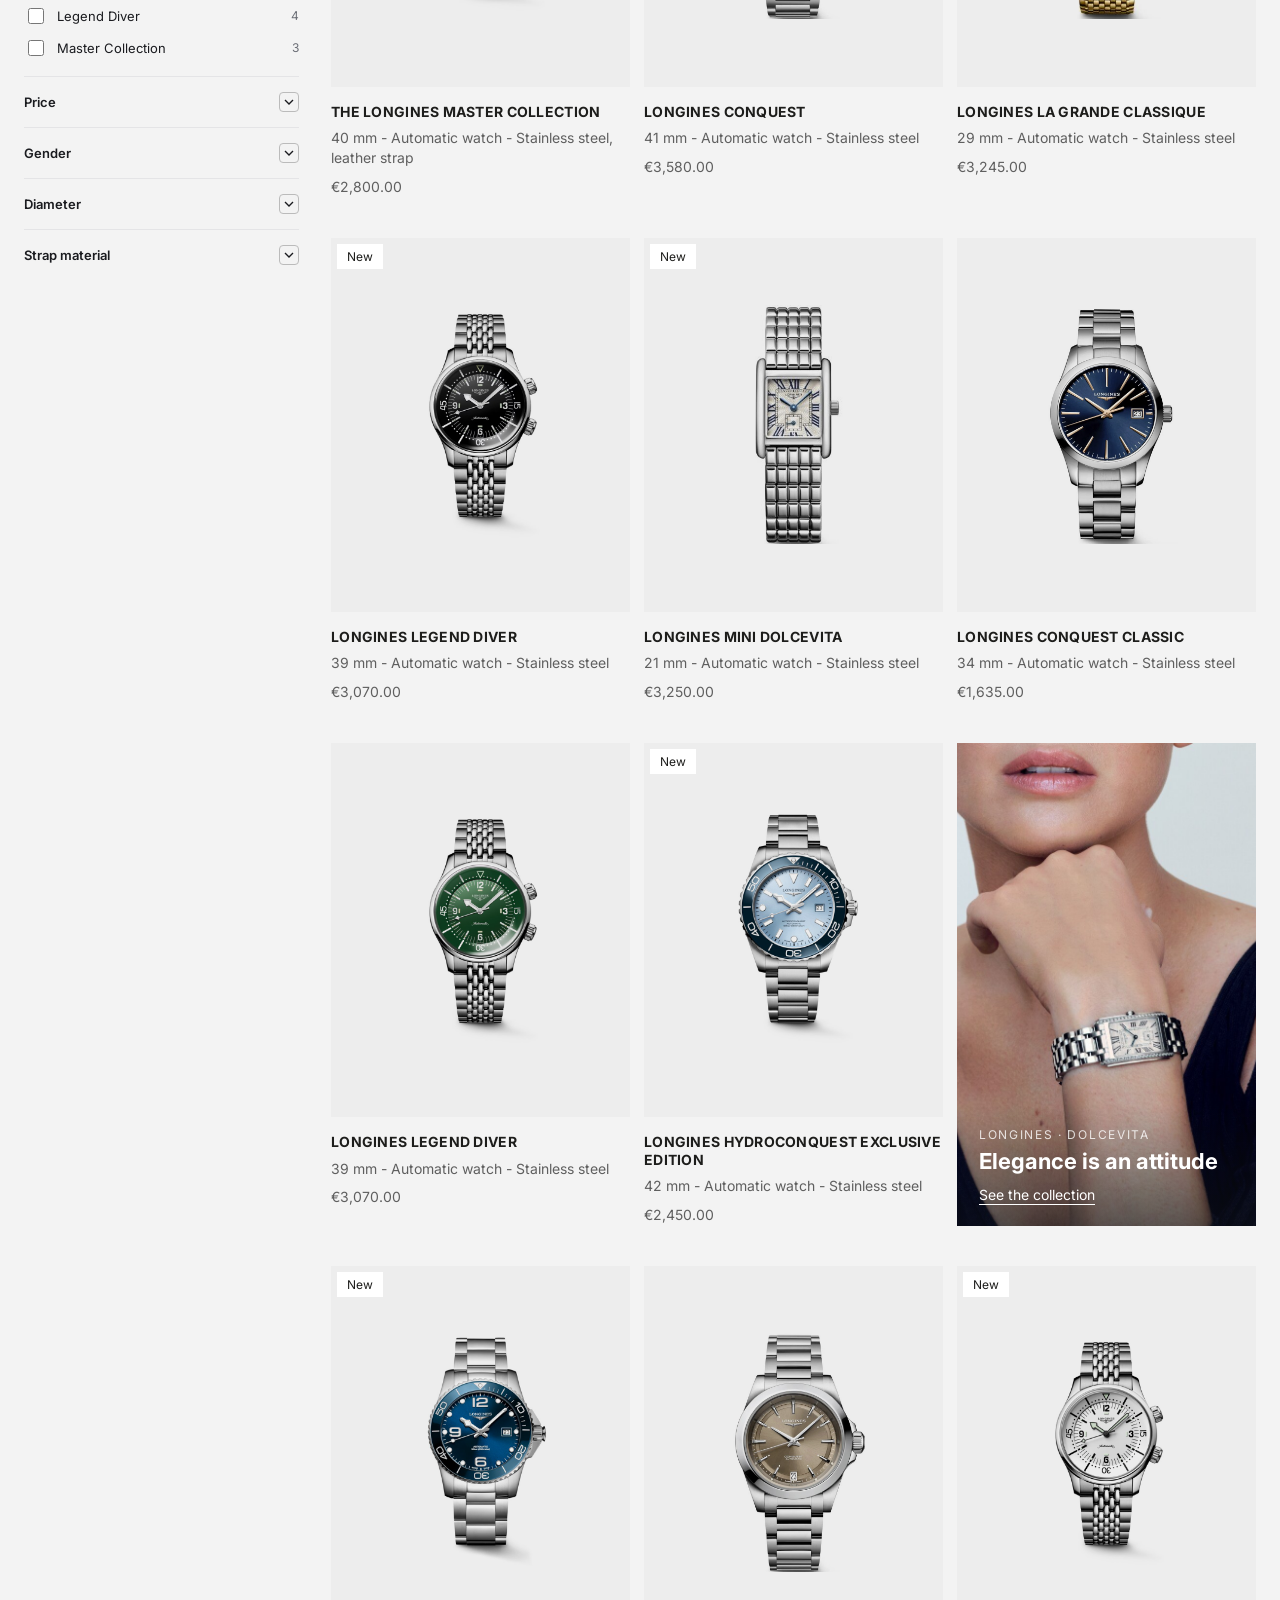
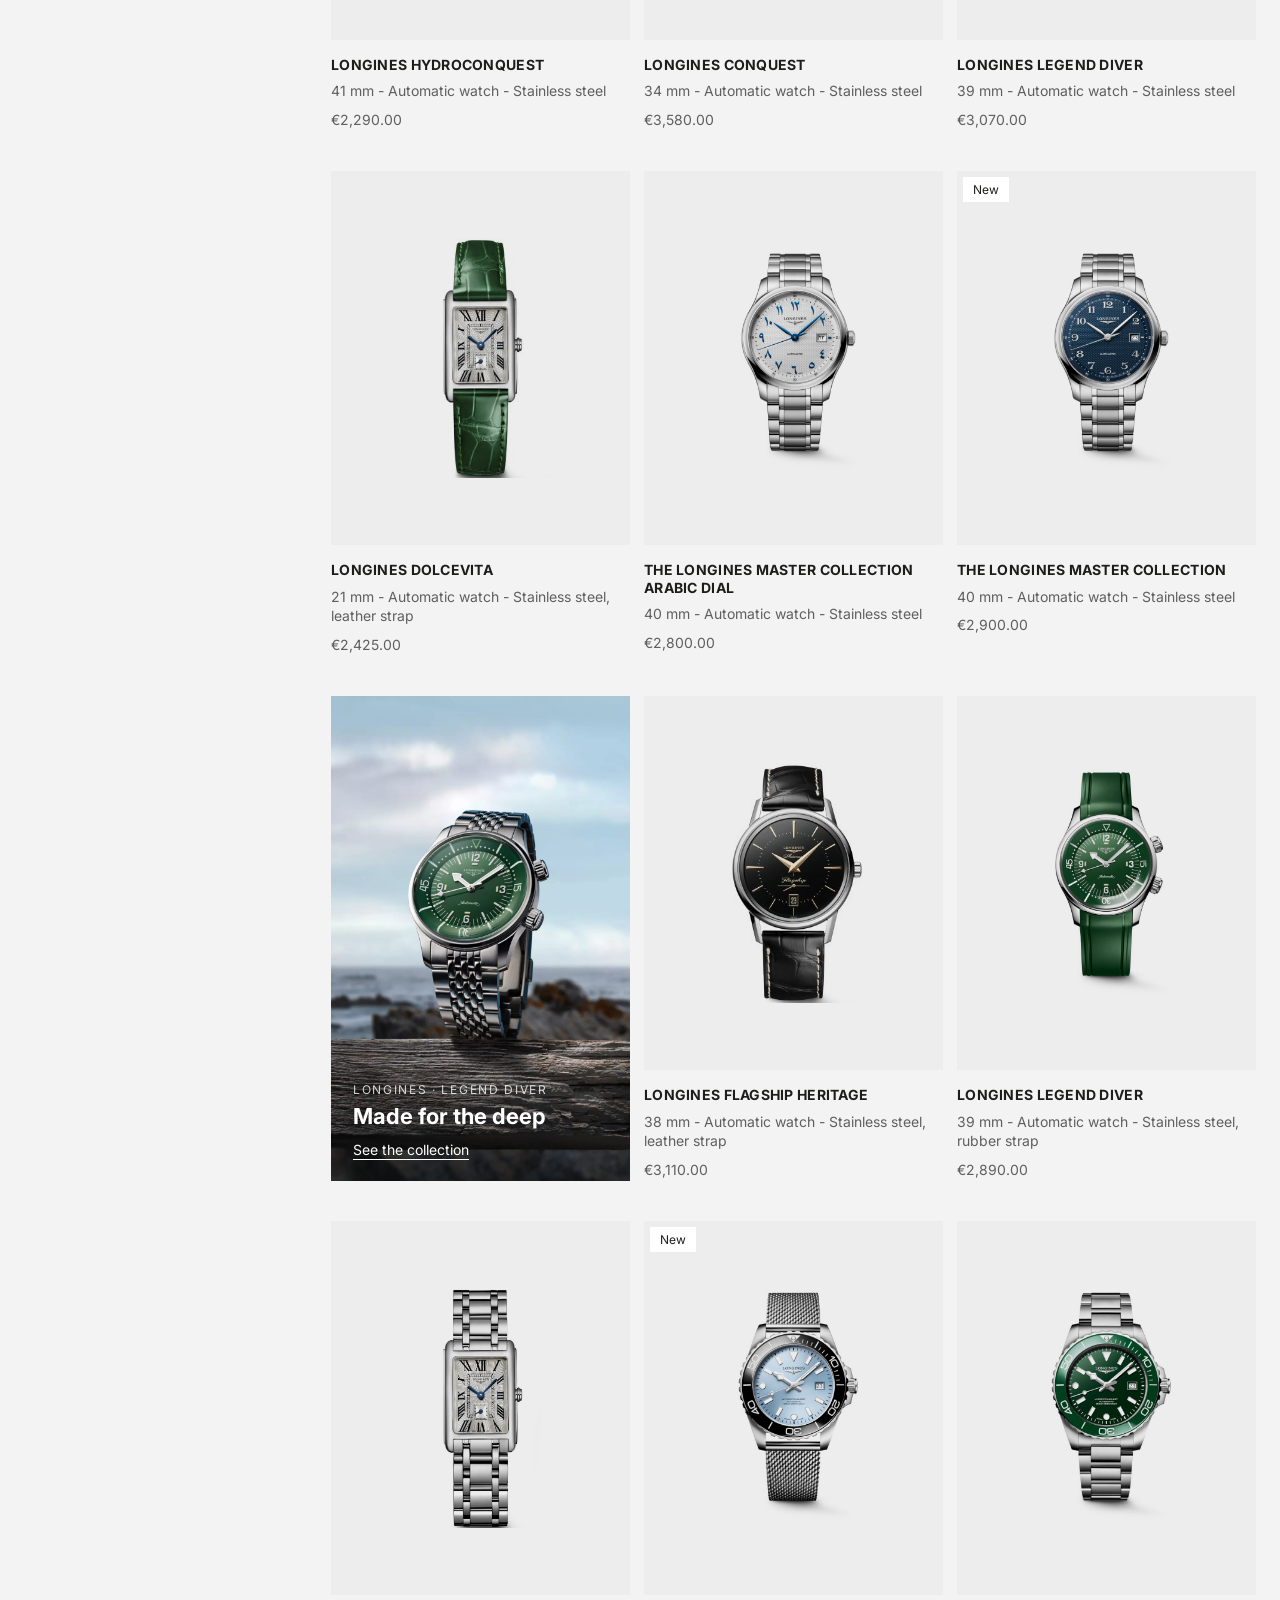
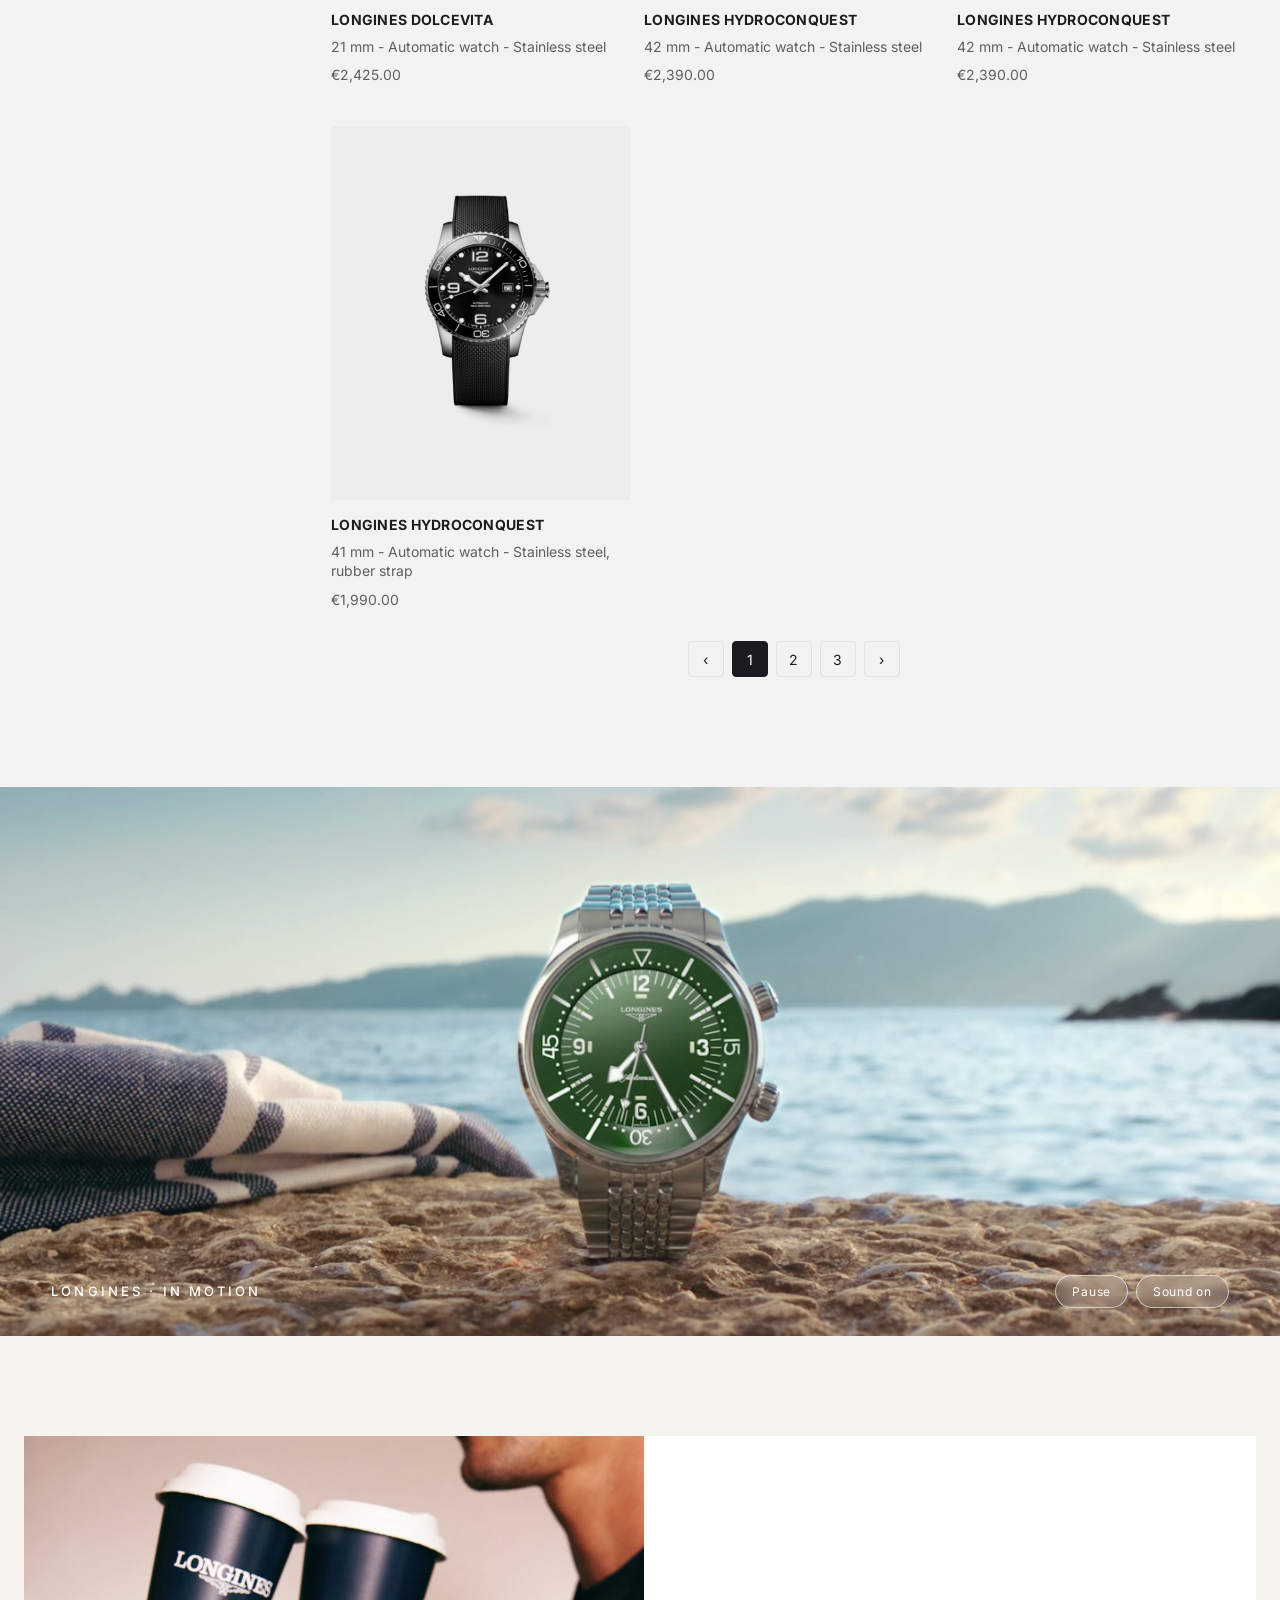
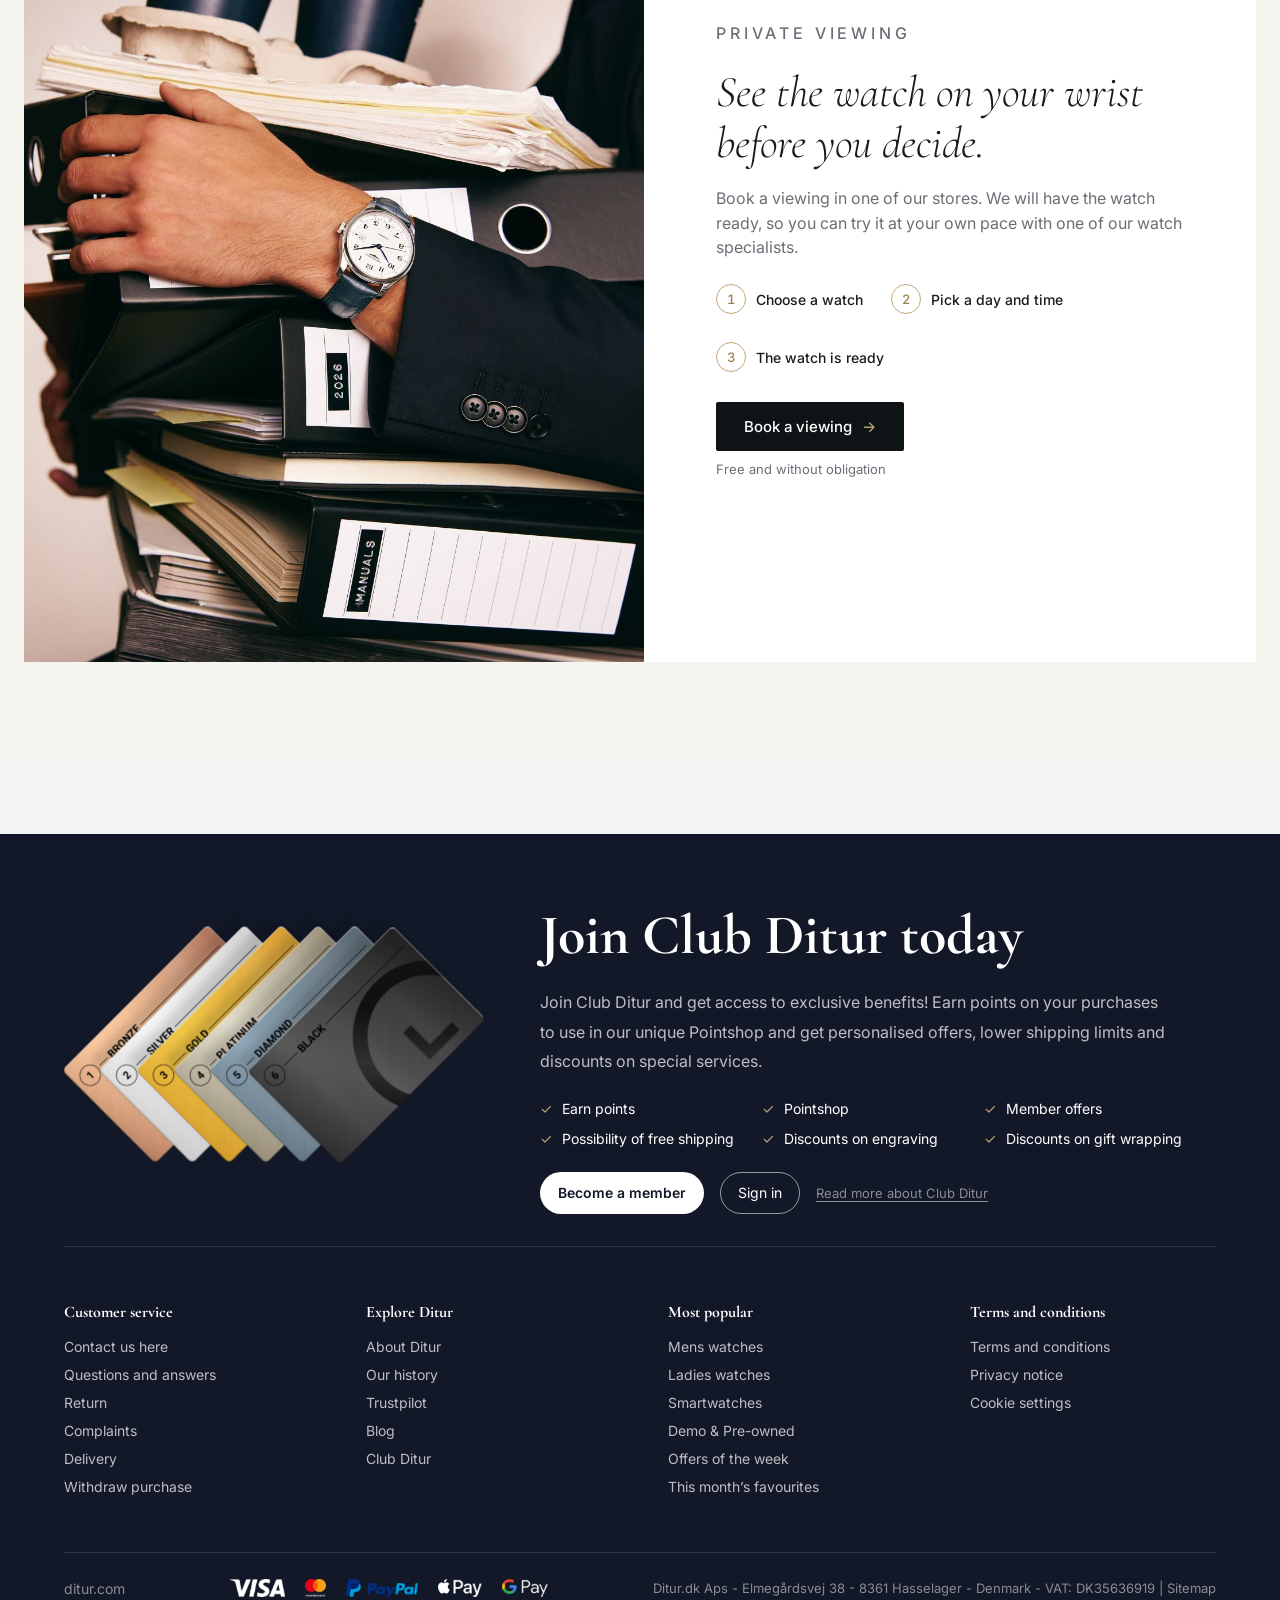
==== commit 8b6f8fed: "First visit opens on the Exclusive page" ====
--- a/index.html
+++ b/index.html
@@ -3,6 +3,8 @@
 <head>
 <meta charset="UTF-8">
 <meta name="viewport" content="width=device-width, initial-scale=1">
+<script>/* Første besøg i prototypen åbner på Exclusive-siden. Bagefter virker forsiden normalt. ?home springer over. */
+try { if (!/home/.test(location.search) && !sessionStorage.getItem('dx-seen')) { sessionStorage.setItem('dx-seen', '1'); location.replace('exclusive.html'); } else sessionStorage.setItem('dx-seen', '1'); } catch (e) {}</script>
 <title>Ditur: Watches at the best prices</title>
 <link rel="preconnect" href="https://fonts.googleapis.com">
 <link href="https://fonts.googleapis.com/css2?family=Inter:wght@400;500;600;700&family=DM+Sans:wght@400;600&family=Oswald:wght@500&family=Cormorant+Garamond:ital,wght@0,300;0,500;0,700;1,300;1,400&display=swap" rel="stylesheet">
--- a/live.css
+++ b/live.css
@@ -645,3 +645,20 @@
   .hx-full::after { inset: 0 0 auto; height: 240px; background: linear-gradient(0deg, #dfe7ee, rgba(223,231,238,0) 35%); }
   .hx-full .hx-copy { padding: 8px 24px 36px; height: auto; }
 }
+
+/* Mobil-finpudsning */
+@media (max-width: 760px) {
+  /* Exclusive-hero: billedet står klart øverst, teksten under på lyseblå */
+  .ex-hero .bg { height: 280px; background: url(img/hero-banner.jpg) 62% 50% / cover no-repeat; }
+  .ex-hero .bg::after { display: none; }
+  .ex-hero::before { height: 280px; background: linear-gradient(180deg, rgba(223,231,238,0) 0%, rgba(223,231,238,0) 70%, var(--ex-mist) 100%); }
+  .ex-hero .wrap { padding-top: 264px; }
+  /* Kollektionskort: lange navne må ikke ramme kanten */
+  .col-tile .ct strong { font-size: 12px; letter-spacing: .03em; line-height: 1.25; overflow-wrap: anywhere; }
+  /* Club Ditur i den gamle footer: to kolonner i stedet for tre smalle */
+  .footer-classic .club { padding-inline: 0; }
+  .footer-classic .club ul { grid-template-columns: 1fr 1fr; gap: 10px 20px; }
+}
+
+/* iPhone/Safari farver knapper systemblå som standard: knapper arver tekstfarven som på desktop */
+button { color: inherit; -webkit-tap-highlight-color: transparent; }
